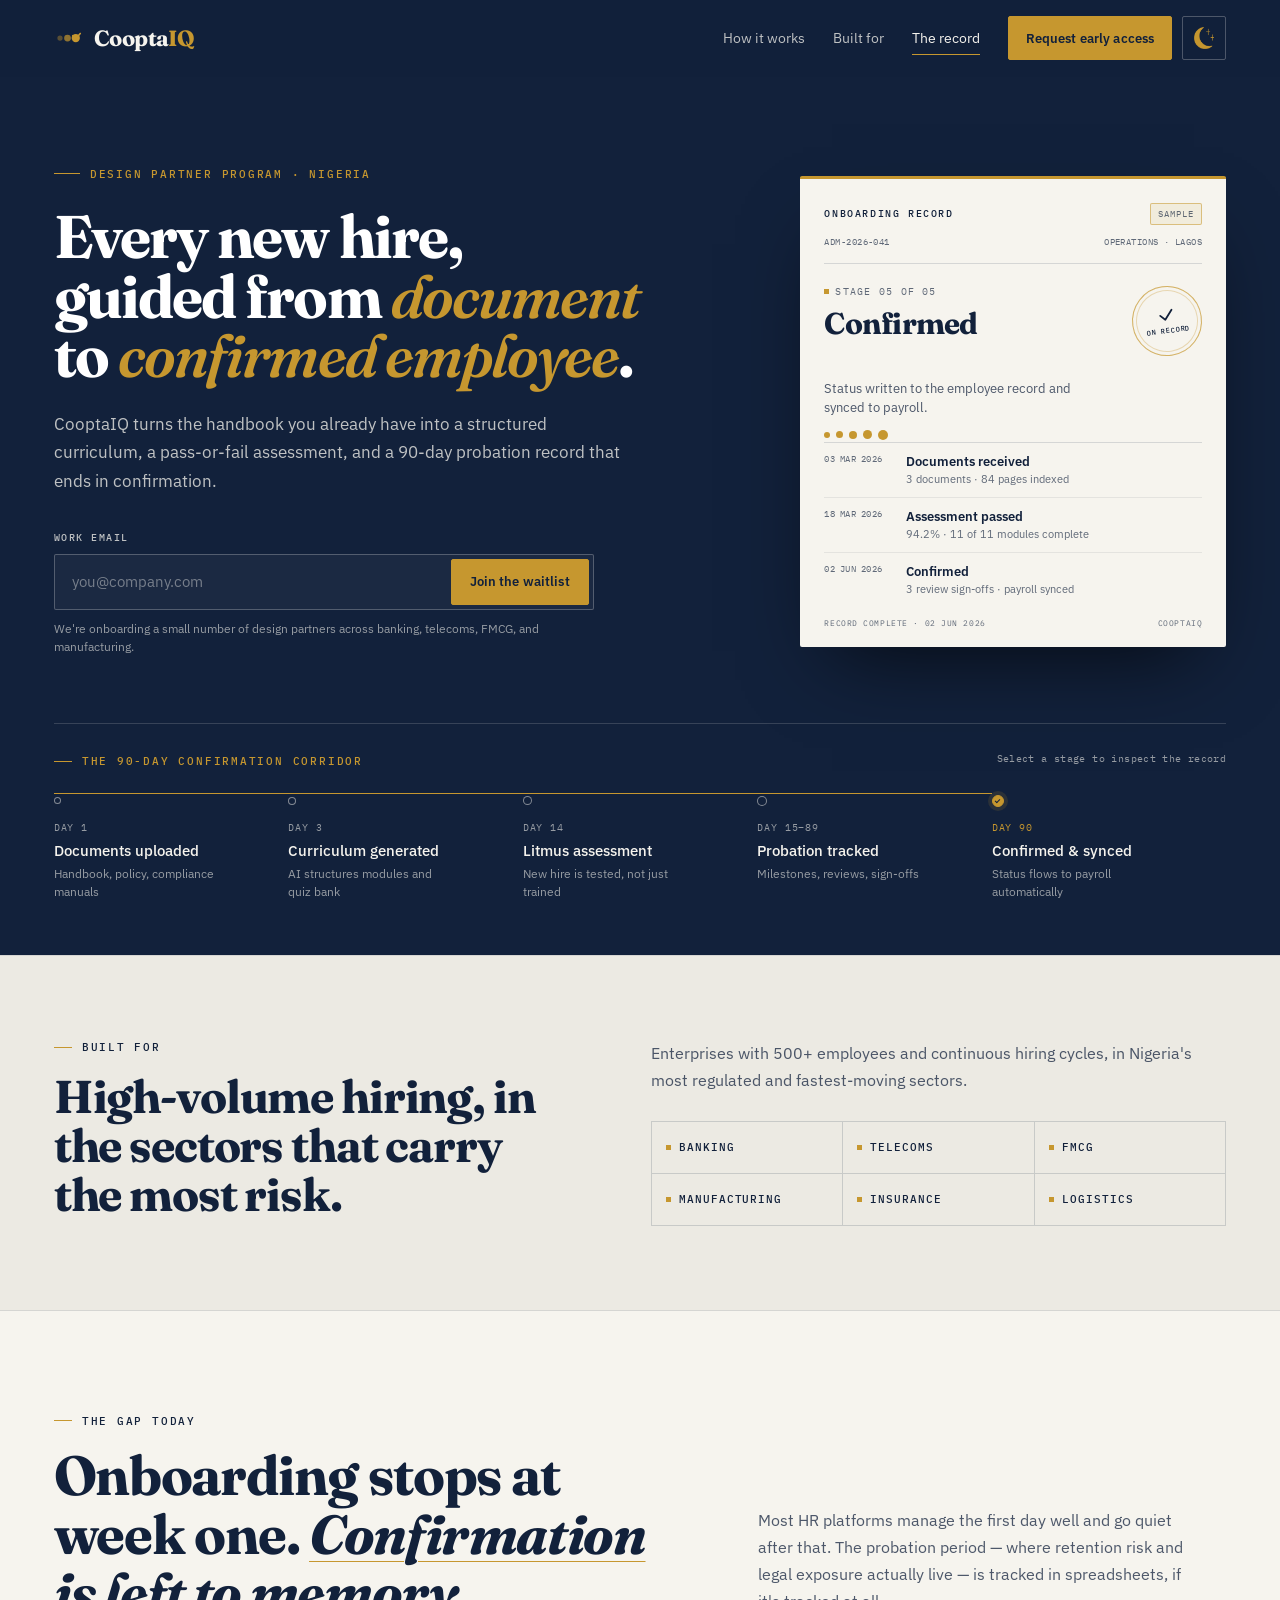
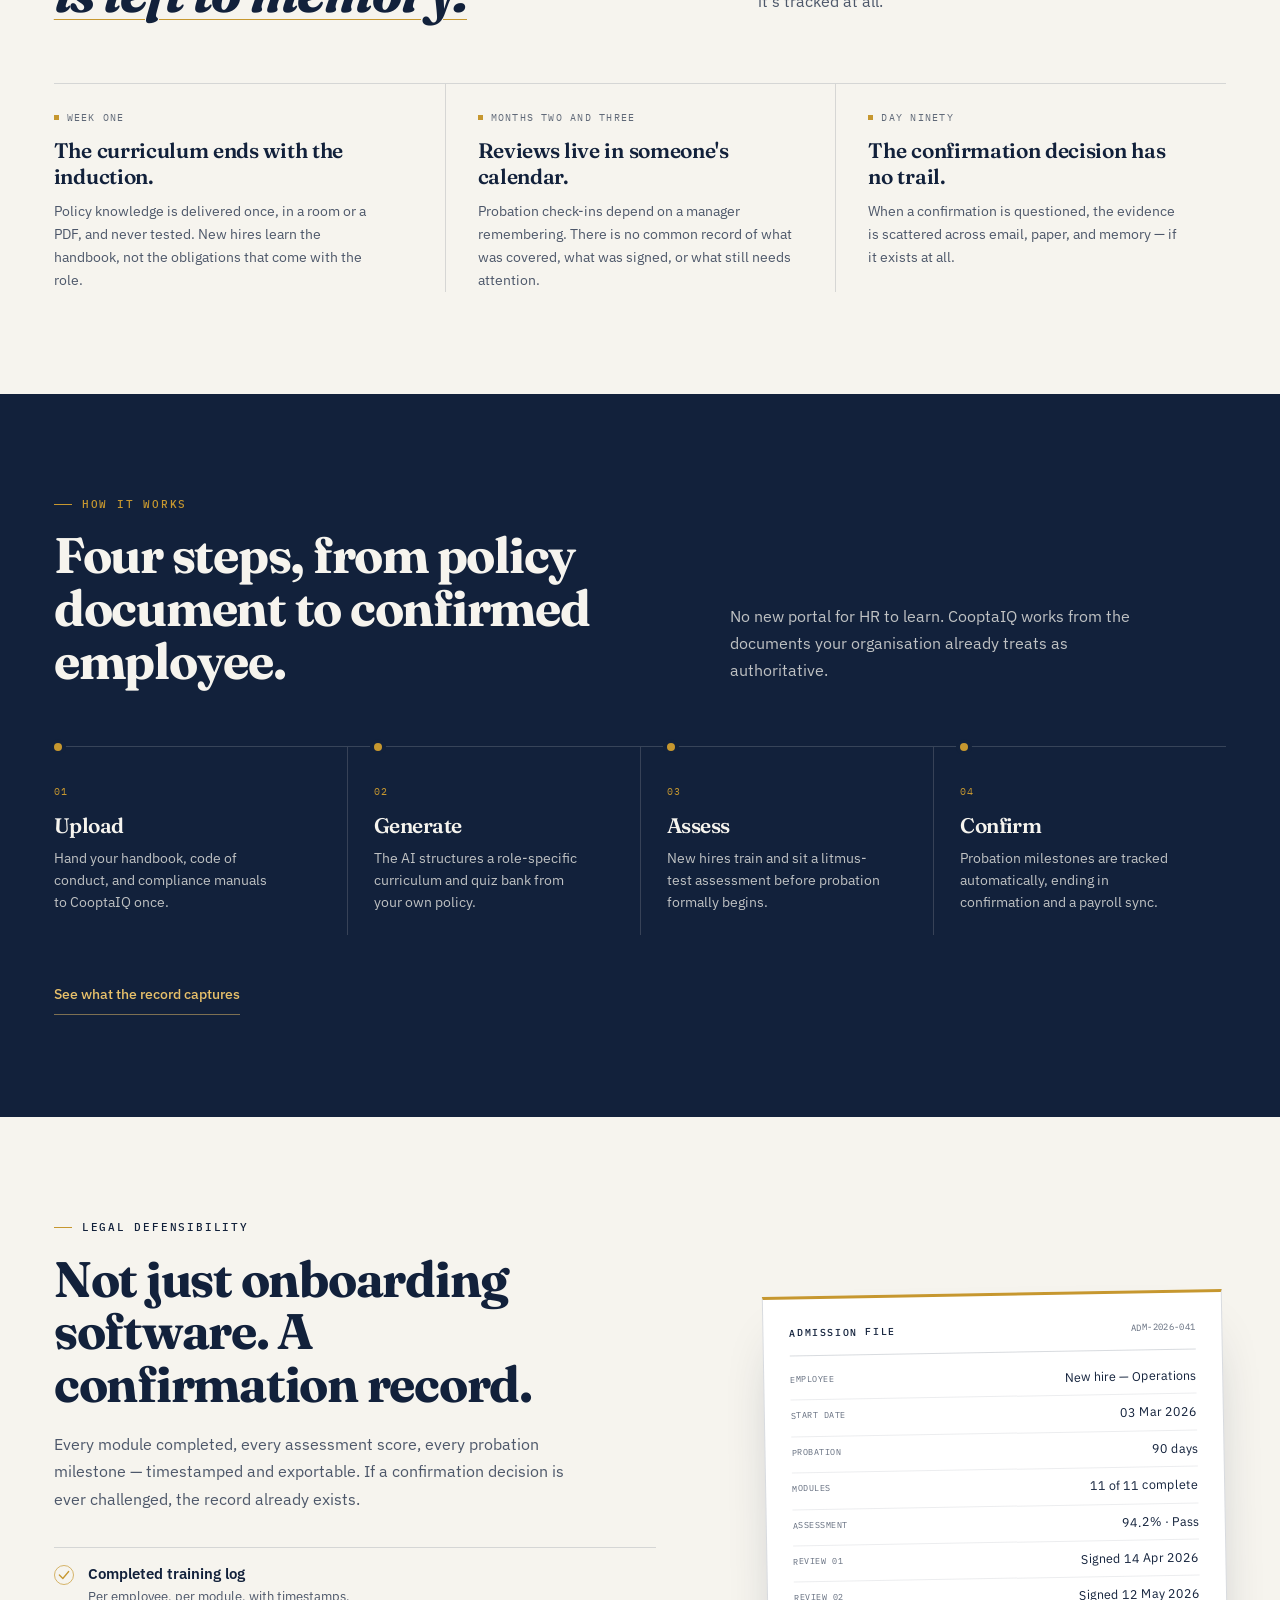
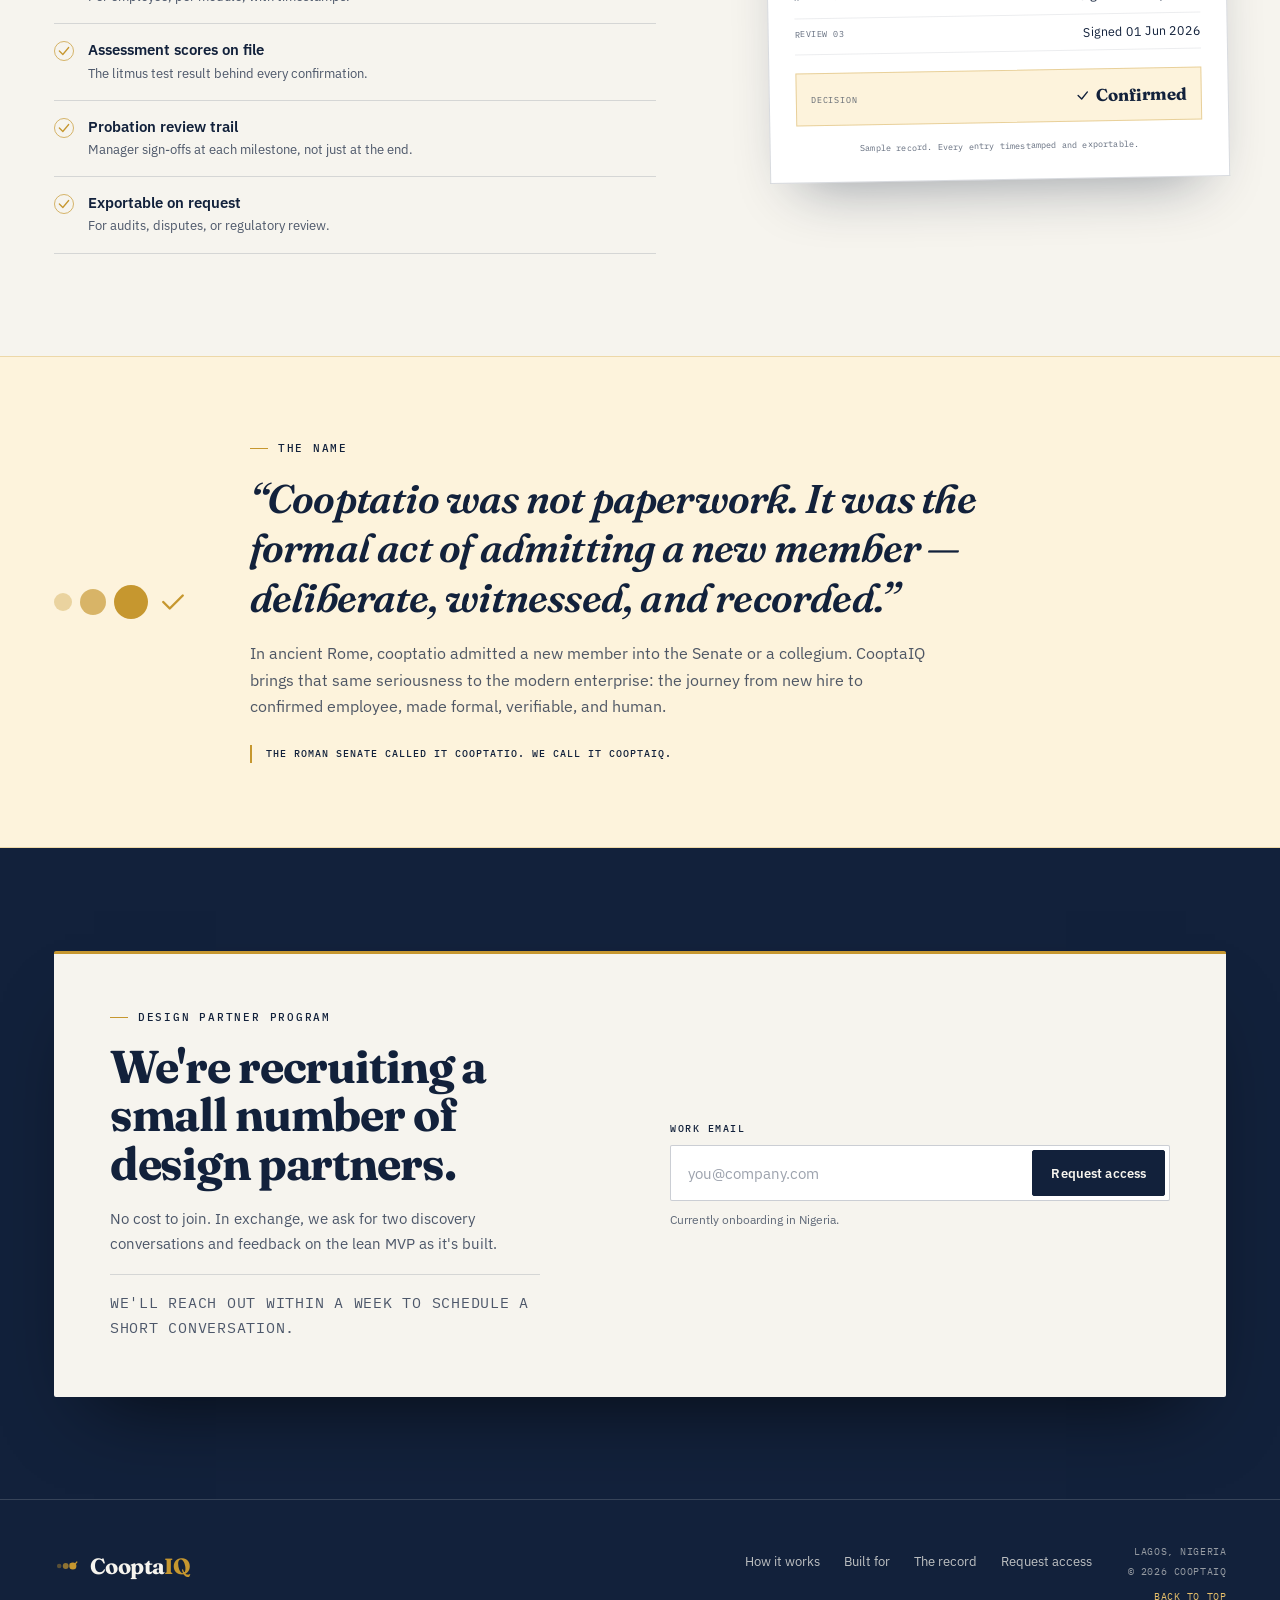
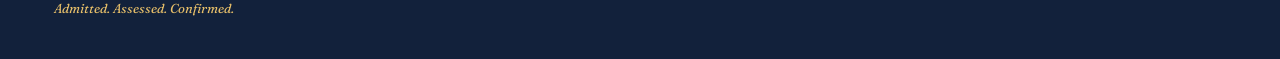
==== index.html @ e6ee9bb0 "Connect waitlist forms to Formspree" ====
<!DOCTYPE html>
<html lang="en" data-theme="dark">
<head>
  <meta charset="UTF-8">
  <meta name="viewport" content="width=device-width, initial-scale=1.0">
  <title>CooptaIQ — Admitted. Assessed. Confirmed.</title>
  <meta name="description" content="CooptaIQ turns your policy documents into a structured onboarding curriculum, a pass-or-fail assessment, and a 90-day probation record that ends in confirmation.">
  <meta name="theme-color" content="#12213B">
  <meta name="form-endpoint" content="https://formspree.io/f/maeoejay">
  <script>
    (function () {
      try {
        var saved = localStorage.getItem('cooptaiq-theme');
        if (saved === 'light' || saved === 'dark') {
          document.documentElement.setAttribute('data-theme', saved);
          if (saved === 'light') {
            document.querySelector('meta[name="theme-color"]').setAttribute('content', '#F6F4EE');
          }
        }
      } catch (error) {}
    })();
  </script>
  <meta property="og:title" content="CooptaIQ — Admitted. Assessed. Confirmed.">
  <meta property="og:description" content="Every new hire, guided from document to confirmed employee.">
  <meta property="og:type" content="website">
  <link rel="icon" href="assets/favicon.svg" type="image/svg+xml">
  <link rel="preconnect" href="https://fonts.googleapis.com">
  <link rel="preconnect" href="https://fonts.gstatic.com" crossorigin>
  <link href="https://fonts.googleapis.com/css2?family=Fraunces:ital,opsz,wght@0,9..144,400;0,9..144,600;0,9..144,700;1,9..144,400;1,9..144,600&family=IBM+Plex+Mono:wght@400;500&family=IBM+Plex+Sans:wght@400;500;600&display=swap" rel="stylesheet">
  <link rel="stylesheet" href="styles.css">
</head>
<body>
  <a class="skip-link" href="#main">Skip to content</a>

  <header class="site-header" data-header>
    <div class="container header-inner">
      <a class="brand" href="#top" aria-label="CooptaIQ — home">
        <svg class="brand-mark" width="30" height="30" viewBox="0 0 40 40" fill="none" aria-hidden="true">
          <circle class="mark-dot" cx="8" cy="20" r="3.5" fill="#C6972F" opacity="0.4"/>
          <circle class="mark-dot" cx="18" cy="20" r="4.5" fill="#C6972F" opacity="0.7"/>
          <circle class="mark-dot" cx="29" cy="20" r="5.5" fill="#C6972F"/>
          <polyline points="25,17 29,21 35,14" stroke="#C6972F" stroke-width="2.2" stroke-linecap="round" stroke-linejoin="round"/>
        </svg>
        <span class="brand-word">Coopta<span>IQ</span></span>
      </a>

      <div class="header-actions">
        <nav class="site-nav" id="site-nav" aria-label="Primary">
          <a href="#how" data-nav>How it works</a>
          <a href="#sectors" data-nav>Built for</a>
          <a href="#record" data-nav>The record</a>
          <a class="btn btn--brass nav-cta" href="#access">Request early access</a>
        </nav>

        <button class="theme-toggle" type="button" data-theme-toggle aria-label="Switch to light mode" aria-pressed="false" title="Switch to light mode">
          <img class="theme-icon theme-icon--moon" src="assets/halfmoon.png" width="20" height="20" alt="" aria-hidden="true">
          <img class="theme-icon theme-icon--sun" src="assets/sunlight.png" width="20" height="20" alt="" aria-hidden="true">
        </button>

        <button class="menu-toggle" type="button" aria-expanded="false" aria-controls="site-nav" aria-label="Open menu">
          <span class="menu-icon" aria-hidden="true"><span></span><span></span></span>
        </button>
      </div>
    </div>
  </header>

  <main id="main" tabindex="-1">
    <section class="hero" id="top">
      <div class="container hero-grid">
        <div class="hero-copy">
          <p class="eyebrow"><span class="eyebrow-rule" aria-hidden="true"></span>Design partner program &middot; Nigeria</p>
          <h1>
            <span class="hero-line">Every new hire,</span>
            <span class="hero-line">guided from <em>document</em></span>
            <span class="hero-line">to <em>confirmed employee</em>.</span>
          </h1>
          <p class="lede">CooptaIQ turns the handbook you already have into a structured curriculum, a pass-or-fail assessment, and a 90-day probation record that ends in confirmation.</p>

          <form class="signup-form" data-signup action="https://formspree.io/f/maeoejay" method="POST" novalidate>
            <input type="hidden" name="_subject" value="CooptaIQ design partner request — hero">
            <input type="hidden" name="source" value="hero">
            <input class="form-honeypot" type="text" name="_gotcha" tabindex="-1" autocomplete="off" aria-hidden="true">
            <div class="field" data-field>
              <label for="hero-email">Work email</label>
              <div class="input-row">
                <input id="hero-email" name="email" type="email" inputmode="email" autocomplete="email" placeholder="you@company.com" required aria-describedby="hero-email-note hero-email-error" aria-invalid="false">
                <button class="btn btn--brass" type="submit">Join the waitlist</button>
              </div>
              <p class="form-note" id="hero-email-note">We're onboarding a small number of design partners across banking, telecoms, FMCG, and manufacturing.</p>
              <p class="form-error" id="hero-email-error" role="alert" hidden></p>
            </div>
            <div class="form-success" role="status" hidden>
              <span class="success-mark" aria-hidden="true">
                <svg width="20" height="20" viewBox="0 0 24 24" fill="none"><polyline points="4,12 10,18 20,6" stroke="currentColor" stroke-width="2.4" stroke-linecap="round" stroke-linejoin="round"/></svg>
              </span>
              <div>
                <p class="success-title">Request received.</p>
                <p class="success-text">We'll reach out within one week to schedule a short conversation.</p>
              </div>
            </div>
          </form>
        </div>

        <aside class="record-card" aria-labelledby="record-title">
          <div class="record-top">
            <span class="record-label" id="record-title">Onboarding record</span>
            <span class="record-sample">Sample</span>
          </div>
          <div class="record-meta">
            <span>ADM-2026-041</span>
            <span>Operations &middot; Lagos</span>
          </div>

          <div class="record-live" aria-live="polite">
            <div class="record-status">
              <div class="record-status-copy">
                <p class="record-stage" data-record-stage>Stage 05 of 05</p>
                <p class="record-state" data-record-state>Confirmed</p>
                <p class="record-desc" data-record-desc>Status written to the employee record and synced to payroll.</p>
              </div>
              <div class="record-seal" aria-hidden="true">
                <svg width="18" height="18" viewBox="0 0 24 24" fill="none"><polyline points="4,12 10,18 20,6" stroke="currentColor" stroke-width="2.4" stroke-linecap="round" stroke-linejoin="round"/></svg>
                <span>On record</span>
              </div>
            </div>

            <div class="record-progress" aria-hidden="true">
              <span class="rp-dot"></span>
              <span class="rp-dot"></span>
              <span class="rp-dot"></span>
              <span class="rp-dot"></span>
              <span class="rp-dot"></span>
            </div>

            <ol class="record-log" data-record-log>
              <li>
                <span class="log-date">03 Mar 2026</span>
                <span class="log-copy"><strong>Documents received</strong><span>3 documents &middot; 84 pages indexed</span></span>
              </li>
              <li>
                <span class="log-date">18 Mar 2026</span>
                <span class="log-copy"><strong>Assessment passed</strong><span>94.2% &middot; 11 of 11 modules complete</span></span>
              </li>
              <li>
                <span class="log-date">02 Jun 2026</span>
                <span class="log-copy"><strong>Confirmed</strong><span>3 review sign-offs &middot; payroll synced</span></span>
              </li>
            </ol>
          </div>

          <div class="record-foot">
            <span data-record-foot>Record complete &middot; 02 Jun 2026</span>
            <span>CooptaIQ</span>
          </div>
        </aside>
      </div>

      <div class="container corridor-block">
        <div class="corridor-head">
          <p class="kicker">The 90-day confirmation corridor</p>
          <p class="corridor-hint">Select a stage to inspect the record</p>
        </div>
        <div class="corridor" role="group" aria-label="Confirmation corridor stages">
          <div class="corridor-rail" aria-hidden="true"><span class="corridor-fill" data-corridor-fill></span></div>

          <button class="corridor-stop" type="button" data-stage="0" aria-pressed="false">
            <span class="stop-dot" aria-hidden="true"></span>
            <span class="stop-day">Day 1</span>
            <span class="stop-title">Documents uploaded</span>
            <span class="stop-desc">Handbook, policy, compliance manuals</span>
          </button>
          <button class="corridor-stop" type="button" data-stage="1" aria-pressed="false">
            <span class="stop-dot" aria-hidden="true"></span>
            <span class="stop-day">Day 3</span>
            <span class="stop-title">Curriculum generated</span>
            <span class="stop-desc">AI structures modules and quiz bank</span>
          </button>
          <button class="corridor-stop" type="button" data-stage="2" aria-pressed="false">
            <span class="stop-dot" aria-hidden="true"></span>
            <span class="stop-day">Day 14</span>
            <span class="stop-title">Litmus assessment</span>
            <span class="stop-desc">New hire is tested, not just trained</span>
          </button>
          <button class="corridor-stop" type="button" data-stage="3" aria-pressed="false">
            <span class="stop-dot" aria-hidden="true"></span>
            <span class="stop-day">Day 15&ndash;89</span>
            <span class="stop-title">Probation tracked</span>
            <span class="stop-desc">Milestones, reviews, sign-offs</span>
          </button>
          <button class="corridor-stop" type="button" data-stage="4" aria-pressed="true">
            <span class="stop-dot" aria-hidden="true"></span>
            <span class="stop-day">Day 90</span>
            <span class="stop-title">Confirmed &amp; synced</span>
            <span class="stop-desc">Status flows to payroll automatically</span>
          </button>
        </div>
      </div>
    </section>

    <section class="sectors-band" id="sectors">
      <div class="container sectors-grid">
        <div>
          <p class="kicker">Built for</p>
          <h2>High-volume hiring, in the sectors that carry the most risk.</h2>
        </div>
        <div class="sectors-copy">
          <p>Enterprises with 500+ employees and continuous hiring cycles, in Nigeria's most regulated and fastest-moving sectors.</p>
          <ul class="sector-list">
            <li>Banking</li>
            <li>Telecoms</li>
            <li>FMCG</li>
            <li>Manufacturing</li>
            <li>Insurance</li>
            <li>Logistics</li>
          </ul>
        </div>
      </div>
    </section>

    <section class="section section--paper problem" id="problem">
      <div class="container">
        <div class="problem-head">
          <div>
            <p class="kicker">The gap today</p>
            <h2>Onboarding stops at week one. <em>Confirmation is left to memory.</em></h2>
          </div>
          <p class="lead">Most HR platforms manage the first day well and go quiet after that. The probation period &mdash; where retention risk and legal exposure actually live &mdash; is tracked in spreadsheets, if it's tracked at all.</p>
        </div>

        <div class="gap-list">
          <article class="gap">
            <p class="gap-label">Week one</p>
            <h3>The curriculum ends with the induction.</h3>
            <p>Policy knowledge is delivered once, in a room or a PDF, and never tested. New hires learn the handbook, not the obligations that come with the role.</p>
          </article>
          <article class="gap">
            <p class="gap-label">Months two and three</p>
            <h3>Reviews live in someone's calendar.</h3>
            <p>Probation check-ins depend on a manager remembering. There is no common record of what was covered, what was signed, or what still needs attention.</p>
          </article>
          <article class="gap">
            <p class="gap-label">Day ninety</p>
            <h3>The confirmation decision has no trail.</h3>
            <p>When a confirmation is questioned, the evidence is scattered across email, paper, and memory &mdash; if it exists at all.</p>
          </article>
        </div>
      </div>
    </section>

    <section class="section section--navy how" id="how">
      <div class="container">
        <div class="section-head">
          <div>
            <p class="kicker">How it works</p>
            <h2>Four steps, from policy document to confirmed employee.</h2>
          </div>
          <p class="lead">No new portal for HR to learn. CooptaIQ works from the documents your organisation already treats as authoritative.</p>
        </div>

        <ol class="steps">
          <li class="step">
            <span class="step-dot" aria-hidden="true"></span>
            <span class="step-index">01</span>
            <h3>Upload</h3>
            <p>Hand your handbook, code of conduct, and compliance manuals to CooptaIQ once.</p>
          </li>
          <li class="step">
            <span class="step-dot" aria-hidden="true"></span>
            <span class="step-index">02</span>
            <h3>Generate</h3>
            <p>The AI structures a role-specific curriculum and quiz bank from your own policy.</p>
          </li>
          <li class="step">
            <span class="step-dot" aria-hidden="true"></span>
            <span class="step-index">03</span>
            <h3>Assess</h3>
            <p>New hires train and sit a litmus-test assessment before probation formally begins.</p>
          </li>
          <li class="step">
            <span class="step-dot" aria-hidden="true"></span>
            <span class="step-index">04</span>
            <h3>Confirm</h3>
            <p>Probation milestones are tracked automatically, ending in confirmation and a payroll sync.</p>
          </li>
        </ol>

        <a class="text-link" href="#record">See what the record captures</a>
      </div>
    </section>

    <section class="section section--paper record-section" id="record">
      <div class="container record-grid">
        <div class="record-copy">
          <p class="kicker">Legal defensibility</p>
          <h2>Not just onboarding software. A confirmation record.</h2>
          <p class="lead">Every module completed, every assessment score, every probation milestone &mdash; timestamped and exportable. If a confirmation decision is ever challenged, the record already exists.</p>

          <ul class="proof-list">
            <li>
              <span class="proof-mark" aria-hidden="true"><svg width="14" height="14" viewBox="0 0 24 24" fill="none"><polyline points="4,12 10,18 20,6" stroke="currentColor" stroke-width="2.2" stroke-linecap="round" stroke-linejoin="round"/></svg></span>
              <div><h3>Completed training log</h3><p>Per employee, per module, with timestamps.</p></div>
            </li>
            <li>
              <span class="proof-mark" aria-hidden="true"><svg width="14" height="14" viewBox="0 0 24 24" fill="none"><polyline points="4,12 10,18 20,6" stroke="currentColor" stroke-width="2.2" stroke-linecap="round" stroke-linejoin="round"/></svg></span>
              <div><h3>Assessment scores on file</h3><p>The litmus test result behind every confirmation.</p></div>
            </li>
            <li>
              <span class="proof-mark" aria-hidden="true"><svg width="14" height="14" viewBox="0 0 24 24" fill="none"><polyline points="4,12 10,18 20,6" stroke="currentColor" stroke-width="2.2" stroke-linecap="round" stroke-linejoin="round"/></svg></span>
              <div><h3>Probation review trail</h3><p>Manager sign-offs at each milestone, not just at the end.</p></div>
            </li>
            <li>
              <span class="proof-mark" aria-hidden="true"><svg width="14" height="14" viewBox="0 0 24 24" fill="none"><polyline points="4,12 10,18 20,6" stroke="currentColor" stroke-width="2.2" stroke-linecap="round" stroke-linejoin="round"/></svg></span>
              <div><h3>Exportable on request</h3><p>For audits, disputes, or regulatory review.</p></div>
            </li>
          </ul>
        </div>

        <figure class="dossier">
          <div class="dossier-head">
            <span class="dossier-label">Admission file</span>
            <span class="dossier-ref">ADM-2026-041</span>
          </div>
          <dl class="dossier-rows">
            <div class="dossier-row"><dt>Employee</dt><dd>New hire &mdash; Operations</dd></div>
            <div class="dossier-row"><dt>Start date</dt><dd>03 Mar 2026</dd></div>
            <div class="dossier-row"><dt>Probation</dt><dd>90 days</dd></div>
            <div class="dossier-row"><dt>Modules</dt><dd>11 of 11 complete</dd></div>
            <div class="dossier-row"><dt>Assessment</dt><dd>94.2% &middot; Pass</dd></div>
            <div class="dossier-row"><dt>Review 01</dt><dd>Signed 14 Apr 2026</dd></div>
            <div class="dossier-row"><dt>Review 02</dt><dd>Signed 12 May 2026</dd></div>
            <div class="dossier-row"><dt>Review 03</dt><dd>Signed 01 Jun 2026</dd></div>
          </dl>
          <div class="dossier-decision">
            <span>Decision</span>
            <strong><svg width="14" height="14" viewBox="0 0 24 24" fill="none" aria-hidden="true"><polyline points="4,12 10,18 20,6" stroke="currentColor" stroke-width="2.4" stroke-linecap="round" stroke-linejoin="round"/></svg> Confirmed</strong>
          </div>
          <figcaption>Sample record. Every entry timestamped and exportable.</figcaption>
        </figure>
      </div>
    </section>

    <section class="heritage">
      <div class="container heritage-grid">
        <div class="heritage-mark" aria-hidden="true">
          <span class="hm-dot hm-dot-1"></span>
          <span class="hm-dot hm-dot-2"></span>
          <span class="hm-dot hm-dot-3"></span>
          <svg width="54" height="54" viewBox="0 0 48 48" fill="none"><polyline points="6,24 18,36 42,12" stroke="#C6972F" stroke-width="4.5" stroke-linecap="round" stroke-linejoin="round"/></svg>
        </div>
        <div class="heritage-copy">
          <p class="kicker">The name</p>
          <blockquote>&ldquo;Cooptatio was not paperwork. It was the formal act of admitting a new member &mdash; deliberate, witnessed, and recorded.&rdquo;</blockquote>
          <p>In ancient Rome, cooptatio admitted a new member into the Senate or a collegium. CooptaIQ brings that same seriousness to the modern enterprise: the journey from new hire to confirmed employee, made formal, verifiable, and human.</p>
          <p class="heritage-line">The Roman Senate called it cooptatio. We call it CooptaIQ.</p>
        </div>
      </div>
    </section>

    <section class="cta-section" id="access">
      <div class="container">
        <div class="cta-panel">
          <div class="cta-copy">
            <p class="kicker">Design partner program</p>
            <h2>We're recruiting a small number of design partners.</h2>
            <p>No cost to join. In exchange, we ask for two discovery conversations and feedback on the lean MVP as it's built.</p>
            <p class="cta-note">We'll reach out within a week to schedule a short conversation.</p>
          </div>

          <form class="signup-form signup-form--panel" data-signup action="https://formspree.io/f/maeoejay" method="POST" novalidate>
            <input type="hidden" name="_subject" value="CooptaIQ design partner request — access section">
            <input type="hidden" name="source" value="access">
            <input class="form-honeypot" type="text" name="_gotcha" tabindex="-1" autocomplete="off" aria-hidden="true">
            <div class="field" data-field>
              <label for="cta-email">Work email</label>
              <div class="input-row">
                <input id="cta-email" name="email" type="email" inputmode="email" autocomplete="email" placeholder="you@company.com" required aria-describedby="cta-email-note cta-email-error" aria-invalid="false">
                <button class="btn btn--navy" type="submit">Request access</button>
              </div>
              <p class="form-note" id="cta-email-note">Currently onboarding in Nigeria.</p>
              <p class="form-error" id="cta-email-error" role="alert" hidden></p>
            </div>
            <div class="form-success" role="status" hidden>
              <span class="success-mark" aria-hidden="true">
                <svg width="20" height="20" viewBox="0 0 24 24" fill="none"><polyline points="4,12 10,18 20,6" stroke="currentColor" stroke-width="2.4" stroke-linecap="round" stroke-linejoin="round"/></svg>
              </span>
              <div>
                <p class="success-title">Request received.</p>
                <p class="success-text">We'll reach out within one week to schedule a short conversation.</p>
              </div>
            </div>
          </form>
        </div>
      </div>
    </section>
  </main>

  <footer class="site-footer">
    <div class="container footer-grid">
      <div class="footer-brand">
        <a class="brand" href="#top" aria-label="CooptaIQ — back to top">
          <svg class="brand-mark" width="26" height="26" viewBox="0 0 40 40" fill="none" aria-hidden="true">
            <circle class="mark-dot" cx="8" cy="20" r="3.5" fill="#C6972F" opacity="0.4"/>
            <circle class="mark-dot" cx="18" cy="20" r="4.5" fill="#C6972F" opacity="0.7"/>
            <circle class="mark-dot" cx="29" cy="20" r="5.5" fill="#C6972F"/>
            <polyline points="25,17 29,21 35,14" stroke="#C6972F" stroke-width="2.2" stroke-linecap="round" stroke-linejoin="round"/>
          </svg>
          <span class="brand-word">Coopta<span>IQ</span></span>
        </a>
        <p class="footer-tagline">Admitted. Assessed. Confirmed.</p>
      </div>

      <nav class="footer-nav" aria-label="Footer">
        <a href="#how">How it works</a>
        <a href="#sectors">Built for</a>
        <a href="#record">The record</a>
        <a href="#access">Request access</a>
      </nav>

      <div class="footer-meta">
        <p>Lagos, Nigeria</p>
        <p>&copy; 2026 CooptaIQ</p>
        <a href="#top" class="footer-top">Back to top</a>
      </div>
    </div>
  </footer>

  <script src="script.js"></script>
</body>
</html>
---- styles.css ----
/* =========================================================
   CooptaIQ — landing page
   Brand system: Ink Navy / Brass / Paper
   ========================================================= */

*, *::before, *::after { box-sizing: border-box; }
* { margin: 0; }

:root {
  --navy: #12213B;
  --navy-80: #1E3558;
  --navy-60: #2A4A7A;
  --brass: #C6972F;
  --brass-light: #E8C06A;
  --brass-tint: #FDF3DC;
  --paper: #F6F4EE;
  --paper-dark: #ECEAE3;
  --white: #FFFFFF;
  --slate: #6B7280;

  --ink-muted: rgba(18, 33, 59, 0.74);
  --ink-faint: rgba(18, 33, 59, 0.66);
  --on-dark: rgba(246, 244, 238, 0.76);
  --on-dark-faint: rgba(246, 244, 238, 0.58);
  --line-dark: rgba(246, 244, 238, 0.16);
  --line-light: rgba(18, 33, 59, 0.14);
  --danger-dark: #F3B7B1;
  --danger-light: #9B2C22;

  --serif: "Fraunces", "Iowan Old Style", Georgia, serif;
  --sans: "IBM Plex Sans", "Helvetica Neue", Arial, sans-serif;
  --mono: "IBM Plex Mono", "Courier New", monospace;

  --max: 1180px;
  --gutter: clamp(20px, 4.2vw, 56px);
  --radius: 3px;
  --ease: cubic-bezier(0.22, 0.61, 0.36, 1);
}

html {
  scroll-behavior: smooth;
  -webkit-text-size-adjust: 100%;
  color-scheme: dark;
}

[data-theme="light"] { color-scheme: light; }

body {
  min-height: 100vh;
  background: var(--navy);
  color: var(--paper);
  font-family: var(--sans);
  font-size: 16px;
  line-height: 1.6;
  -webkit-font-smoothing: antialiased;
  text-rendering: optimizeLegibility;
}

img, svg { display: block; }
a { color: inherit; }
button, input { font: inherit; color: inherit; }
button { cursor: pointer; }
ul, ol { list-style: none; padding: 0; }
[hidden] { display: none !important; }

::selection {
  background: var(--brass);
  color: var(--navy);
}

:focus-visible {
  outline: 2px solid var(--brass-light);
  outline-offset: 3px;
}

.section--paper :focus-visible,
.sectors-band :focus-visible,
.heritage :focus-visible,
.cta-panel :focus-visible,
.record-card :focus-visible {
  outline-color: var(--navy);
}

main:focus { outline: none; }

.container {
  width: min(calc(100% - (var(--gutter) * 2)), var(--max));
  margin-inline: auto;
}

.skip-link {
  position: fixed;
  top: 14px;
  left: 14px;
  z-index: 200;
  display: inline-flex;
  align-items: center;
  min-height: 44px;
  padding: 10px 16px;
  background: var(--brass);
  color: var(--navy);
  font-family: var(--mono);
  font-size: 12px;
  text-decoration: none;
  transform: translateY(-180%);
  transition: transform 180ms var(--ease);
}
.skip-link:focus { transform: translateY(0); }

/* =========================================================
   Type
   ========================================================= */

h1, h2, h3 {
  font-family: var(--serif);
  font-weight: 700;
  letter-spacing: -0.025em;
  line-height: 1.06;
}

h2 {
  font-size: clamp(34px, 3.9vw, 52px);
  line-height: 1.06;
  color: var(--navy);
}

.section--navy h2,
.site-footer h2 { color: var(--paper); }

.section--paper h2 em,
.sectors-band h2 em,
.heritage h2 em {
  font-style: italic;
  color: var(--navy);
  text-decoration: underline;
  text-decoration-color: var(--brass);
  text-decoration-thickness: 1px;
  text-underline-offset: 7px;
}

.kicker {
  display: flex;
  align-items: center;
  gap: 10px;
  margin-bottom: 18px;
  color: var(--brass);
  font-family: var(--mono);
  font-size: 10.5px;
  font-weight: 500;
  line-height: 1.4;
  letter-spacing: 0.17em;
  text-transform: uppercase;
}

.kicker::before {
  content: "";
  width: 18px;
  height: 1px;
  flex: 0 0 auto;
  background: var(--brass);
}

.section--paper .kicker,
.sectors-band .kicker,
.heritage .kicker,
.cta-panel .kicker { color: var(--navy); }

.lead {
  font-size: 16px;
  line-height: 1.7;
}

.section--navy .lead { color: var(--on-dark); }
.section--paper .lead { color: var(--ink-muted); }

/* =========================================================
   Buttons
   ========================================================= */

.btn {
  display: inline-flex;
  align-items: center;
  justify-content: center;
  min-height: 46px;
  padding: 0 20px;
  border: 1px solid transparent;
  border-radius: 2px;
  font-family: var(--sans);
  font-size: 13.5px;
  font-weight: 600;
  line-height: 1;
  letter-spacing: 0.01em;
  text-decoration: none;
  white-space: nowrap;
  transition: background-color 180ms var(--ease),
              border-color 180ms var(--ease),
              color 180ms var(--ease),
              transform 120ms var(--ease);
}

.btn:active { transform: scale(0.985); }

.btn--brass {
  background: var(--brass);
  border-color: var(--brass);
  color: var(--navy);
}
.btn--brass:hover { background: var(--brass-light); border-color: var(--brass-light); }

.btn--navy {
  background: var(--navy);
  border-color: var(--navy);
  color: var(--paper);
}
.btn--navy:hover { background: var(--navy-80); border-color: var(--navy-80); }

.btn:disabled {
  opacity: 0.65;
  cursor: wait;
  transform: none;
}

/* =========================================================
   Header
   ========================================================= */

.site-header {
  position: sticky;
  top: 0;
  z-index: 100;
  background: rgba(18, 33, 59, 0.9);
  border-bottom: 1px solid transparent;
  backdrop-filter: blur(14px);
  -webkit-backdrop-filter: blur(14px);
  transition: background-color 200ms var(--ease), border-color 200ms var(--ease);
}

.site-header.is-scrolled {
  background: rgba(18, 33, 59, 0.97);
  border-bottom-color: var(--line-dark);
}

.header-inner {
  display: flex;
  align-items: center;
  justify-content: space-between;
  gap: 30px;
  min-height: 76px;
}

.header-actions {
  display: flex;
  align-items: center;
  gap: 10px;
  flex: 0 0 auto;
}

.theme-toggle {
  display: inline-flex;
  align-items: center;
  justify-content: center;
  width: 44px;
  height: 44px;
  flex: 0 0 auto;
  padding: 0;
  background: transparent;
  border: 1px solid rgba(246, 244, 238, 0.26);
  border-radius: 2px;
  transition: background-color 180ms var(--ease),
              border-color 180ms var(--ease),
              transform 120ms var(--ease);
}

.theme-toggle:hover {
  background: rgba(246, 244, 238, 0.08);
  border-color: rgba(198, 151, 47, 0.65);
}

.theme-toggle:active { transform: scale(0.96); }

.theme-icon {
  width: 20px;
  height: 20px;
  object-fit: contain;
}

.theme-icon--moon {
  width: 20px;
  height: 23px;
}

.theme-icon--sun {
  display: none;
  width: 32px;
  height: 32px;
}

[data-theme="light"] .theme-icon--moon { display: none; }
[data-theme="light"] .theme-icon--sun { display: block; }

.brand {
  display: inline-flex;
  align-items: center;
  gap: 10px;
  min-height: 44px;
  color: var(--paper);
  text-decoration: none;
  flex: 0 0 auto;
}

.brand-word {
  font-family: var(--serif);
  font-size: 22px;
  font-weight: 700;
  line-height: 1;
  letter-spacing: -0.025em;
}
.brand-word span { color: var(--brass); }

.site-nav {
  display: flex;
  align-items: center;
  gap: 28px;
}

.site-nav > a:not(.btn) {
  position: relative;
  padding: 8px 0;
  color: var(--on-dark);
  font-size: 14px;
  font-weight: 400;
  text-decoration: none;
  transition: color 160ms var(--ease);
}

.site-nav > a:not(.btn)::after {
  content: "";
  position: absolute;
  left: 0;
  right: 0;
  bottom: 2px;
  height: 1px;
  background: var(--brass);
  transform: scaleX(0);
  transform-origin: left;
  transition: transform 200ms var(--ease);
}

.site-nav > a:not(.btn):hover,
.site-nav > a:not(.btn).is-active { color: var(--paper); }
.site-nav > a:not(.btn):hover::after,
.site-nav > a:not(.btn).is-active::after { transform: scaleX(1); }

.nav-cta {
  min-height: 44px;
  padding: 0 17px;
  font-size: 13px;
}

.menu-toggle {
  display: none;
  align-items: center;
  justify-content: center;
  width: 44px;
  height: 44px;
  padding: 0;
  background: transparent;
  border: 1px solid var(--line-dark);
  border-radius: 2px;
}

.menu-icon {
  display: flex;
  flex-direction: column;
  justify-content: center;
  gap: 5px;
  width: 18px;
  height: 14px;
}
.menu-icon span {
  display: block;
  width: 100%;
  height: 1.5px;
  background: var(--paper);
  transition: transform 220ms var(--ease), opacity 160ms var(--ease);
}
.menu-toggle[aria-expanded="true"] .menu-icon span:first-child {
  transform: translateY(3.25px) rotate(45deg);
}
.menu-toggle[aria-expanded="true"] .menu-icon span:last-child {
  transform: translateY(-3.25px) rotate(-45deg);
}

/* =========================================================
   Hero
   ========================================================= */

.hero {
  position: relative;
  overflow: hidden;
  padding: clamp(52px, 7vw, 92px) 0 0;
}

.hero-grid {
  display: grid;
  grid-template-columns: minmax(0, 1.35fr) minmax(0, 0.85fr);
  gap: clamp(38px, 5.5vw, 76px);
  align-items: center;
}

.eyebrow {
  display: flex;
  align-items: center;
  gap: 10px;
  margin-bottom: 26px;
  color: var(--brass);
  font-family: var(--mono);
  font-size: 10.5px;
  font-weight: 500;
  line-height: 1.4;
  letter-spacing: 0.17em;
  text-transform: uppercase;
}

.eyebrow-rule {
  width: 26px;
  height: 1px;
  flex: 0 0 auto;
  background: var(--brass);
}

.hero h1 {
  max-width: 760px;
  color: var(--white);
  font-size: clamp(42px, 4.7vw, 66px);
  line-height: 0.99;
  letter-spacing: -0.032em;
}

.hero-line { display: block; }

.hero h1 em {
  color: var(--brass);
  font-style: italic;
  font-weight: 600;
}

.lede {
  max-width: 570px;
  margin-top: 24px;
  color: var(--on-dark);
  font-size: 17px;
  line-height: 1.68;
}

/* Form */

.signup-form { margin-top: 34px; }

.field {
  display: flex;
  flex-direction: column;
  gap: 8px;
  max-width: 540px;
}

.field label {
  color: var(--on-dark);
  font-family: var(--mono);
  font-size: 10px;
  font-weight: 500;
  letter-spacing: 0.15em;
  text-transform: uppercase;
}

.input-row {
  display: flex;
  align-items: stretch;
  gap: 4px;
  padding: 4px;
  background: rgba(246, 244, 238, 0.04);
  border: 1px solid rgba(246, 244, 238, 0.26);
  border-radius: 2px;
  transition: border-color 180ms var(--ease), box-shadow 180ms var(--ease);
}

.input-row:focus-within {
  border-color: var(--brass);
  box-shadow: 0 0 0 3px rgba(198, 151, 47, 0.16);
}

.input-row input {
  flex: 1 1 auto;
  min-width: 0;
  height: 46px;
  min-height: 46px;
  padding: 0 13px;
  background: transparent;
  border: 0;
  border-radius: 1px;
  color: var(--paper);
  font-size: 15px;
  outline: none;
}

.input-row input::placeholder { color: rgba(246, 244, 238, 0.42); }
.input-row input:focus-visible,
.input-row button:focus-visible { outline: none; }
.input-row input:focus-visible { box-shadow: none; }

.input-row .btn {
  flex: 0 0 auto;
  min-height: 46px;
  padding: 0 18px;
  font-size: 13px;
}

.form-note {
  max-width: 500px;
  margin-top: 2px;
  color: var(--on-dark-faint);
  font-size: 12px;
  line-height: 1.55;
}

.form-error {
  margin-top: 2px;
  color: var(--danger-dark);
  font-size: 12.5px;
  line-height: 1.5;
}

.form-honeypot {
  position: absolute !important;
  left: -9999px !important;
  width: 1px;
  height: 1px;
  padding: 0;
  border: 0;
  overflow: hidden;
}

.form-success {
  display: flex;
  align-items: flex-start;
  gap: 12px;
  max-width: 540px;
  padding: 16px;
  background: rgba(198, 151, 47, 0.08);
  border: 1px solid rgba(198, 151, 47, 0.42);
  border-radius: 2px;
}

.success-mark {
  display: inline-flex;
  align-items: center;
  justify-content: center;
  width: 32px;
  height: 32px;
  flex: 0 0 auto;
  color: var(--navy);
  background: var(--brass);
  border-radius: 50%;
}

.success-title {
  color: var(--paper);
  font-family: var(--serif);
  font-size: 17px;
  font-weight: 600;
  line-height: 1.3;
}
.success-text {
  margin-top: 3px;
  color: var(--on-dark);
  font-size: 12.5px;
  line-height: 1.5;
}

/* Record card */

.record-card {
  position: relative;
  width: 100%;
  max-width: 440px;
  justify-self: end;
  padding: 24px 24px 18px;
  background: var(--paper);
  border-top: 3px solid var(--brass);
  border-radius: 2px;
  box-shadow: 0 36px 80px -32px rgba(0, 0, 0, 0.72);
  color: var(--navy);
}

.record-top {
  display: flex;
  align-items: center;
  justify-content: space-between;
  gap: 16px;
}

.record-label {
  color: var(--navy);
  font-family: var(--mono);
  font-size: 10px;
  font-weight: 500;
  letter-spacing: 0.16em;
  text-transform: uppercase;
}

.record-sample {
  padding: 3px 7px;
  background: rgba(198, 151, 47, 0.09);
  border: 1px solid rgba(198, 151, 47, 0.55);
  border-radius: 2px;
  color: var(--ink-faint);
  font-family: var(--mono);
  font-size: 8.5px;
  letter-spacing: 0.12em;
  text-transform: uppercase;
}

.record-meta {
  display: flex;
  align-items: center;
  justify-content: space-between;
  gap: 12px;
  margin-top: 10px;
  padding-bottom: 14px;
  border-bottom: 1px solid var(--line-light);
  color: var(--ink-faint);
  font-family: var(--mono);
  font-size: 9px;
  letter-spacing: 0.05em;
  text-transform: uppercase;
}

.record-status {
  display: flex;
  align-items: flex-start;
  justify-content: space-between;
  gap: 16px;
  padding-top: 20px;
}

.record-status-copy { flex: 1; min-width: 0; }

.record-stage {
  display: flex;
  align-items: center;
  gap: 6px;
  margin-bottom: 8px;
  color: var(--ink-faint);
  font-family: var(--mono);
  font-size: 9.5px;
  letter-spacing: 0.13em;
  text-transform: uppercase;
}

.record-stage::before {
  content: "";
  width: 5px;
  height: 5px;
  flex: 0 0 auto;
  background: var(--brass);
}

.record-state {
  min-height: 2.1em;
  margin-bottom: 8px;
  color: var(--navy);
  font-family: var(--serif);
  font-size: 30px;
  font-weight: 700;
  line-height: 1.04;
  letter-spacing: -0.025em;
}

.record-desc {
  min-height: 3.15em;
  max-width: 250px;
  color: var(--ink-muted);
  font-size: 12.5px;
  line-height: 1.55;
}

.record-seal {
  display: flex;
  flex-direction: column;
  align-items: center;
  justify-content: center;
  gap: 3px;
  width: 70px;
  height: 70px;
  flex: 0 0 auto;
  margin-top: 2px;
  border: 1px solid rgba(198, 151, 47, 0.72);
  border-radius: 50%;
  box-shadow: inset 0 0 0 3px var(--paper), inset 0 0 0 4px rgba(198, 151, 47, 0.32);
  color: var(--navy);
  transform: rotate(-8deg);
}

.record-seal span {
  max-width: 48px;
  font-family: var(--mono);
  font-size: 7px;
  font-weight: 500;
  line-height: 1.15;
  letter-spacing: 0.12em;
  text-align: center;
  text-transform: uppercase;
}

.record-progress {
  display: flex;
  align-items: center;
  gap: 6px;
  margin: 12px 0 2px;
}

.rp-dot {
  display: block;
  border-radius: 50%;
  background: rgba(18, 33, 59, 0.14);
  transition: background-color 240ms var(--ease), transform 240ms var(--ease);
}
.rp-dot:nth-child(1) { width: 6px; height: 6px; }
.rp-dot:nth-child(2) { width: 7px; height: 7px; }
.rp-dot:nth-child(3) { width: 8px; height: 8px; }
.rp-dot:nth-child(4) { width: 9px; height: 9px; }
.rp-dot:nth-child(5) { width: 10px; height: 10px; }
.rp-dot.is-on { background: var(--brass); }

.record-log {
  border-top: 1px solid var(--line-light);
}

.record-log li {
  display: grid;
  grid-template-columns: 72px minmax(0, 1fr);
  gap: 10px;
  padding: 10px 0;
  border-bottom: 1px solid rgba(18, 33, 59, 0.08);
}
.record-log li:last-child { border-bottom: 0; }

.log-date {
  color: var(--ink-faint);
  font-family: var(--mono);
  font-size: 8.5px;
  line-height: 1.5;
  letter-spacing: 0.03em;
  text-transform: uppercase;
}

.log-copy strong {
  display: block;
  color: var(--navy);
  font-size: 12.5px;
  font-weight: 600;
  line-height: 1.35;
}

.log-copy span {
  display: block;
  margin-top: 2px;
  color: var(--ink-faint);
  font-size: 11px;
  line-height: 1.4;
}

.record-foot {
  display: flex;
  align-items: center;
  justify-content: space-between;
  gap: 12px;
  padding-top: 10px;
  color: var(--ink-faint);
  font-family: var(--mono);
  font-size: 8px;
  line-height: 1.4;
  letter-spacing: 0.07em;
  text-transform: uppercase;
}

/* =========================================================
   Corridor
   ========================================================= */

.corridor-block {
  margin-top: clamp(42px, 6vw, 66px);
  border-top: 1px solid var(--line-dark);
  padding: 28px 0 54px;
}

.corridor-head {
  display: flex;
  align-items: baseline;
  justify-content: space-between;
  gap: 20px;
  margin-bottom: 16px;
}

.corridor-head .kicker { margin-bottom: 0; }

.corridor-hint {
  color: var(--on-dark-faint);
  font-family: var(--mono);
  font-size: 9.5px;
  line-height: 1.4;
  letter-spacing: 0.04em;
}

.corridor {
  position: relative;
  display: grid;
  grid-template-columns: repeat(5, 1fr);
  padding-top: 8px;
}

.corridor-rail {
  position: absolute;
  top: 8px;
  left: 0;
  right: 20%;
  height: 1px;
  background: var(--line-dark);
  pointer-events: none;
}

.corridor-fill {
  display: block;
  width: 100%;
  height: 1px;
  background: var(--brass);
  transition: width 320ms var(--ease);
}

.corridor-stop {
  position: relative;
  display: flex;
  flex-direction: column;
  align-items: flex-start;
  min-height: 108px;
  padding: 28px 18px 0 0;
  background: none;
  border: 0;
  text-align: left;
  color: var(--paper);
  font-family: var(--sans);
}

.corridor-stop[data-stage="0"] { --dot: 7px; }
.corridor-stop[data-stage="1"] { --dot: 8px; }
.corridor-stop[data-stage="2"] { --dot: 9px; }
.corridor-stop[data-stage="3"] { --dot: 10px; }
.corridor-stop[data-stage="4"] { --dot: 12px; }

.stop-dot {
  position: absolute;
  top: calc(8px - (var(--dot) / 2));
  left: 0;
  display: block;
  width: var(--dot);
  height: var(--dot);
  background: var(--navy);
  border: 1px solid rgba(246, 244, 238, 0.5);
  border-radius: 50%;
  transition: background-color 240ms var(--ease),
              border-color 240ms var(--ease),
              box-shadow 240ms var(--ease);
}

.corridor-stop[aria-pressed="true"] .stop-dot {
  background: var(--brass);
  border-color: var(--brass);
  box-shadow: 0 0 0 4px rgba(198, 151, 47, 0.14);
}

.corridor-stop[data-stage="4"][aria-pressed="true"] .stop-dot::after {
  content: "";
  position: absolute;
  top: 3px;
  left: 2.5px;
  width: 5px;
  height: 3px;
  border-left: 1.4px solid var(--navy);
  border-bottom: 1.4px solid var(--navy);
  transform: rotate(-45deg);
}

.stop-day {
  margin-bottom: 7px;
  color: var(--on-dark-faint);
  font-family: var(--mono);
  font-size: 9.5px;
  line-height: 1.4;
  letter-spacing: 0.09em;
  text-transform: uppercase;
  transition: color 180ms var(--ease);
}

.corridor-stop[aria-pressed="true"] .stop-day { color: var(--brass); }

.stop-title {
  max-width: 175px;
  color: var(--paper);
  font-size: 14.5px;
  font-weight: 500;
  line-height: 1.35;
  transition: color 180ms var(--ease);
}

.corridor-stop:hover .stop-title { color: var(--brass-light); }

.stop-desc {
  max-width: 168px;
  margin-top: 5px;
  color: var(--on-dark-faint);
  font-size: 12px;
  font-weight: 400;
  line-height: 1.5;
}

/* =========================================================
   Sectors
   ========================================================= */

.sectors-band {
  padding: clamp(54px, 7vw, 84px) 0;
  background: var(--paper-dark);
  border-top: 1px solid rgba(18, 33, 59, 0.1);
  border-bottom: 1px solid rgba(18, 33, 59, 0.1);
  color: var(--navy);
  scroll-margin-top: 90px;
}

.sectors-grid {
  display: grid;
  grid-template-columns: minmax(0, 0.95fr) minmax(0, 1.05fr);
  gap: clamp(36px, 6vw, 76px);
  align-items: start;
}

.sectors-band h2 {
  max-width: 500px;
  font-size: clamp(32px, 3.6vw, 46px);
}

.sectors-copy > p {
  max-width: 550px;
  color: var(--ink-muted);
  font-size: 15.5px;
  line-height: 1.7;
}

.sector-list {
  display: grid;
  grid-template-columns: repeat(3, 1fr);
  margin-top: 28px;
  border-top: 1px solid rgba(18, 33, 59, 0.16);
  border-left: 1px solid rgba(18, 33, 59, 0.16);
}

.sector-list li {
  display: flex;
  align-items: center;
  gap: 8px;
  min-height: 52px;
  padding: 12px 14px;
  border-right: 1px solid rgba(18, 33, 59, 0.16);
  border-bottom: 1px solid rgba(18, 33, 59, 0.16);
  font-family: var(--mono);
  font-size: 11px;
  font-weight: 500;
  letter-spacing: 0.09em;
  text-transform: uppercase;
}

.sector-list li::before {
  content: "";
  width: 5px;
  height: 5px;
  flex: 0 0 auto;
  background: var(--brass);
}

/* =========================================================
   Sections
   ========================================================= */

.section {
  padding: clamp(72px, 8vw, 108px) 0;
  scroll-margin-top: 90px;
}

.section--paper {
  background: var(--paper);
  color: var(--navy);
}

.section--navy {
  background: var(--navy);
  color: var(--paper);
}

/* Problem */

.problem-head {
  display: grid;
  grid-template-columns: minmax(0, 1.15fr) minmax(0, 0.85fr);
  gap: clamp(32px, 5.5vw, 80px);
  align-items: end;
}

.problem-head h2 {
  max-width: 720px;
  font-size: clamp(36px, 4.3vw, 56px);
}

.problem-head .lead {
  max-width: 430px;
  padding-bottom: 6px;
}

.gap-list {
  display: grid;
  grid-template-columns: repeat(3, minmax(0, 1fr));
  margin-top: clamp(42px, 6vw, 62px);
  border-top: 1px solid var(--line-light);
}

.gap {
  padding: 26px 32px 0 0;
}

.gap + .gap {
  padding-left: 32px;
  border-left: 1px solid var(--line-light);
}

.gap-label {
  display: flex;
  align-items: center;
  gap: 8px;
  margin-bottom: 12px;
  color: var(--ink-faint);
  font-family: var(--mono);
  font-size: 9.5px;
  letter-spacing: 0.13em;
  text-transform: uppercase;
}

.gap-label::before {
  content: "";
  width: 5px;
  height: 5px;
  background: var(--brass);
}

.gap h3 {
  max-width: 300px;
  margin-bottom: 10px;
  color: var(--navy);
  font-size: 21px;
  font-weight: 600;
  line-height: 1.24;
  letter-spacing: -0.015em;
}

.gap p:last-child {
  max-width: 320px;
  color: var(--ink-muted);
  font-size: 14px;
  line-height: 1.65;
}

/* How */

.section-head {
  display: grid;
  grid-template-columns: minmax(0, 1.1fr) minmax(0, 0.9fr);
  gap: clamp(32px, 5.5vw, 76px);
  align-items: end;
  margin-bottom: clamp(42px, 5vw, 58px);
}

.section-head h2 { max-width: 640px; }
.section-head .lead { max-width: 420px; padding-bottom: 4px; }

.steps {
  display: grid;
  grid-template-columns: repeat(4, minmax(0, 1fr));
  border-top: 1px solid var(--line-dark);
}

.step {
  position: relative;
  min-height: 188px;
  padding: 30px 26px 0 0;
}

.step + .step {
  padding-left: 26px;
  border-left: 1px solid var(--line-dark);
}

.step-dot {
  position: absolute;
  top: -4px;
  left: 0;
  width: 8px;
  height: 8px;
  background: var(--brass);
  border-radius: 50%;
  box-shadow: 0 0 0 4px var(--navy);
}

.step + .step .step-dot { left: 26px; }

.step-index {
  color: var(--brass);
  font-family: var(--mono);
  font-size: 10px;
  letter-spacing: 0.13em;
}

.step h3 {
  margin-top: 10px;
  color: var(--paper);
  font-size: 21px;
  font-weight: 600;
  line-height: 1.2;
}

.step p {
  max-width: 220px;
  margin-top: 10px;
  color: var(--on-dark);
  font-size: 13.5px;
  line-height: 1.62;
}

.text-link {
  display: inline-flex;
  align-items: center;
  min-height: 44px;
  margin-top: 36px;
  padding: 8px 0 4px;
  border-bottom: 1px solid rgba(232, 192, 106, 0.5);
  color: var(--brass-light);
  font-size: 13.5px;
  font-weight: 500;
  text-decoration: none;
  transition: color 180ms var(--ease), border-color 180ms var(--ease);
}

.text-link:hover {
  color: var(--paper);
  border-bottom-color: var(--paper);
}

/* Record */

.record-grid {
  display: grid;
  grid-template-columns: minmax(0, 1.05fr) minmax(0, 0.85fr);
  gap: clamp(44px, 6.5vw, 86px);
  align-items: center;
}

.record-copy h2 { max-width: 530px; }
.record-copy .lead { max-width: 520px; margin-top: 20px; }

.proof-list {
  margin-top: 34px;
  border-top: 1px solid var(--line-light);
}

.proof-list li {
  display: flex;
  align-items: flex-start;
  gap: 14px;
  padding: 16px 0;
  border-bottom: 1px solid var(--line-light);
}

.proof-mark {
  display: inline-flex;
  align-items: center;
  justify-content: center;
  width: 20px;
  height: 20px;
  flex: 0 0 auto;
  margin-top: 1px;
  border: 1px solid rgba(198, 151, 47, 0.7);
  border-radius: 50%;
  color: var(--brass);
}

.proof-list h3 {
  color: var(--navy);
  font-family: var(--sans);
  font-size: 14.5px;
  font-weight: 600;
  line-height: 1.4;
  letter-spacing: 0;
}

.proof-list p {
  margin-top: 3px;
  color: var(--ink-muted);
  font-size: 13px;
  line-height: 1.55;
}

.dossier {
  position: relative;
  width: 100%;
  max-width: 460px;
  justify-self: end;
  padding: 26px;
  background: var(--white);
  border: 1px solid rgba(18, 33, 59, 0.16);
  border-top: 3px solid var(--brass);
  box-shadow: 0 30px 60px -30px rgba(18, 33, 59, 0.45);
  color: var(--navy);
  transform: rotate(-1deg);
}

.dossier-head {
  display: flex;
  align-items: baseline;
  justify-content: space-between;
  gap: 16px;
  padding-bottom: 14px;
  border-bottom: 1px solid rgba(18, 33, 59, 0.16);
}

.dossier-label {
  color: var(--navy);
  font-family: var(--mono);
  font-size: 10px;
  font-weight: 500;
  letter-spacing: 0.16em;
  text-transform: uppercase;
}

.dossier-ref {
  color: var(--ink-faint);
  font-family: var(--mono);
  font-size: 9px;
  letter-spacing: 0.04em;
}

.dossier-rows { margin-top: 8px; }

.dossier-row {
  display: grid;
  grid-template-columns: 92px minmax(0, 1fr);
  gap: 12px;
  padding: 8px 0;
  border-bottom: 1px solid rgba(18, 33, 59, 0.08);
}

.dossier-row dt {
  color: var(--ink-faint);
  font-family: var(--mono);
  font-size: 8.5px;
  line-height: 1.6;
  letter-spacing: 0.06em;
  text-transform: uppercase;
}

.dossier-row dd {
  color: var(--navy);
  font-size: 12.5px;
  line-height: 1.55;
  text-align: right;
}

.dossier-decision {
  display: flex;
  align-items: center;
  justify-content: space-between;
  gap: 16px;
  margin-top: 18px;
  padding: 12px 14px;
  background: var(--brass-tint);
  border: 1px solid rgba(198, 151, 47, 0.38);
}

.dossier-decision > span {
  color: var(--ink-faint);
  font-family: var(--mono);
  font-size: 8.5px;
  letter-spacing: 0.1em;
  text-transform: uppercase;
}

.dossier-decision strong {
  display: inline-flex;
  align-items: center;
  gap: 7px;
  color: var(--navy);
  font-family: var(--serif);
  font-size: 17px;
  font-weight: 700;
  letter-spacing: -0.01em;
}

.dossier figcaption {
  margin-top: 16px;
  color: var(--ink-faint);
  font-family: var(--mono);
  font-size: 8.5px;
  line-height: 1.6;
  letter-spacing: 0.02em;
  text-align: center;
}

/* =========================================================
   Heritage
   ========================================================= */

.heritage {
  padding: clamp(58px, 7vw, 84px) 0;
  background: var(--brass-tint);
  border-top: 1px solid rgba(198, 151, 47, 0.3);
  border-bottom: 1px solid rgba(198, 151, 47, 0.3);
  color: var(--navy);
}

.heritage-grid {
  display: grid;
  grid-template-columns: 132px minmax(0, 1fr);
  gap: clamp(28px, 5vw, 64px);
  align-items: center;
}

.heritage-mark {
  display: flex;
  align-items: center;
  gap: 8px;
}

.hm-dot {
  display: block;
  border-radius: 50%;
  background: var(--brass);
  flex: 0 0 auto;
}
.hm-dot-1 { width: 18px; height: 18px; opacity: 0.35; }
.hm-dot-2 { width: 26px; height: 26px; opacity: 0.68; }
.hm-dot-3 { width: 34px; height: 34px; }
.heritage-mark svg { margin-left: 4px; }

.heritage blockquote {
  max-width: 790px;
  color: var(--navy);
  font-family: var(--serif);
  font-size: clamp(28px, 3.4vw, 40px);
  font-style: italic;
  font-weight: 600;
  line-height: 1.24;
  letter-spacing: -0.02em;
}

.heritage-copy > p:not(.kicker):not(.heritage-line) {
  max-width: 680px;
  margin-top: 18px;
  color: var(--ink-muted);
  font-size: 15.5px;
  line-height: 1.7;
}

.heritage-line {
  max-width: 680px;
  margin-top: 26px;
  padding-left: 14px;
  border-left: 2px solid var(--brass);
  color: var(--navy);
  font-family: var(--mono);
  font-size: 10px;
  font-weight: 500;
  line-height: 1.8;
  letter-spacing: 0.1em;
  text-transform: uppercase;
}

/* =========================================================
   CTA
   ========================================================= */

.cta-section {
  padding: clamp(74px, 8vw, 104px) 0;
  background: var(--navy);
  scroll-margin-top: 90px;
}

.cta-panel {
  display: grid;
  grid-template-columns: minmax(0, 1fr) minmax(0, 1fr);
  gap: clamp(36px, 5vw, 60px);
  padding: clamp(30px, 4.5vw, 56px);
  background: var(--paper);
  border-top: 3px solid var(--brass);
  border-radius: 2px;
  box-shadow: 0 40px 80px -40px rgba(0, 0, 0, 0.72);
  color: var(--navy);
}

.cta-copy h2 {
  max-width: 440px;
  font-size: clamp(34px, 3.6vw, 46px);
}

.cta-copy > p:not(.kicker) {
  max-width: 430px;
  margin-top: 18px;
  color: var(--ink-muted);
  font-size: 15px;
  line-height: 1.65;
}

.cta-copy .cta-note {
  margin-top: 22px;
  padding-top: 16px;
  border-top: 1px solid var(--line-light);
  color: var(--ink-faint);
  font-family: var(--mono);
  font-size: 9.5px;
  letter-spacing: 0.05em;
  line-height: 1.7;
  text-transform: uppercase;
}

.signup-form--panel {
  display: flex;
  flex-direction: column;
  justify-content: center;
  margin-top: 0;
}

.signup-form--panel .field { max-width: none; }

.signup-form--panel .field label { color: var(--navy); }

.signup-form--panel .input-row {
  background: var(--white);
  border-color: rgba(18, 33, 59, 0.22);
}

.signup-form--panel .input-row input { color: var(--navy); }
.signup-form--panel .input-row input::placeholder { color: rgba(18, 33, 59, 0.42); }

.signup-form--panel .form-note { color: var(--ink-faint); }

.signup-form--panel .form-error { color: var(--danger-light); }

.signup-form--panel .form-success {
  max-width: none;
  background: var(--brass-tint);
  border-color: rgba(198, 151, 47, 0.5);
}

.signup-form--panel .success-title { color: var(--navy); }
.signup-form--panel .success-text { color: var(--ink-muted); }

/* =========================================================
   Footer
   ========================================================= */

.site-footer {
  padding: 44px 0 40px;
  background: var(--navy);
  border-top: 1px solid var(--line-dark);
}

.footer-grid {
  display: grid;
  grid-template-columns: minmax(0, 1fr) auto auto;
  gap: 36px;
  align-items: start;
}

.footer-brand .brand { margin-bottom: 10px; }

.footer-tagline {
  color: var(--brass-light);
  font-family: var(--serif);
  font-size: 13px;
  font-style: italic;
}

.footer-nav {
  display: flex;
  flex-wrap: wrap;
  gap: 6px 24px;
  padding-top: 0;
}

.footer-nav a {
  display: inline-flex;
  align-items: center;
  min-height: 36px;
  padding: 6px 0;
  color: var(--on-dark);
  font-size: 13px;
  text-decoration: none;
  transition: color 160ms var(--ease);
}
.footer-nav a:hover { color: var(--paper); }

.footer-meta {
  display: flex;
  flex-direction: column;
  gap: 5px;
  text-align: right;
}

.footer-meta p,
.footer-top {
  color: var(--on-dark-faint);
  font-family: var(--mono);
  font-size: 9.5px;
  line-height: 1.6;
  letter-spacing: 0.06em;
  text-transform: uppercase;
}

.footer-top {
  margin-top: 4px;
  color: var(--brass-light);
  text-decoration: none;
}
.footer-top:hover { color: var(--paper); }

/* =========================================================
   Entry motion — one orchestrated sequence
   ========================================================= */

@keyframes hero-in {
  from { opacity: 0; transform: translateY(16px); }
  to { opacity: 1; transform: translateY(0); }
}

@keyframes card-in {
  from { opacity: 0; transform: translateY(26px); }
  to { opacity: 1; transform: translateY(0); }
}

@keyframes corridor-in {
  from { opacity: 0; }
  to { opacity: 1; }
}

.hero-copy > .eyebrow { animation: hero-in 620ms var(--ease) 60ms both; }
.hero-copy > h1 { animation: hero-in 680ms var(--ease) 140ms both; }
.hero-copy > .lede { animation: hero-in 680ms var(--ease) 220ms both; }
.hero-copy > .signup-form { animation: hero-in 680ms var(--ease) 300ms both; }
.record-card { animation: card-in 800ms var(--ease) 260ms both; }
.corridor-block { animation: corridor-in 700ms var(--ease) 520ms both; }

/* =========================================================
   Responsive
   ========================================================= */

@media (max-width: 1080px) {
  .hero-grid { gap: 46px; }
  .record-card { max-width: 410px; padding: 22px 22px 16px; }
  .record-state { font-size: 27px; }
  .record-seal { width: 64px; height: 64px; }
  .site-nav { gap: 22px; }
}

@media (max-width: 980px) {
  .hero-grid {
    grid-template-columns: 1fr;
    gap: 46px;
  }
  .hero h1 { max-width: 800px; }
  .record-card {
    justify-self: start;
    max-width: 540px;
  }
  .record-desc { max-width: 320px; }
  .record-state { min-height: 0; }
}

@media (max-width: 900px) {
  .menu-toggle { display: inline-flex; }

  .site-nav {
    position: absolute;
    top: 100%;
    left: 0;
    right: 0;
    display: none;
    flex-direction: column;
    align-items: stretch;
    gap: 0;
    padding: 8px var(--gutter) 24px;
    background: var(--navy);
    border-bottom: 1px solid var(--line-dark);
    box-shadow: 0 24px 40px -20px rgba(0, 0, 0, 0.6);
  }

  .site-nav.is-open { display: flex; }

  .site-nav > a:not(.btn) {
    padding: 15px 0;
    border-bottom: 1px solid rgba(246, 244, 238, 0.1);
    font-size: 15px;
  }

  .site-nav > a:not(.btn)::after { display: none; }

  .site-nav .nav-cta {
    width: 100%;
    margin-top: 18px;
    min-height: 48px;
  }

  body.nav-open { overflow: hidden; }

  .problem-head,
  .section-head,
  .sectors-grid,
  .record-grid,
  .cta-panel {
    grid-template-columns: 1fr;
    gap: 34px;
  }

  .problem-head h2 { max-width: 720px; }
  .problem-head .lead { max-width: 600px; padding-bottom: 0; }

  .gap-list { grid-template-columns: 1fr; }

  .gap { padding: 24px 0 0; }
  .gap + .gap {
    margin-top: 24px;
    padding-left: 0;
    border-left: 0;
    border-top: 1px solid var(--line-light);
  }
  .gap p:last-child { max-width: 560px; }

  .steps { grid-template-columns: repeat(2, minmax(0, 1fr)); }

  .step {
    padding: 26px 26px 0 0;
    border-top: 1px solid var(--line-dark);
  }
  .step:nth-child(1),
  .step:nth-child(2) { border-top: 0; }
  .step:nth-child(odd) {
    padding-left: 0;
    border-left: 0;
  }
  .step:nth-child(even) {
    padding-left: 26px;
    border-left: 1px solid var(--line-dark);
  }
  .step:nth-child(odd) .step-dot { left: 0; }
  .step p { max-width: 300px; }

  .dossier {
    justify-self: start;
    max-width: 560px;
    transform: none;
  }

  .heritage-grid {
    grid-template-columns: 1fr;
    gap: 30px;
  }

  .heritage-mark { gap: 10px; }
  .hm-dot-1 { width: 14px; height: 14px; }
  .hm-dot-2 { width: 20px; height: 20px; }
  .hm-dot-3 { width: 26px; height: 26px; }
  .heritage-mark svg { width: 42px; height: 42px; }

  .footer-grid {
    grid-template-columns: 1fr 1fr;
    gap: 28px;
  }
  .footer-meta {
    grid-column: 1 / -1;
    flex-direction: row;
    flex-wrap: wrap;
    gap: 8px 22px;
    text-align: left;
    padding-top: 16px;
    border-top: 1px solid var(--line-dark);
  }
}

@media (max-width: 860px) {
  .corridor {
    display: grid;
    grid-template-columns: 1fr;
    padding-top: 2px;
  }

  .corridor-rail { display: none; }

  .corridor-stop {
    min-height: 0;
    padding: 17px 0 19px 30px;
    border-bottom: 1px solid rgba(246, 244, 238, 0.09);
  }
  .corridor-stop:last-child { border-bottom: 0; }

  .stop-dot {
    top: 22px;
    left: 2px;
  }

  .stop-title { max-width: none; }
  .stop-desc { max-width: 440px; }

  .corridor-hint { display: none; }
  .corridor-head { margin-bottom: 8px; }
}

@media (max-width: 700px) {
  .header-inner { min-height: 68px; }
  .brand-word { font-size: 20px; }
  .brand-mark { width: 27px; height: 27px; }

  .hero { padding-top: 46px; }
  .eyebrow { margin-bottom: 22px; }
  .lede { font-size: 16px; }

  .record-card { max-width: none; }

  .sector-list { grid-template-columns: repeat(2, 1fr); }

  .steps {
    display: block;
    border-top: 0;
  }

  .steps .step {
    min-height: 0;
    padding: 0 0 30px 32px;
    border: 0;
  }

  .steps .step:last-child { padding-bottom: 0; }

  .steps .step:not(:last-child)::before {
    content: "";
    position: absolute;
    top: 8px;
    bottom: -8px;
    left: 3.5px;
    width: 1px;
    background: var(--line-dark);
  }

  .steps .step .step-dot {
    top: 4px;
    left: 0;
  }

  .steps .step p { max-width: 470px; }

  .heritage blockquote { font-size: clamp(26px, 5vw, 34px); }

  .footer-grid { grid-template-columns: 1fr; gap: 24px; }
  .footer-meta { margin-top: 4px; }
}

@media (max-width: 560px) {
  .field { max-width: none; }

  .input-row {
    flex-direction: column;
    gap: 8px;
    padding: 8px;
  }
  .input-row input {
    width: 100%;
    height: 48px;
    min-height: 48px;
    flex: 0 0 auto;
    padding: 0 8px;
  }
  .input-row .btn { width: 100%; min-height: 48px; }

  .signup-form--panel .input-row { padding: 7px; }

  .record-card { padding: 20px 18px 16px; }
  .record-status { gap: 10px; }
  .record-state { font-size: 28px; min-height: 0; }
  .record-desc { min-height: 0; font-size: 12px; }
  .record-seal { width: 58px; height: 58px; }
  .record-seal span { display: none; }
  .record-seal svg { width: 20px; height: 20px; }

  .record-log li { grid-template-columns: 64px minmax(0, 1fr); gap: 8px; }
  .record-foot { font-size: 7px; }

  .dossier { padding: 20px 18px; }
  .dossier-row { grid-template-columns: 82px minmax(0, 1fr); gap: 8px; }
  .dossier-row dd { font-size: 11.5px; }
  .dossier-decision { padding: 11px 12px; }
  .dossier-decision strong { font-size: 15px; }

  .cta-panel { padding: 26px 20px 30px; }
  .cta-copy h2 { font-size: 32px; }

  .footer-nav { gap: 10px 18px; }

  .footer-nav a { min-height: 44px; }

  .footer-top {
    display: inline-flex;
    align-items: center;
    min-height: 44px;
  }
}

@media (max-width: 380px) {
  .hero h1 { font-size: 38px; }
  .brand-word { font-size: 19px; }
  .record-meta { font-size: 8px; }
  .corridor-stop { padding-left: 26px; }
}

/* =========================================================
   Light theme — Paper, Ink Navy, Brass
   ========================================================= */

[data-theme="light"] body {
  background: var(--paper);
  color: var(--navy);
}

[data-theme="light"] .site-header {
  background: rgba(246, 244, 238, 0.92);
  border-bottom-color: transparent;
}

[data-theme="light"] .site-header.is-scrolled {
  background: rgba(246, 244, 238, 0.98);
  border-bottom-color: var(--line-light);
}

[data-theme="light"] .brand { color: var(--navy); }

[data-theme="light"] .site-nav > a:not(.btn) { color: var(--ink-muted); }

[data-theme="light"] .site-nav > a:not(.btn):hover,
[data-theme="light"] .site-nav > a:not(.btn).is-active { color: var(--navy); }

[data-theme="light"] .theme-toggle {
  background: var(--navy);
  border-color: var(--navy);
}

[data-theme="light"] .theme-toggle:hover {
  background: var(--navy-80);
  border-color: var(--navy-80);
}

[data-theme="light"] .menu-toggle { border-color: var(--line-light); }
[data-theme="light"] .menu-icon span { background: var(--navy); }
[data-theme="light"] .site-header :focus-visible { outline-color: var(--navy); }

@media (max-width: 900px) {
  [data-theme="light"] .site-nav {
    background: var(--paper);
    border-bottom-color: var(--line-light);
    box-shadow: 0 24px 40px -24px rgba(18, 33, 59, 0.3);
  }

  [data-theme="light"] .site-nav > a:not(.btn) {
    border-bottom-color: rgba(18, 33, 59, 0.1);
  }
}

[data-theme="light"] .hero { background: var(--paper); }
[data-theme="light"] .eyebrow { color: var(--navy); }
[data-theme="light"] .hero h1 { color: var(--navy); }

[data-theme="light"] .hero h1 em {
  color: var(--navy);
  font-style: italic;
  padding: 0 0.03em;
  background-image: linear-gradient(transparent 70%, rgba(198, 151, 47, 0.24) 70%);
  -webkit-box-decoration-break: clone;
  box-decoration-break: clone;
}

[data-theme="light"] .lede { color: var(--ink-muted); }
[data-theme="light"] .field label { color: var(--navy); }

[data-theme="light"] .input-row {
  background: var(--white);
  border-color: rgba(18, 33, 59, 0.22);
}

[data-theme="light"] .input-row input { color: var(--navy); }
[data-theme="light"] .input-row input::placeholder { color: rgba(18, 33, 59, 0.42); }
[data-theme="light"] .form-note { color: var(--ink-faint); }
[data-theme="light"] .form-error { color: var(--danger-light); }

[data-theme="light"] .form-success {
  background: var(--brass-tint);
  border-color: rgba(198, 151, 47, 0.5);
}

[data-theme="light"] .success-title { color: var(--navy); }
[data-theme="light"] .success-text { color: var(--ink-muted); }
[data-theme="light"] .hero :focus-visible { outline-color: var(--navy); }

[data-theme="light"] .record-card {
  border: 1px solid rgba(18, 33, 59, 0.12);
  border-top: 3px solid var(--brass);
  box-shadow: 0 30px 60px -36px rgba(18, 33, 59, 0.45);
}

[data-theme="light"] .corridor-block { border-top-color: var(--line-light); }
[data-theme="light"] .corridor-head .kicker { color: var(--navy); }
[data-theme="light"] .corridor-hint { color: var(--ink-faint); }
[data-theme="light"] .corridor-rail { background: var(--line-light); }
[data-theme="light"] .corridor-stop { color: var(--navy); }

[data-theme="light"] .stop-dot {
  background: var(--paper);
  border-color: rgba(18, 33, 59, 0.5);
}

[data-theme="light"] .corridor-stop[aria-pressed="true"] .stop-dot {
  background: var(--brass);
  border-color: var(--brass);
  box-shadow: 0 0 0 4px rgba(198, 151, 47, 0.16);
}

[data-theme="light"] .stop-day { color: var(--ink-faint); }
[data-theme="light"] .corridor-stop[aria-pressed="true"] .stop-day { color: var(--navy); }
[data-theme="light"] .stop-title { color: var(--navy); }
[data-theme="light"] .corridor-stop:hover .stop-title { color: var(--navy-80); }
[data-theme="light"] .stop-desc { color: var(--ink-muted); }

@media (max-width: 860px) {
  [data-theme="light"] .corridor-stop { border-bottom-color: rgba(18, 33, 59, 0.1); }
}

[data-theme="light"] .section--navy {
  background: var(--paper-dark);
  color: var(--navy);
}

[data-theme="light"] .section--navy h2 { color: var(--navy); }
[data-theme="light"] .section--navy .lead { color: var(--ink-muted); }
[data-theme="light"] .section--navy .kicker { color: var(--navy); }
[data-theme="light"] .section--navy :focus-visible { outline-color: var(--navy); }
[data-theme="light"] .steps { border-top-color: var(--line-light); }
[data-theme="light"] .step { border-top-color: var(--line-light); }
[data-theme="light"] .step + .step { border-left-color: var(--line-light); }
[data-theme="light"] .step-dot { box-shadow: 0 0 0 4px var(--paper-dark); }
[data-theme="light"] .step:not(:last-child)::before { background: var(--line-light); }
[data-theme="light"] .step-index { color: var(--ink-faint); }
[data-theme="light"] .step h3 { color: var(--navy); }
[data-theme="light"] .step p { color: var(--ink-muted); }

[data-theme="light"] .text-link {
  color: var(--navy);
  border-bottom-color: rgba(198, 151, 47, 0.72);
}

[data-theme="light"] .text-link:hover {
  color: var(--navy-80);
  border-bottom-color: var(--navy-80);
}

[data-theme="light"] .record-section { background: var(--white); }

[data-theme="light"] .dossier {
  border-color: rgba(18, 33, 59, 0.18);
  box-shadow: 0 24px 50px -32px rgba(18, 33, 59, 0.35);
}

[data-theme="light"] .cta-section {
  background: var(--paper-dark);
  border-top: 1px solid rgba(18, 33, 59, 0.1);
  border-bottom: 1px solid rgba(18, 33, 59, 0.1);
}

[data-theme="light"] .cta-panel {
  background: var(--paper);
  border: 1px solid rgba(18, 33, 59, 0.12);
  border-top: 3px solid var(--brass);
  box-shadow: 0 30px 60px -44px rgba(18, 33, 59, 0.35);
}

[data-theme="light"] .site-footer {
  background: var(--paper);
  border-top: 1px solid var(--line-light);
}

[data-theme="light"] .footer-tagline { color: var(--ink-faint); }
[data-theme="light"] .footer-nav a { color: var(--ink-muted); }
[data-theme="light"] .footer-nav a:hover { color: var(--navy); }
[data-theme="light"] .footer-meta p { color: var(--ink-faint); }
[data-theme="light"] .footer-meta { border-top-color: var(--line-light); }

[data-theme="light"] .footer-top {
  color: var(--navy);
  text-decoration: underline;
  text-decoration-color: var(--brass);
  text-underline-offset: 4px;
}

[data-theme="light"] .site-footer :focus-visible { outline-color: var(--navy); }

/* =========================================================
   Reduced motion
   ========================================================= */

@media (prefers-reduced-motion: reduce) {
  html { scroll-behavior: auto; }

  *, *::before, *::after {
    animation-duration: 0.01ms !important;
    animation-iteration-count: 1 !important;
    transition-duration: 0.01ms !important;
    scroll-behavior: auto !important;
  }
}
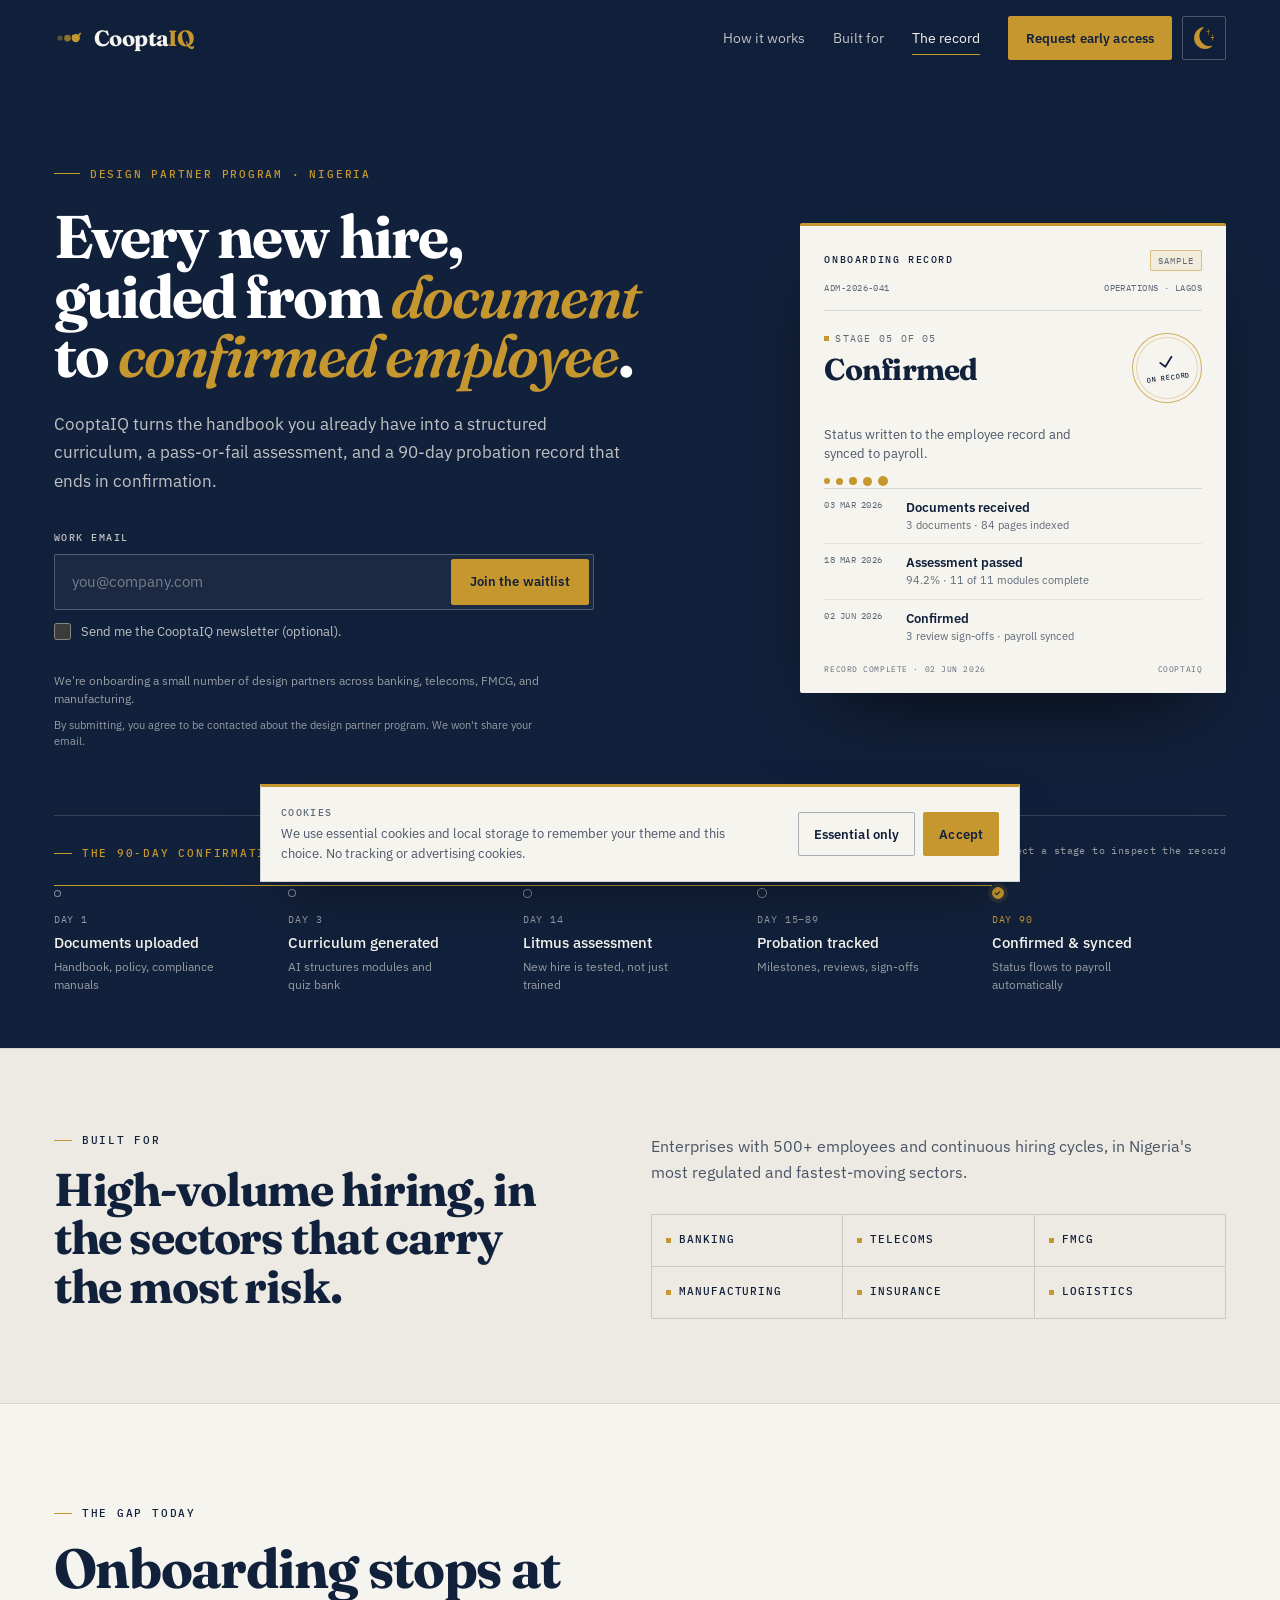
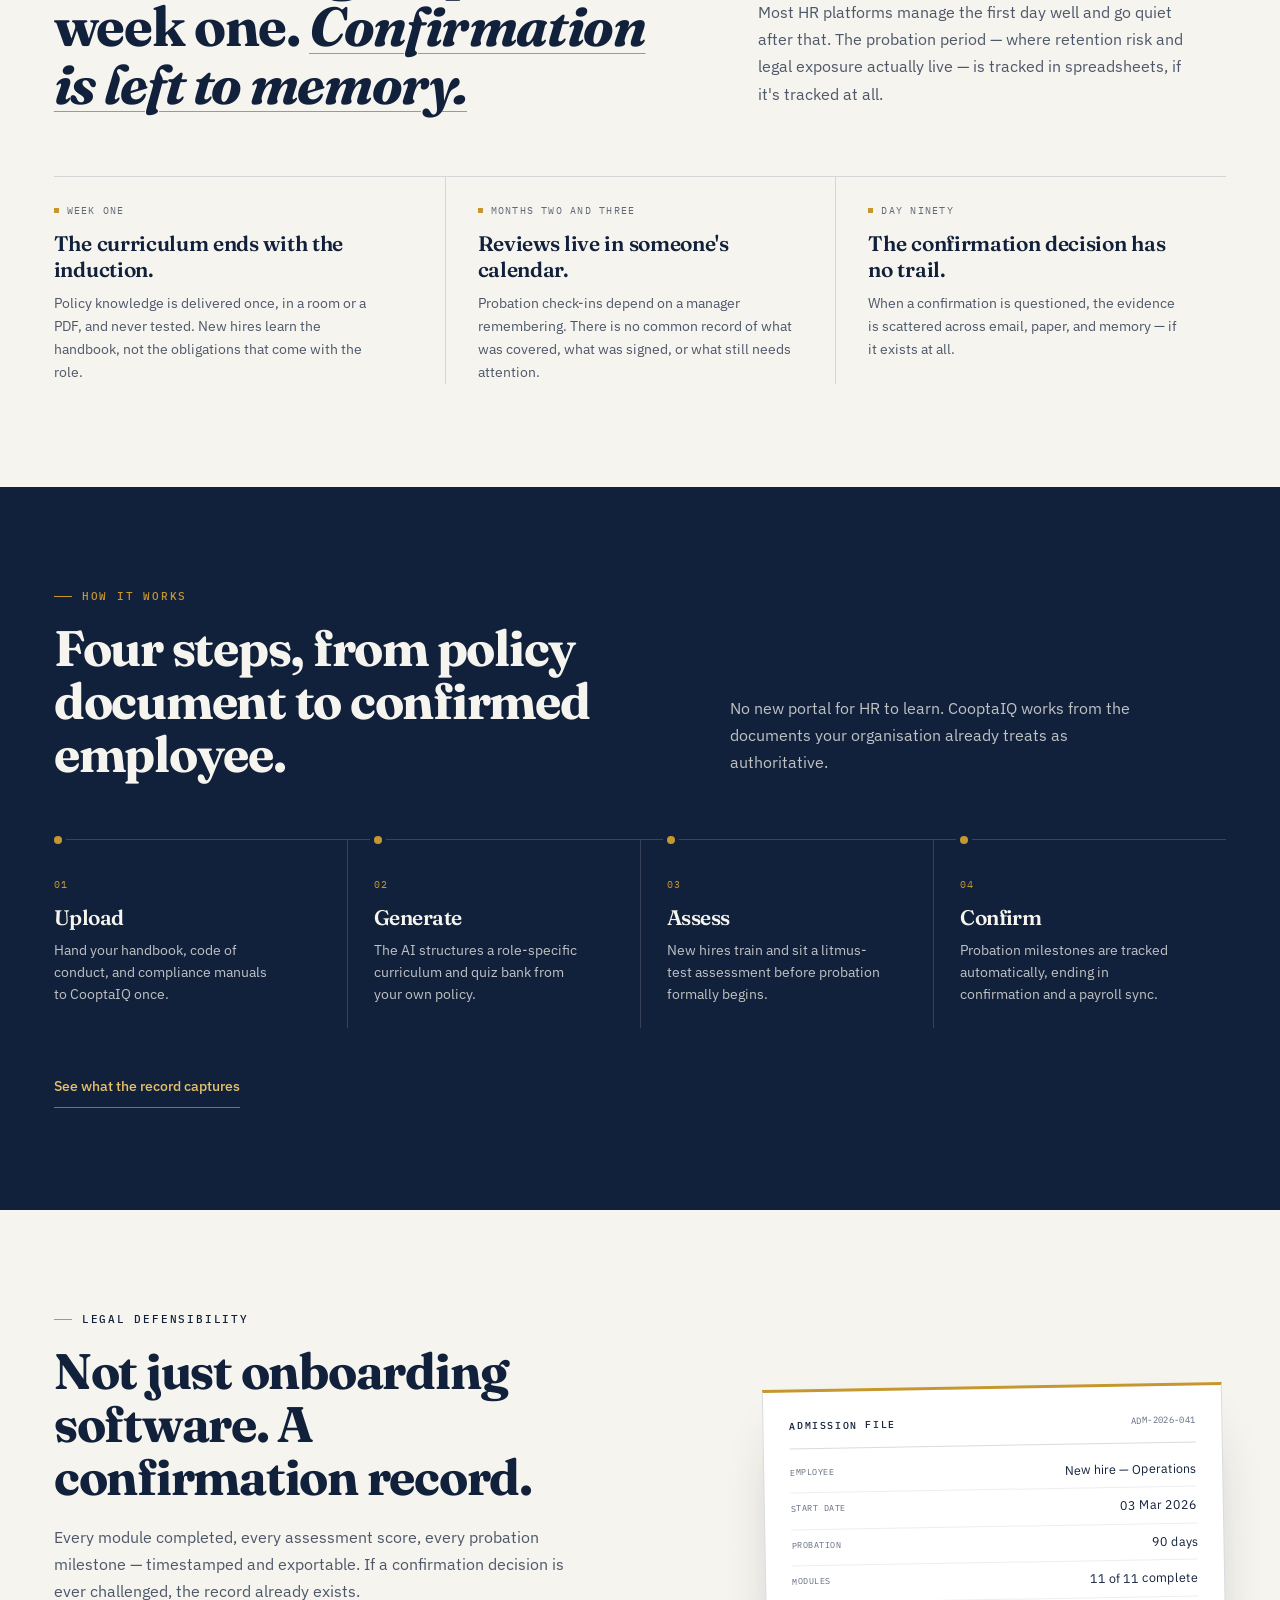
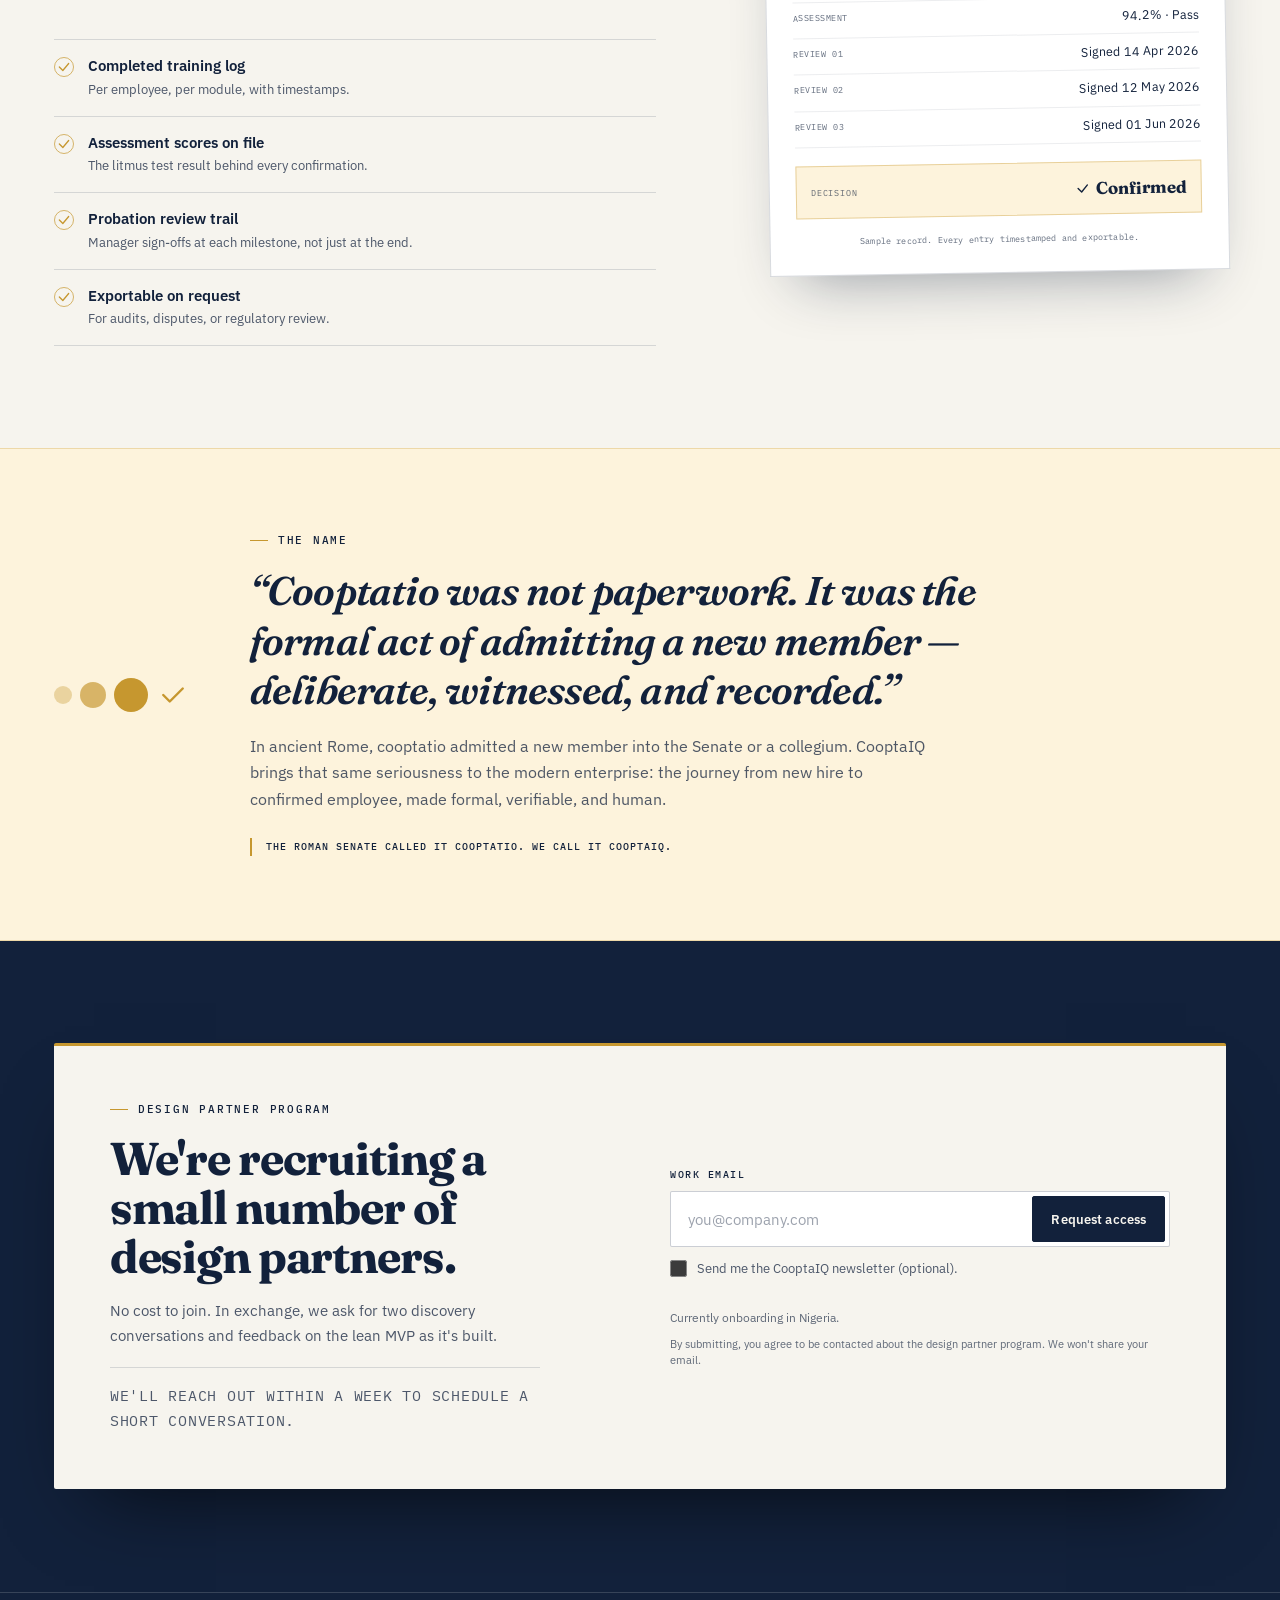
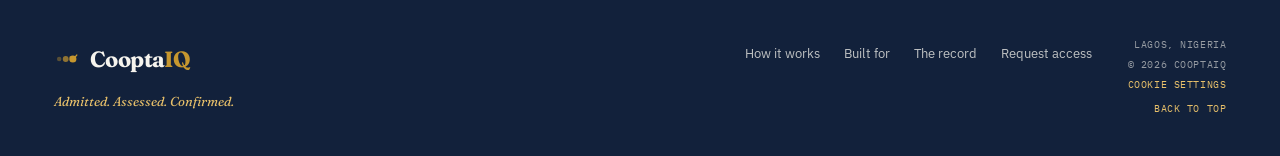
==== commit 011f7db6: "Add cookie consent and newsletter opt-in" ====
--- a/index.html
+++ b/index.html
@@ -9,15 +9,23 @@
   <meta name="form-endpoint" content="https://formspree.io/f/maeoejay">
   <script>
     (function () {
+      var saved = null;
+
       try {
-        var saved = localStorage.getItem('cooptaiq-theme');
-        if (saved === 'light' || saved === 'dark') {
-          document.documentElement.setAttribute('data-theme', saved);
-          if (saved === 'light') {
-            document.querySelector('meta[name="theme-color"]').setAttribute('content', '#F6F4EE');
-          }
+        saved = localStorage.getItem('cooptaiq-theme');
+      } catch (error) {}
+
+      if (saved !== 'light' && saved !== 'dark') {
+        var match = document.cookie.match(/(?:^|; )cooptaiq_theme=(light|dark)/);
+        saved = match ? match[1] : null;
+      }
+
+      if (saved === 'light' || saved === 'dark') {
+        document.documentElement.setAttribute('data-theme', saved);
+        if (saved === 'light') {
+          document.querySelector('meta[name="theme-color"]').setAttribute('content', '#F6F4EE');
         }
-      } catch (error) {}
+      }
     })();
   </script>
   <meta property="og:title" content="CooptaIQ — Admitted. Assessed. Confirmed.">
@@ -79,14 +87,20 @@
           <form class="signup-form" data-signup action="https://formspree.io/f/maeoejay" method="POST" novalidate>
             <input type="hidden" name="_subject" value="CooptaIQ design partner request — hero">
             <input type="hidden" name="source" value="hero">
+            <input type="hidden" name="consent" value="contact-about-design-partner-program">
             <input class="form-honeypot" type="text" name="_gotcha" tabindex="-1" autocomplete="off" aria-hidden="true">
             <div class="field" data-field>
-              <label for="hero-email">Work email</label>
+              <label class="field-label" for="hero-email">Work email</label>
               <div class="input-row">
                 <input id="hero-email" name="email" type="email" inputmode="email" autocomplete="email" placeholder="you@company.com" required aria-describedby="hero-email-note hero-email-error" aria-invalid="false">
                 <button class="btn btn--brass" type="submit">Join the waitlist</button>
               </div>
+              <label class="newsletter-opt">
+                <input type="checkbox" name="newsletter" value="yes">
+                <span>Send me the CooptaIQ newsletter (optional).</span>
+              </label>
               <p class="form-note" id="hero-email-note">We're onboarding a small number of design partners across banking, telecoms, FMCG, and manufacturing.</p>
+              <p class="form-consent">By submitting, you agree to be contacted about the design partner program. We won't share your email.</p>
               <p class="form-error" id="hero-email-error" role="alert" hidden></p>
             </div>
             <div class="form-success" role="status" hidden>
@@ -369,14 +383,20 @@
           <form class="signup-form signup-form--panel" data-signup action="https://formspree.io/f/maeoejay" method="POST" novalidate>
             <input type="hidden" name="_subject" value="CooptaIQ design partner request — access section">
             <input type="hidden" name="source" value="access">
+            <input type="hidden" name="consent" value="contact-about-design-partner-program">
             <input class="form-honeypot" type="text" name="_gotcha" tabindex="-1" autocomplete="off" aria-hidden="true">
             <div class="field" data-field>
-              <label for="cta-email">Work email</label>
+              <label class="field-label" for="cta-email">Work email</label>
               <div class="input-row">
                 <input id="cta-email" name="email" type="email" inputmode="email" autocomplete="email" placeholder="you@company.com" required aria-describedby="cta-email-note cta-email-error" aria-invalid="false">
                 <button class="btn btn--navy" type="submit">Request access</button>
               </div>
+              <label class="newsletter-opt">
+                <input type="checkbox" name="newsletter" value="yes">
+                <span>Send me the CooptaIQ newsletter (optional).</span>
+              </label>
               <p class="form-note" id="cta-email-note">Currently onboarding in Nigeria.</p>
+              <p class="form-consent">By submitting, you agree to be contacted about the design partner program. We won't share your email.</p>
               <p class="form-error" id="cta-email-error" role="alert" hidden></p>
             </div>
             <div class="form-success" role="status" hidden>
@@ -419,10 +439,24 @@
       <div class="footer-meta">
         <p>Lagos, Nigeria</p>
         <p>&copy; 2026 CooptaIQ</p>
+        <button class="footer-cookie" type="button" data-cookie-settings>Cookie settings</button>
         <a href="#top" class="footer-top">Back to top</a>
       </div>
     </div>
   </footer>
+
+  <aside class="cookie-banner" data-cookie-banner role="region" aria-labelledby="cookie-title" aria-describedby="cookie-text" hidden>
+    <div class="cookie-copy">
+      <p class="cookie-title" id="cookie-title">Cookies</p>
+      <p class="cookie-text" id="cookie-text">We use essential cookies and local storage to remember your theme and this choice. No tracking or advertising cookies.</p>
+    </div>
+    <div class="cookie-actions">
+      <button class="btn btn--cookie-essential" type="button" data-cookie-choice="essential">Essential only</button>
+      <button class="btn btn--brass" type="button" data-cookie-choice="all">Accept</button>
+    </div>
+  </aside>
+
+  <p class="sr-only" role="status" data-cookie-status></p>
 
   <script src="script.js"></script>
 </body>
--- a/styles.css
+++ b/styles.css
@@ -106,6 +106,18 @@
   transition: transform 180ms var(--ease);
 }
 .skip-link:focus { transform: translateY(0); }
+
+.sr-only {
+  position: absolute !important;
+  width: 1px;
+  height: 1px;
+  padding: 0;
+  margin: -1px;
+  overflow: hidden;
+  clip: rect(0, 0, 0, 0);
+  white-space: nowrap;
+  border: 0;
+}
 
 /* =========================================================
    Type
@@ -464,7 +476,7 @@
   max-width: 540px;
 }
 
-.field label {
+.field-label {
   color: var(--on-dark);
   font-family: var(--mono);
   font-size: 10px;
@@ -538,6 +550,46 @@
   padding: 0;
   border: 0;
   overflow: hidden;
+}
+
+.newsletter-opt {
+  display: flex;
+  align-items: flex-start;
+  gap: 10px;
+  min-height: 44px;
+  padding: 4px 0;
+  color: var(--on-dark);
+  font-size: 12.5px;
+  line-height: 1.5;
+  cursor: pointer;
+}
+
+.newsletter-opt input {
+  width: 17px;
+  height: 17px;
+  flex: 0 0 auto;
+  margin: 1px 0 0;
+  accent-color: var(--brass);
+  cursor: pointer;
+}
+
+.newsletter-opt input:focus-visible {
+  outline: 2px solid var(--brass-light);
+  outline-offset: 2px;
+}
+
+.form-consent {
+  max-width: 500px;
+  color: var(--on-dark-faint);
+  font-size: 10.5px;
+  line-height: 1.55;
+}
+
+.signup-form--panel .newsletter-opt { color: var(--ink-muted); }
+.signup-form--panel .form-consent { color: var(--ink-faint); }
+
+.signup-form--panel .newsletter-opt input:focus-visible {
+  outline-color: var(--navy);
 }
 
 .form-success {
@@ -1445,7 +1497,7 @@
 
 .signup-form--panel .field { max-width: none; }
 
-.signup-form--panel .field label { color: var(--navy); }
+.signup-form--panel .field-label { color: var(--navy); }
 
 .signup-form--panel .input-row {
   background: var(--white);
@@ -1536,6 +1588,114 @@
   text-decoration: none;
 }
 .footer-top:hover { color: var(--paper); }
+
+.footer-cookie {
+  align-self: flex-end;
+  padding: 0;
+  background: none;
+  border: 0;
+  color: var(--brass-light);
+  font-family: var(--mono);
+  font-size: 9.5px;
+  line-height: 1.6;
+  letter-spacing: 0.06em;
+  text-align: right;
+  text-transform: uppercase;
+  cursor: pointer;
+}
+
+.footer-cookie:hover { color: var(--paper); }
+
+/* =========================================================
+   Cookie banner
+   ========================================================= */
+
+.cookie-banner {
+  position: fixed;
+  z-index: 120;
+  left: 50%;
+  bottom: 18px;
+  display: flex;
+  align-items: center;
+  justify-content: space-between;
+  gap: 24px;
+  width: min(calc(100% - 32px), 760px);
+  padding: 18px 20px;
+  background: var(--paper);
+  border: 1px solid rgba(18, 33, 59, 0.16);
+  border-top: 3px solid var(--brass);
+  box-shadow: 0 24px 60px -24px rgba(0, 0, 0, 0.55);
+  color: var(--navy);
+  transform: translateX(-50%);
+  animation: cookie-in 320ms var(--ease) both;
+}
+
+.cookie-copy { min-width: 0; }
+
+.cookie-title {
+  margin-bottom: 4px;
+  color: var(--ink-faint);
+  font-family: var(--mono);
+  font-size: 9.5px;
+  font-weight: 500;
+  letter-spacing: 0.14em;
+  text-transform: uppercase;
+}
+
+.cookie-text {
+  max-width: 470px;
+  color: var(--ink-muted);
+  font-size: 12.5px;
+  line-height: 1.55;
+}
+
+.cookie-actions {
+  display: flex;
+  gap: 8px;
+  flex: 0 0 auto;
+}
+
+.cookie-actions .btn {
+  min-height: 44px;
+  padding: 0 15px;
+  font-size: 12.5px;
+}
+
+.cookie-banner :focus-visible { outline-color: var(--navy); }
+
+.btn--cookie-essential {
+  background: transparent;
+  border-color: rgba(18, 33, 59, 0.32);
+  color: var(--navy);
+}
+
+.btn--cookie-essential:hover {
+  background: rgba(18, 33, 59, 0.06);
+  border-color: var(--navy);
+}
+
+@keyframes cookie-in {
+  from { opacity: 0; transform: translate(-50%, 12px); }
+  to { opacity: 1; transform: translate(-50%, 0); }
+}
+
+@media (max-width: 640px) {
+  .cookie-banner {
+    bottom: 12px;
+    flex-direction: column;
+    align-items: stretch;
+    gap: 14px;
+    width: calc(100% - 24px);
+    padding: 16px;
+  }
+
+  .cookie-actions {
+    display: grid;
+    grid-template-columns: 1fr 1fr;
+  }
+
+  .cookie-actions .btn { width: 100%; }
+}
 
 /* =========================================================
    Entry motion — one orchestrated sequence
@@ -1824,6 +1984,12 @@
     align-items: center;
     min-height: 44px;
   }
+
+  .footer-cookie {
+    display: inline-flex;
+    align-items: center;
+    min-height: 44px;
+  }
 }
 
 @media (max-width: 380px) {
@@ -1899,7 +2065,7 @@
 }
 
 [data-theme="light"] .lede { color: var(--ink-muted); }
-[data-theme="light"] .field label { color: var(--navy); }
+[data-theme="light"] .field-label { color: var(--navy); }
 
 [data-theme="light"] .input-row {
   background: var(--white);
@@ -1910,6 +2076,9 @@
 [data-theme="light"] .input-row input::placeholder { color: rgba(18, 33, 59, 0.42); }
 [data-theme="light"] .form-note { color: var(--ink-faint); }
 [data-theme="light"] .form-error { color: var(--danger-light); }
+[data-theme="light"] .newsletter-opt { color: var(--ink-muted); }
+[data-theme="light"] .form-consent { color: var(--ink-faint); }
+[data-theme="light"] .newsletter-opt input:focus-visible { outline-color: var(--navy); }
 
 [data-theme="light"] .form-success {
   background: var(--brass-tint);
@@ -2012,6 +2181,15 @@
 [data-theme="light"] .footer-meta p { color: var(--ink-faint); }
 [data-theme="light"] .footer-meta { border-top-color: var(--line-light); }
 
+[data-theme="light"] .footer-cookie {
+  color: var(--navy);
+  text-decoration: underline;
+  text-decoration-color: var(--brass);
+  text-underline-offset: 4px;
+}
+
+[data-theme="light"] .footer-cookie:hover { color: var(--navy-80); }
+
 [data-theme="light"] .footer-top {
   color: var(--navy);
   text-decoration: underline;
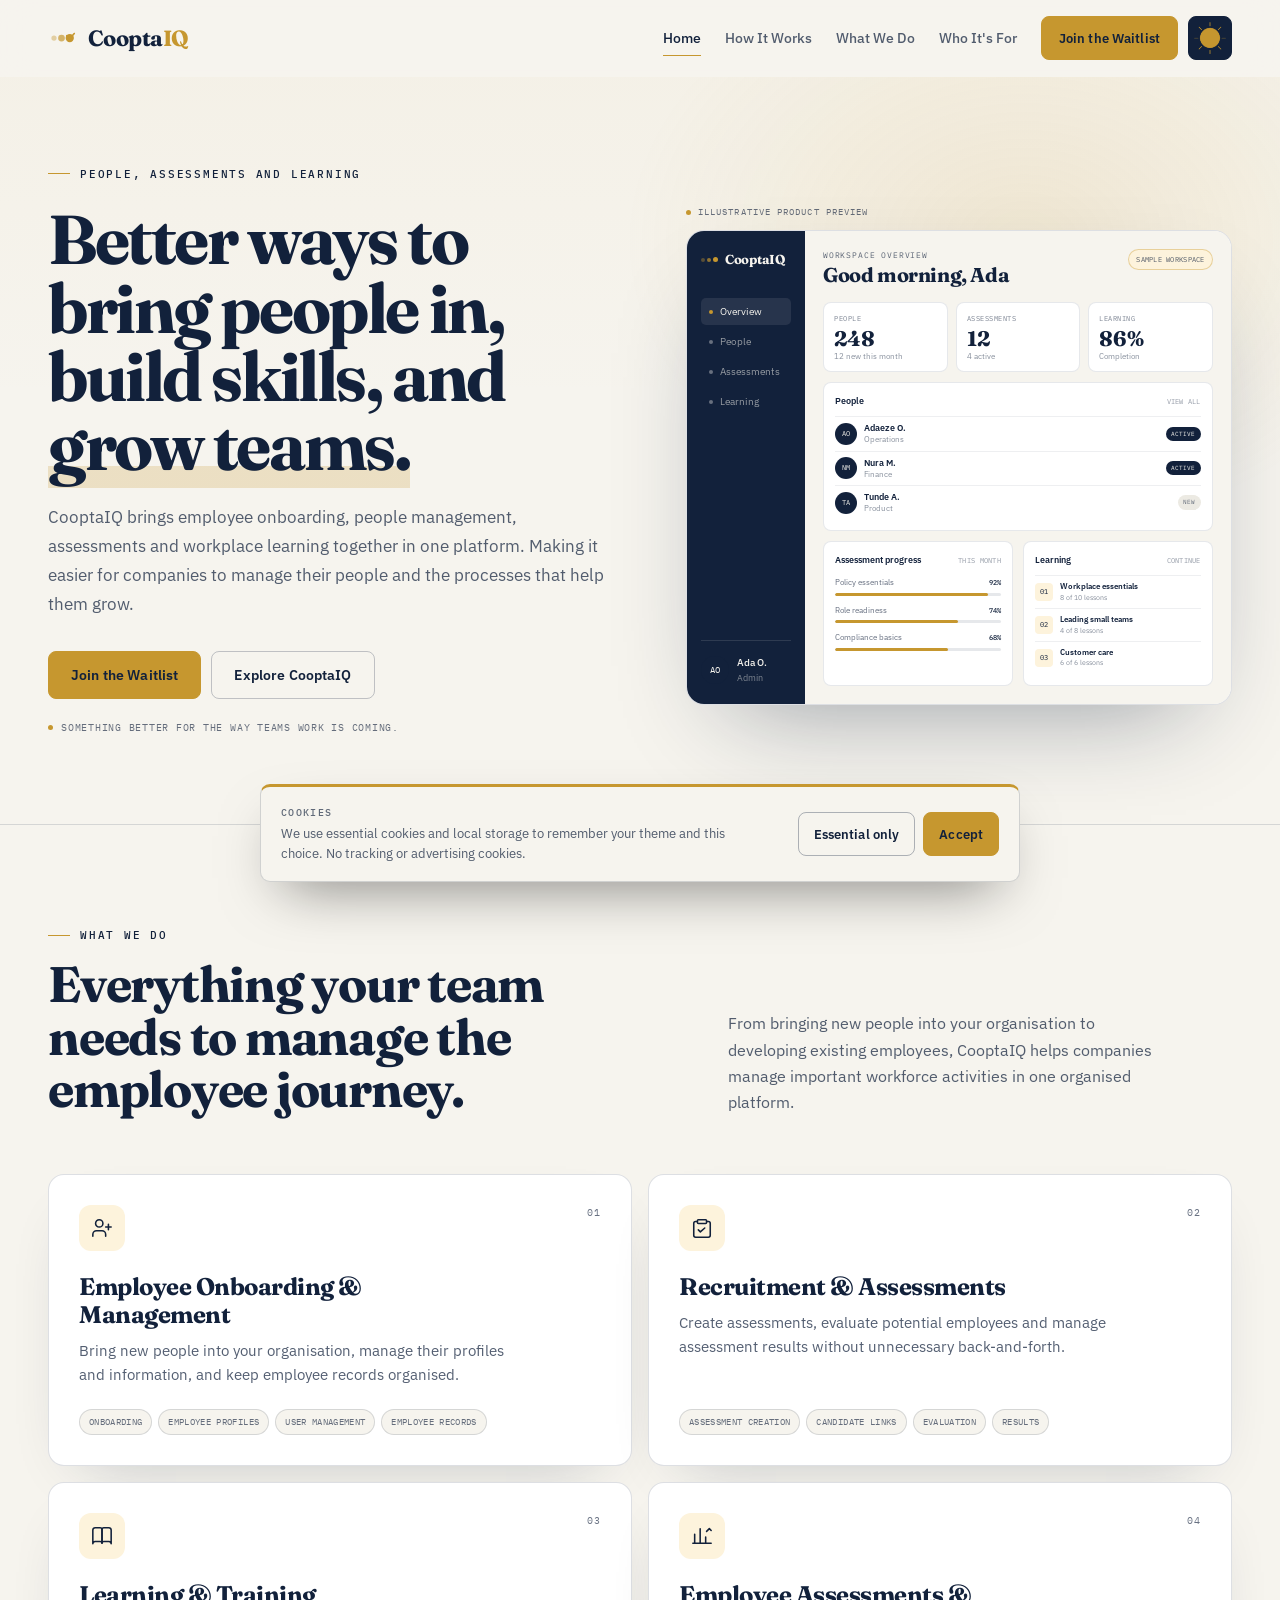
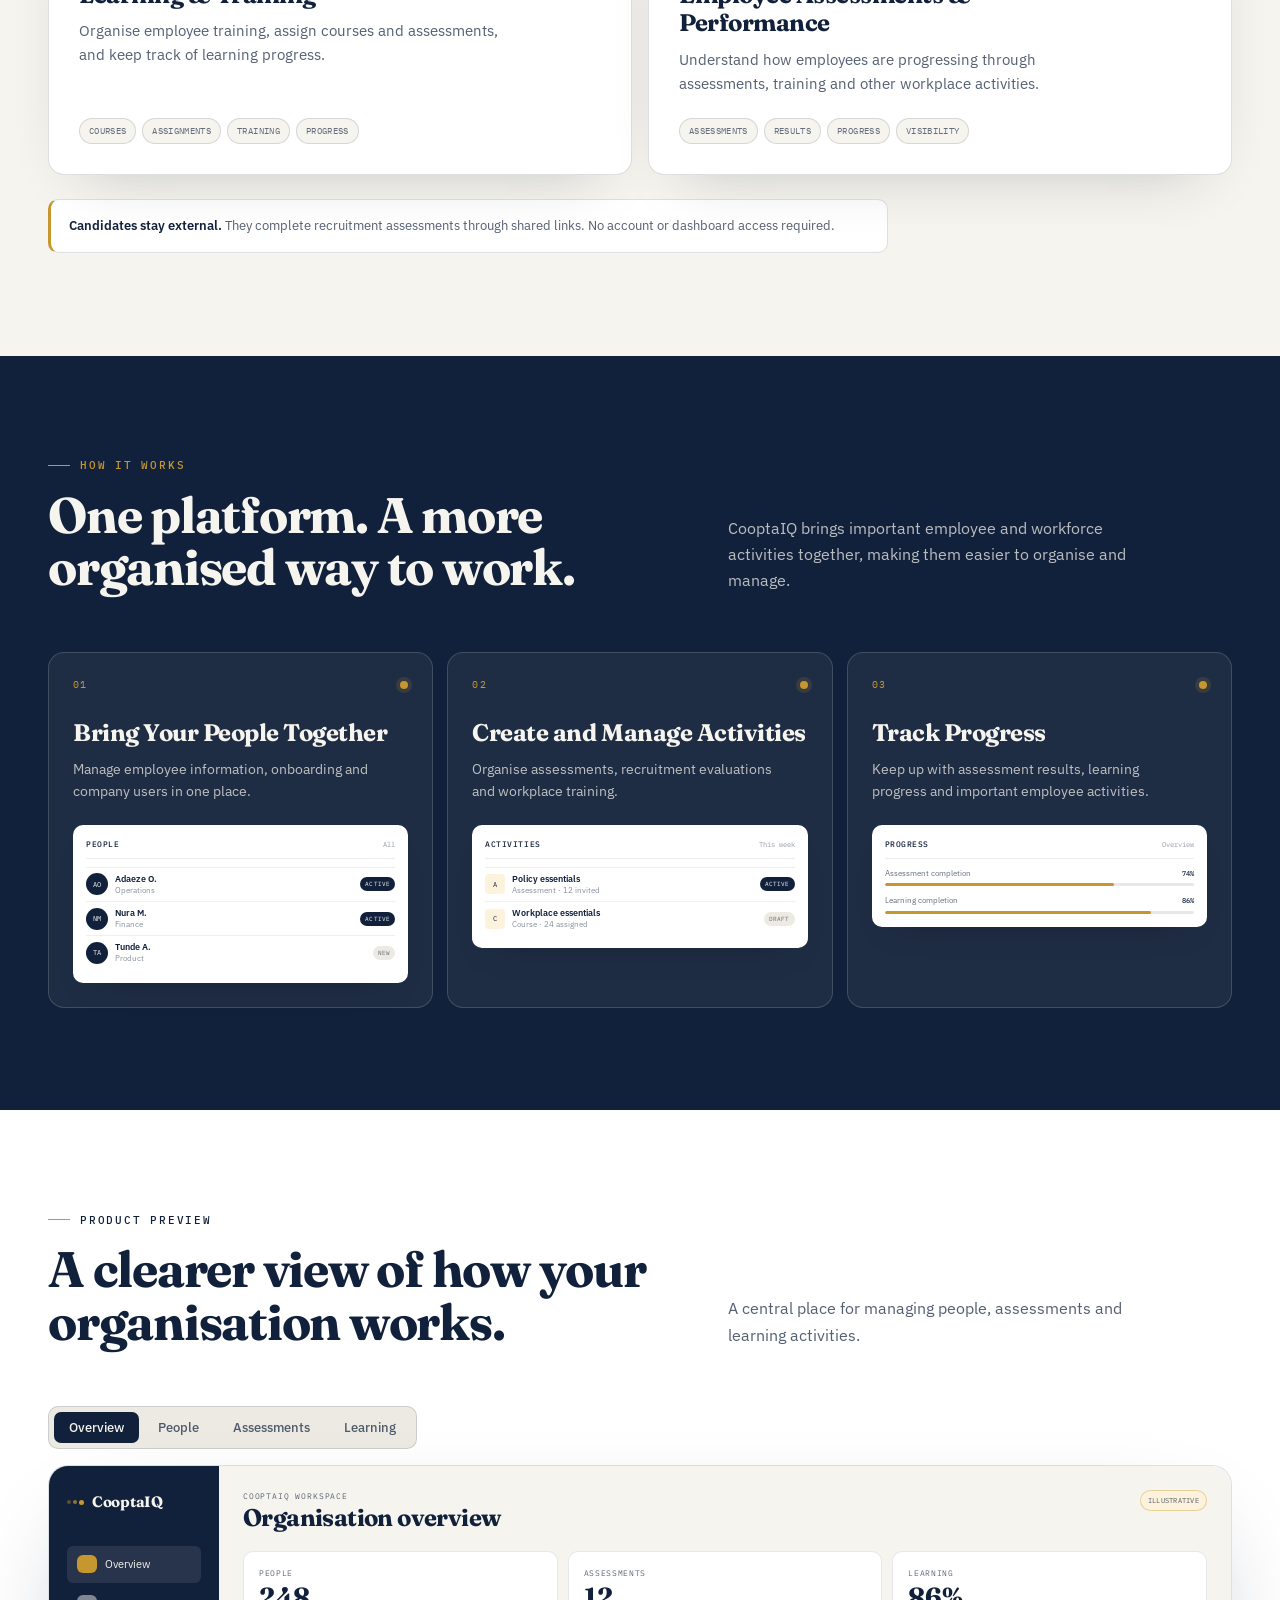
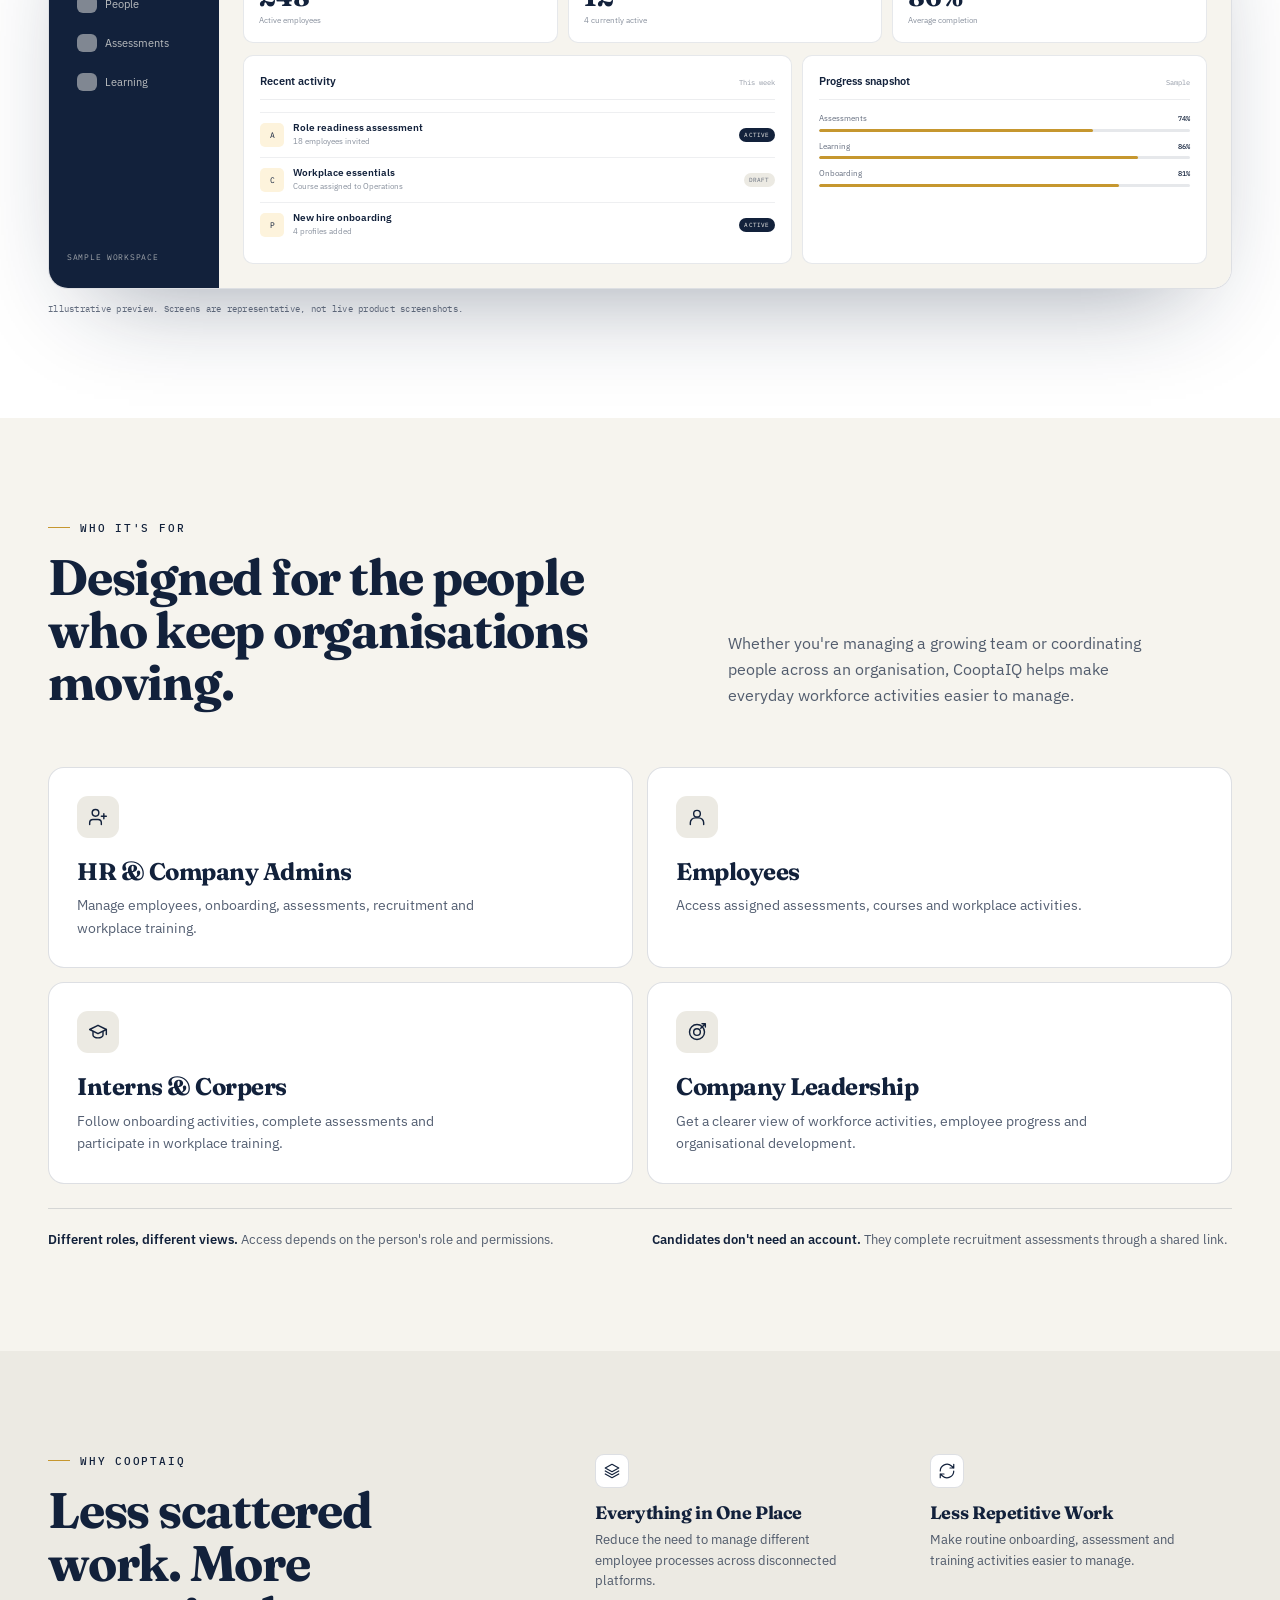
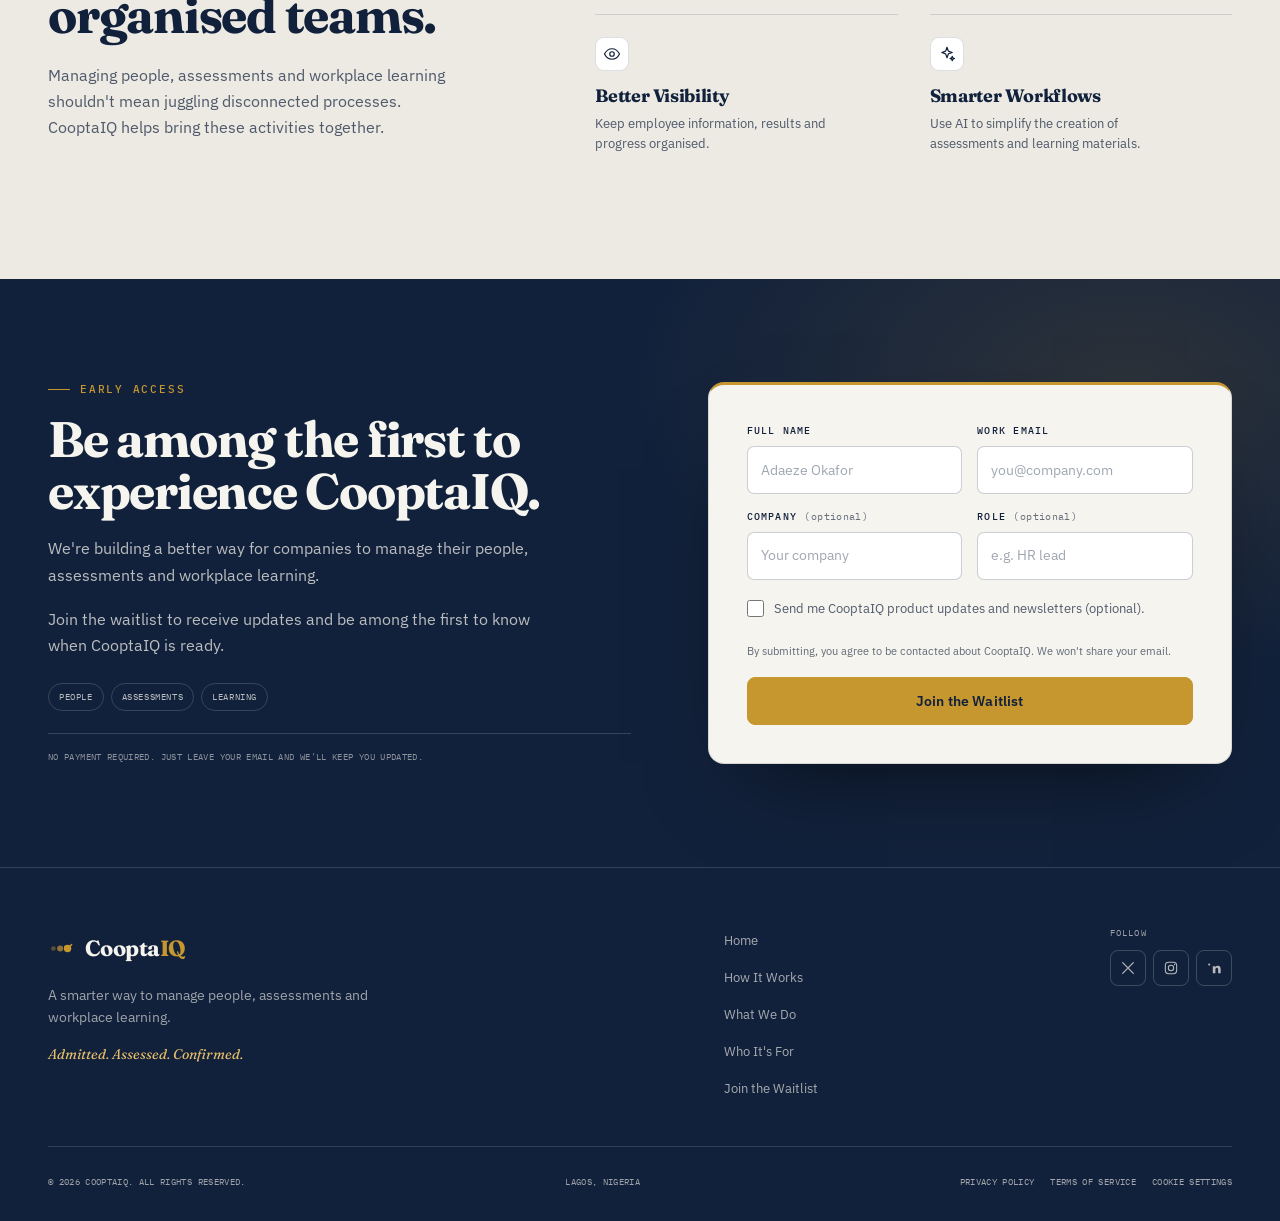
==== commit c696b738: "Redesign landing page for broader CooptaIQ platform" ====
--- a/index.html
+++ b/index.html
@@ -1,11 +1,11 @@
 <!DOCTYPE html>
-<html lang="en" data-theme="dark">
+<html lang="en" data-theme="light">
 <head>
   <meta charset="UTF-8">
   <meta name="viewport" content="width=device-width, initial-scale=1.0">
   <title>CooptaIQ — Admitted. Assessed. Confirmed.</title>
-  <meta name="description" content="CooptaIQ turns your policy documents into a structured onboarding curriculum, a pass-or-fail assessment, and a 90-day probation record that ends in confirmation.">
-  <meta name="theme-color" content="#12213B">
+  <meta name="description" content="CooptaIQ brings employee onboarding, people management, assessments and workplace learning together in one platform.">
+  <meta name="theme-color" content="#F6F4EE">
   <meta name="form-endpoint" content="https://formspree.io/f/maeoejay">
   <script>
     (function () {
@@ -22,14 +22,14 @@
 
       if (saved === 'light' || saved === 'dark') {
         document.documentElement.setAttribute('data-theme', saved);
-        if (saved === 'light') {
-          document.querySelector('meta[name="theme-color"]').setAttribute('content', '#F6F4EE');
+        if (saved === 'dark') {
+          document.querySelector('meta[name="theme-color"]').setAttribute('content', '#12213B');
         }
       }
     })();
   </script>
   <meta property="og:title" content="CooptaIQ — Admitted. Assessed. Confirmed.">
-  <meta property="og:description" content="Every new hire, guided from document to confirmed employee.">
+  <meta property="og:description" content="A better way to manage people, assessments and workplace learning.">
   <meta property="og:type" content="website">
   <link rel="icon" href="assets/favicon.svg" type="image/svg+xml">
   <link rel="preconnect" href="https://fonts.googleapis.com">
@@ -42,11 +42,11 @@
 
   <header class="site-header" data-header>
     <div class="container header-inner">
-      <a class="brand" href="#top" aria-label="CooptaIQ — home">
+      <a class="brand" href="#home" aria-label="CooptaIQ home">
         <svg class="brand-mark" width="30" height="30" viewBox="0 0 40 40" fill="none" aria-hidden="true">
-          <circle class="mark-dot" cx="8" cy="20" r="3.5" fill="#C6972F" opacity="0.4"/>
-          <circle class="mark-dot" cx="18" cy="20" r="4.5" fill="#C6972F" opacity="0.7"/>
-          <circle class="mark-dot" cx="29" cy="20" r="5.5" fill="#C6972F"/>
+          <circle cx="8" cy="20" r="3.5" fill="#C6972F" opacity="0.4"/>
+          <circle cx="18" cy="20" r="4.5" fill="#C6972F" opacity="0.7"/>
+          <circle cx="29" cy="20" r="5.5" fill="#C6972F"/>
           <polyline points="25,17 29,21 35,14" stroke="#C6972F" stroke-width="2.2" stroke-linecap="round" stroke-linejoin="round"/>
         </svg>
         <span class="brand-word">Coopta<span>IQ</span></span>
@@ -54,15 +54,16 @@
 
       <div class="header-actions">
         <nav class="site-nav" id="site-nav" aria-label="Primary">
-          <a href="#how" data-nav>How it works</a>
-          <a href="#sectors" data-nav>Built for</a>
-          <a href="#record" data-nav>The record</a>
-          <a class="btn btn--brass nav-cta" href="#access">Request early access</a>
+          <a href="#home" data-nav>Home</a>
+          <a href="#how" data-nav>How It Works</a>
+          <a href="#what" data-nav>What We Do</a>
+          <a href="#who" data-nav>Who It's For</a>
+          <a class="btn btn--primary nav-cta" href="#waitlist">Join the Waitlist</a>
         </nav>
 
-        <button class="theme-toggle" type="button" data-theme-toggle aria-label="Switch to light mode" aria-pressed="false" title="Switch to light mode">
-          <img class="theme-icon theme-icon--moon" src="assets/halfmoon.png" width="20" height="20" alt="" aria-hidden="true">
-          <img class="theme-icon theme-icon--sun" src="assets/sunlight.png" width="20" height="20" alt="" aria-hidden="true">
+        <button class="theme-toggle" type="button" data-theme-toggle aria-label="Switch to dark mode" aria-pressed="true" title="Switch to dark mode">
+          <img class="theme-icon theme-icon--sun" src="assets/sunlight.png" width="32" height="32" alt="" aria-hidden="true">
+          <img class="theme-icon theme-icon--moon" src="assets/halfmoon.png" width="20" height="23" alt="" aria-hidden="true">
         </button>
 
         <button class="menu-toggle" type="button" aria-expanded="false" aria-controls="site-nav" aria-label="Open menu">
@@ -73,339 +74,475 @@
   </header>
 
   <main id="main" tabindex="-1">
-    <section class="hero" id="top">
+    <section class="hero" id="home">
       <div class="container hero-grid">
         <div class="hero-copy">
-          <p class="eyebrow"><span class="eyebrow-rule" aria-hidden="true"></span>Design partner program &middot; Nigeria</p>
-          <h1>
-            <span class="hero-line">Every new hire,</span>
-            <span class="hero-line">guided from <em>document</em></span>
-            <span class="hero-line">to <em>confirmed employee</em>.</span>
-          </h1>
-          <p class="lede">CooptaIQ turns the handbook you already have into a structured curriculum, a pass-or-fail assessment, and a 90-day probation record that ends in confirmation.</p>
-
-          <form class="signup-form" data-signup action="https://formspree.io/f/maeoejay" method="POST" novalidate>
-            <input type="hidden" name="_subject" value="CooptaIQ design partner request — hero">
-            <input type="hidden" name="source" value="hero">
-            <input type="hidden" name="consent" value="contact-about-design-partner-program">
-            <input class="form-honeypot" type="text" name="_gotcha" tabindex="-1" autocomplete="off" aria-hidden="true">
-            <div class="field" data-field>
-              <label class="field-label" for="hero-email">Work email</label>
-              <div class="input-row">
-                <input id="hero-email" name="email" type="email" inputmode="email" autocomplete="email" placeholder="you@company.com" required aria-describedby="hero-email-note hero-email-error" aria-invalid="false">
-                <button class="btn btn--brass" type="submit">Join the waitlist</button>
-              </div>
-              <label class="newsletter-opt">
-                <input type="checkbox" name="newsletter" value="yes">
-                <span>Send me the CooptaIQ newsletter (optional).</span>
-              </label>
-              <p class="form-note" id="hero-email-note">We're onboarding a small number of design partners across banking, telecoms, FMCG, and manufacturing.</p>
-              <p class="form-consent">By submitting, you agree to be contacted about the design partner program. We won't share your email.</p>
-              <p class="form-error" id="hero-email-error" role="alert" hidden></p>
-            </div>
-            <div class="form-success" role="status" hidden>
-              <span class="success-mark" aria-hidden="true">
-                <svg width="20" height="20" viewBox="0 0 24 24" fill="none"><polyline points="4,12 10,18 20,6" stroke="currentColor" stroke-width="2.4" stroke-linecap="round" stroke-linejoin="round"/></svg>
-              </span>
-              <div>
-                <p class="success-title">Request received.</p>
-                <p class="success-text">We'll reach out within one week to schedule a short conversation.</p>
-              </div>
-            </div>
-          </form>
-        </div>
-
-        <aside class="record-card" aria-labelledby="record-title">
-          <div class="record-top">
-            <span class="record-label" id="record-title">Onboarding record</span>
-            <span class="record-sample">Sample</span>
-          </div>
-          <div class="record-meta">
-            <span>ADM-2026-041</span>
-            <span>Operations &middot; Lagos</span>
-          </div>
-
-          <div class="record-live" aria-live="polite">
-            <div class="record-status">
-              <div class="record-status-copy">
-                <p class="record-stage" data-record-stage>Stage 05 of 05</p>
-                <p class="record-state" data-record-state>Confirmed</p>
-                <p class="record-desc" data-record-desc>Status written to the employee record and synced to payroll.</p>
-              </div>
-              <div class="record-seal" aria-hidden="true">
-                <svg width="18" height="18" viewBox="0 0 24 24" fill="none"><polyline points="4,12 10,18 20,6" stroke="currentColor" stroke-width="2.4" stroke-linecap="round" stroke-linejoin="round"/></svg>
-                <span>On record</span>
-              </div>
-            </div>
-
-            <div class="record-progress" aria-hidden="true">
-              <span class="rp-dot"></span>
-              <span class="rp-dot"></span>
-              <span class="rp-dot"></span>
-              <span class="rp-dot"></span>
-              <span class="rp-dot"></span>
-            </div>
-
-            <ol class="record-log" data-record-log>
-              <li>
-                <span class="log-date">03 Mar 2026</span>
-                <span class="log-copy"><strong>Documents received</strong><span>3 documents &middot; 84 pages indexed</span></span>
-              </li>
-              <li>
-                <span class="log-date">18 Mar 2026</span>
-                <span class="log-copy"><strong>Assessment passed</strong><span>94.2% &middot; 11 of 11 modules complete</span></span>
-              </li>
-              <li>
-                <span class="log-date">02 Jun 2026</span>
-                <span class="log-copy"><strong>Confirmed</strong><span>3 review sign-offs &middot; payroll synced</span></span>
-              </li>
-            </ol>
-          </div>
-
-          <div class="record-foot">
-            <span data-record-foot>Record complete &middot; 02 Jun 2026</span>
-            <span>CooptaIQ</span>
-          </div>
-        </aside>
-      </div>
-
-      <div class="container corridor-block">
-        <div class="corridor-head">
-          <p class="kicker">The 90-day confirmation corridor</p>
-          <p class="corridor-hint">Select a stage to inspect the record</p>
-        </div>
-        <div class="corridor" role="group" aria-label="Confirmation corridor stages">
-          <div class="corridor-rail" aria-hidden="true"><span class="corridor-fill" data-corridor-fill></span></div>
-
-          <button class="corridor-stop" type="button" data-stage="0" aria-pressed="false">
-            <span class="stop-dot" aria-hidden="true"></span>
-            <span class="stop-day">Day 1</span>
-            <span class="stop-title">Documents uploaded</span>
-            <span class="stop-desc">Handbook, policy, compliance manuals</span>
-          </button>
-          <button class="corridor-stop" type="button" data-stage="1" aria-pressed="false">
-            <span class="stop-dot" aria-hidden="true"></span>
-            <span class="stop-day">Day 3</span>
-            <span class="stop-title">Curriculum generated</span>
-            <span class="stop-desc">AI structures modules and quiz bank</span>
-          </button>
-          <button class="corridor-stop" type="button" data-stage="2" aria-pressed="false">
-            <span class="stop-dot" aria-hidden="true"></span>
-            <span class="stop-day">Day 14</span>
-            <span class="stop-title">Litmus assessment</span>
-            <span class="stop-desc">New hire is tested, not just trained</span>
-          </button>
-          <button class="corridor-stop" type="button" data-stage="3" aria-pressed="false">
-            <span class="stop-dot" aria-hidden="true"></span>
-            <span class="stop-day">Day 15&ndash;89</span>
-            <span class="stop-title">Probation tracked</span>
-            <span class="stop-desc">Milestones, reviews, sign-offs</span>
-          </button>
-          <button class="corridor-stop" type="button" data-stage="4" aria-pressed="true">
-            <span class="stop-dot" aria-hidden="true"></span>
-            <span class="stop-day">Day 90</span>
-            <span class="stop-title">Confirmed &amp; synced</span>
-            <span class="stop-desc">Status flows to payroll automatically</span>
-          </button>
+          <p class="eyebrow"><span class="eyebrow-rule" aria-hidden="true"></span>People, assessments and learning</p>
+          <h1>Better ways to bring people in, build skills, and <span class="hero-accent">grow teams.</span></h1>
+          <p class="hero-lede">CooptaIQ brings employee onboarding, people management, assessments and workplace learning together in one platform. Making it easier for companies to manage their people and the processes that help them grow.</p>
+          <div class="hero-actions">
+            <a class="btn btn--primary" href="#waitlist">Join the Waitlist</a>
+            <a class="btn btn--secondary" href="#product">Explore CooptaIQ</a>
+          </div>
+          <p class="hero-note"><span class="hero-note-dot" aria-hidden="true"></span>Something better for the way teams work is coming.</p>
+        </div>
+
+        <div class="hero-visual">
+          <div class="preview-label">Illustrative product preview</div>
+          <div class="dash" role="img" aria-label="Illustrative CooptaIQ dashboard showing people, assessment progress and learning progress.">
+            <aside class="dash-side" aria-hidden="true">
+              <div class="dash-brand">
+                <span class="dash-brand-mark"><i></i><i></i><i></i></span>
+                <span>CooptaIQ</span>
+              </div>
+              <div class="dash-menu">
+                <span class="dash-link is-active"><span class="dash-dot"></span>Overview</span>
+                <span class="dash-link"><span class="dash-dot"></span>People</span>
+                <span class="dash-link"><span class="dash-dot"></span>Assessments</span>
+                <span class="dash-link"><span class="dash-dot"></span>Learning</span>
+              </div>
+              <div class="dash-user">
+                <span class="avatar">AO</span>
+                <span><strong>Ada O.</strong><small>Admin</small></span>
+              </div>
+            </aside>
+
+            <div class="dash-main" aria-hidden="true">
+              <div class="dash-top">
+                <div>
+                  <p class="dash-eyebrow">Workspace overview</p>
+                  <p class="dash-greeting">Good morning, Ada</p>
+                </div>
+                <span class="dash-pill">Sample workspace</span>
+              </div>
+
+              <div class="dash-stats">
+                <div class="dash-stat"><span>People</span><strong>248</strong><small>12 new this month</small></div>
+                <div class="dash-stat"><span>Assessments</span><strong>12</strong><small>4 active</small></div>
+                <div class="dash-stat"><span>Learning</span><strong>86%</strong><small>Completion</small></div>
+              </div>
+
+              <div class="dash-columns">
+                <div class="dash-card dash-people">
+                  <div class="dash-card-head"><p class="dash-card-title">People</p><span>View all</span></div>
+                  <div class="dash-person">
+                    <span class="avatar avatar--sm">AO</span>
+                    <span><strong>Adaeze O.</strong><small>Operations</small></span>
+                    <span class="mini-pill">Active</span>
+                  </div>
+                  <div class="dash-person">
+                    <span class="avatar avatar--sm">NM</span>
+                    <span><strong>Nura M.</strong><small>Finance</small></span>
+                    <span class="mini-pill">Active</span>
+                  </div>
+                  <div class="dash-person">
+                    <span class="avatar avatar--sm">TA</span>
+                    <span><strong>Tunde A.</strong><small>Product</small></span>
+                    <span class="mini-pill mini-pill--soft">New</span>
+                  </div>
+                </div>
+
+                <div class="dash-card">
+                  <div class="dash-card-head"><p class="dash-card-title">Assessment progress</p><span>This month</span></div>
+                  <div class="mini-progress">
+                    <div><span>Policy essentials</span><b>92%</b></div>
+                    <div class="bar"><i style="width:92%"></i></div>
+                  </div>
+                  <div class="mini-progress">
+                    <div><span>Role readiness</span><b>74%</b></div>
+                    <div class="bar"><i style="width:74%"></i></div>
+                  </div>
+                  <div class="mini-progress">
+                    <div><span>Compliance basics</span><b>68%</b></div>
+                    <div class="bar"><i style="width:68%"></i></div>
+                  </div>
+                </div>
+
+                <div class="dash-card">
+                  <div class="dash-card-head"><p class="dash-card-title">Learning</p><span>Continue</span></div>
+                  <div class="dash-course">
+                    <span class="course-mark">01</span>
+                    <span><strong>Workplace essentials</strong><small>8 of 10 lessons</small></span>
+                  </div>
+                  <div class="dash-course">
+                    <span class="course-mark">02</span>
+                    <span><strong>Leading small teams</strong><small>4 of 8 lessons</small></span>
+                  </div>
+                  <div class="dash-course">
+                    <span class="course-mark">03</span>
+                    <span><strong>Customer care</strong><small>6 of 6 lessons</small></span>
+                  </div>
+                </div>
+              </div>
+            </div>
+          </div>
         </div>
       </div>
     </section>
 
-    <section class="sectors-band" id="sectors">
-      <div class="container sectors-grid">
-        <div>
-          <p class="kicker">Built for</p>
-          <h2>High-volume hiring, in the sectors that carry the most risk.</h2>
-        </div>
-        <div class="sectors-copy">
-          <p>Enterprises with 500+ employees and continuous hiring cycles, in Nigeria's most regulated and fastest-moving sectors.</p>
-          <ul class="sector-list">
-            <li>Banking</li>
-            <li>Telecoms</li>
-            <li>FMCG</li>
-            <li>Manufacturing</li>
-            <li>Insurance</li>
-            <li>Logistics</li>
-          </ul>
-        </div>
-      </div>
-    </section>
-
-    <section class="section section--paper problem" id="problem">
-      <div class="container">
-        <div class="problem-head">
-          <div>
-            <p class="kicker">The gap today</p>
-            <h2>Onboarding stops at week one. <em>Confirmation is left to memory.</em></h2>
-          </div>
-          <p class="lead">Most HR platforms manage the first day well and go quiet after that. The probation period &mdash; where retention risk and legal exposure actually live &mdash; is tracked in spreadsheets, if it's tracked at all.</p>
-        </div>
-
-        <div class="gap-list">
-          <article class="gap">
-            <p class="gap-label">Week one</p>
-            <h3>The curriculum ends with the induction.</h3>
-            <p>Policy knowledge is delivered once, in a room or a PDF, and never tested. New hires learn the handbook, not the obligations that come with the role.</p>
-          </article>
-          <article class="gap">
-            <p class="gap-label">Months two and three</p>
-            <h3>Reviews live in someone's calendar.</h3>
-            <p>Probation check-ins depend on a manager remembering. There is no common record of what was covered, what was signed, or what still needs attention.</p>
-          </article>
-          <article class="gap">
-            <p class="gap-label">Day ninety</p>
-            <h3>The confirmation decision has no trail.</h3>
-            <p>When a confirmation is questioned, the evidence is scattered across email, paper, and memory &mdash; if it exists at all.</p>
-          </article>
-        </div>
-      </div>
-    </section>
-
-    <section class="section section--navy how" id="how">
+    <section class="section section--what" id="what">
       <div class="container">
         <div class="section-head">
           <div>
+            <p class="kicker">What we do</p>
+            <h2>Everything your team needs to manage the employee journey.</h2>
+          </div>
+          <p>From bringing new people into your organisation to developing existing employees, CooptaIQ helps companies manage important workforce activities in one organised platform.</p>
+        </div>
+
+        <div class="feature-grid">
+          <article class="feature-card">
+            <div class="feature-top">
+              <span class="feature-icon" aria-hidden="true">
+                <svg viewBox="0 0 24 24" fill="none"><path d="M16 21v-2a4 4 0 0 0-4-4H6a4 4 0 0 0-4 4v2"/><circle cx="9" cy="7" r="4"/><path d="M19 8v6M22 11h-6"/></svg>
+              </span>
+              <span class="feature-num">01</span>
+            </div>
+            <h3>Employee Onboarding &amp; Management</h3>
+            <p>Bring new people into your organisation, manage their profiles and information, and keep employee records organised.</p>
+            <ul class="chip-list">
+              <li>Onboarding</li>
+              <li>Employee profiles</li>
+              <li>User management</li>
+              <li>Employee records</li>
+            </ul>
+          </article>
+
+          <article class="feature-card">
+            <div class="feature-top">
+              <span class="feature-icon" aria-hidden="true">
+                <svg viewBox="0 0 24 24" fill="none"><rect x="7" y="3" width="10" height="4" rx="1"/><path d="M17 5h2a2 2 0 0 1 2 2v13a2 2 0 0 1-2 2H5a2 2 0 0 1-2-2V7a2 2 0 0 1 2-2h2"/><path d="m8 14 2.2 2.2L15 12"/></svg>
+              </span>
+              <span class="feature-num">02</span>
+            </div>
+            <h3>Recruitment &amp; Assessments</h3>
+            <p>Create assessments, evaluate potential employees and manage assessment results without unnecessary back-and-forth.</p>
+            <ul class="chip-list">
+              <li>Assessment creation</li>
+              <li>Candidate links</li>
+              <li>Evaluation</li>
+              <li>Results</li>
+            </ul>
+          </article>
+
+          <article class="feature-card">
+            <div class="feature-top">
+              <span class="feature-icon" aria-hidden="true">
+                <svg viewBox="0 0 24 24" fill="none"><path d="M2 5.5A2.5 2.5 0 0 1 4.5 3H10a2 2 0 0 1 2 2v15a2 2 0 0 0-2-2H4.5A2.5 2.5 0 0 0 2 20.5z"/><path d="M22 5.5A2.5 2.5 0 0 0 19.5 3H14a2 2 0 0 0-2 2v15a2 2 0 0 1 2-2h5.5a2.5 2.5 0 0 1 2.5 2.5z"/></svg>
+              </span>
+              <span class="feature-num">03</span>
+            </div>
+            <h3>Learning &amp; Training</h3>
+            <p>Organise employee training, assign courses and assessments, and keep track of learning progress.</p>
+            <ul class="chip-list">
+              <li>Courses</li>
+              <li>Assignments</li>
+              <li>Training</li>
+              <li>Progress</li>
+            </ul>
+          </article>
+
+          <article class="feature-card">
+            <div class="feature-top">
+              <span class="feature-icon" aria-hidden="true">
+                <svg viewBox="0 0 24 24" fill="none"><path d="M4 20V10M10 20V4M16 20v-7M22 20H2"/><path d="m17 7 3-3 2 2"/></svg>
+              </span>
+              <span class="feature-num">04</span>
+            </div>
+            <h3>Employee Assessments &amp; Performance</h3>
+            <p>Understand how employees are progressing through assessments, training and other workplace activities.</p>
+            <ul class="chip-list">
+              <li>Assessments</li>
+              <li>Results</li>
+              <li>Progress</li>
+              <li>Visibility</li>
+            </ul>
+          </article>
+        </div>
+
+        <p class="section-note"><strong>Candidates stay external.</strong> They complete recruitment assessments through shared links. No account or dashboard access required.</p>
+      </div>
+    </section>
+
+    <section class="section section--band how" id="how">
+      <div class="container">
+        <div class="section-head section-head--dark">
+          <div>
             <p class="kicker">How it works</p>
-            <h2>Four steps, from policy document to confirmed employee.</h2>
-          </div>
-          <p class="lead">No new portal for HR to learn. CooptaIQ works from the documents your organisation already treats as authoritative.</p>
-        </div>
-
-        <ol class="steps">
-          <li class="step">
-            <span class="step-dot" aria-hidden="true"></span>
-            <span class="step-index">01</span>
-            <h3>Upload</h3>
-            <p>Hand your handbook, code of conduct, and compliance manuals to CooptaIQ once.</p>
+            <h2>One platform. A more organised way to work.</h2>
+          </div>
+          <p>CooptaIQ brings important employee and workforce activities together, making them easier to organise and manage.</p>
+        </div>
+
+        <ol class="step-grid">
+          <li class="step-card">
+            <div class="step-top"><span class="step-number">01</span><span class="step-dot" aria-hidden="true"></span></div>
+            <h3>Bring Your People Together</h3>
+            <p>Manage employee information, onboarding and company users in one place.</p>
+            <div class="mini-ui" aria-hidden="true">
+              <div class="mini-ui-head"><span>People</span><span>All</span></div>
+              <div class="mini-person"><span class="avatar avatar--sm">AO</span><span><strong>Adaeze O.</strong><small>Operations</small></span><span class="mini-pill">Active</span></div>
+              <div class="mini-person"><span class="avatar avatar--sm">NM</span><span><strong>Nura M.</strong><small>Finance</small></span><span class="mini-pill">Active</span></div>
+              <div class="mini-person"><span class="avatar avatar--sm">TA</span><span><strong>Tunde A.</strong><small>Product</small></span><span class="mini-pill mini-pill--soft">New</span></div>
+            </div>
           </li>
-          <li class="step">
-            <span class="step-dot" aria-hidden="true"></span>
-            <span class="step-index">02</span>
-            <h3>Generate</h3>
-            <p>The AI structures a role-specific curriculum and quiz bank from your own policy.</p>
+
+          <li class="step-card">
+            <div class="step-top"><span class="step-number">02</span><span class="step-dot" aria-hidden="true"></span></div>
+            <h3>Create and Manage Activities</h3>
+            <p>Organise assessments, recruitment evaluations and workplace training.</p>
+            <div class="mini-ui" aria-hidden="true">
+              <div class="mini-ui-head"><span>Activities</span><span>This week</span></div>
+              <div class="mini-activity"><span class="mini-activity-icon">A</span><span><strong>Policy essentials</strong><small>Assessment · 12 invited</small></span><span class="mini-pill">Active</span></div>
+              <div class="mini-activity"><span class="mini-activity-icon">C</span><span><strong>Workplace essentials</strong><small>Course · 24 assigned</small></span><span class="mini-pill mini-pill--soft">Draft</span></div>
+            </div>
           </li>
-          <li class="step">
-            <span class="step-dot" aria-hidden="true"></span>
-            <span class="step-index">03</span>
-            <h3>Assess</h3>
-            <p>New hires train and sit a litmus-test assessment before probation formally begins.</p>
-          </li>
-          <li class="step">
-            <span class="step-dot" aria-hidden="true"></span>
-            <span class="step-index">04</span>
-            <h3>Confirm</h3>
-            <p>Probation milestones are tracked automatically, ending in confirmation and a payroll sync.</p>
+
+          <li class="step-card">
+            <div class="step-top"><span class="step-number">03</span><span class="step-dot" aria-hidden="true"></span></div>
+            <h3>Track Progress</h3>
+            <p>Keep up with assessment results, learning progress and important employee activities.</p>
+            <div class="mini-ui" aria-hidden="true">
+              <div class="mini-ui-head"><span>Progress</span><span>Overview</span></div>
+              <div class="mini-progress"><div><span>Assessment completion</span><b>74%</b></div><div class="bar"><i style="width:74%"></i></div></div>
+              <div class="mini-progress"><div><span>Learning completion</span><b>86%</b></div><div class="bar"><i style="width:86%"></i></div></div>
+            </div>
           </li>
         </ol>
-
-        <a class="text-link" href="#record">See what the record captures</a>
       </div>
     </section>
 
-    <section class="section section--paper record-section" id="record">
-      <div class="container record-grid">
-        <div class="record-copy">
-          <p class="kicker">Legal defensibility</p>
-          <h2>Not just onboarding software. A confirmation record.</h2>
-          <p class="lead">Every module completed, every assessment score, every probation milestone &mdash; timestamped and exportable. If a confirmation decision is ever challenged, the record already exists.</p>
-
-          <ul class="proof-list">
-            <li>
-              <span class="proof-mark" aria-hidden="true"><svg width="14" height="14" viewBox="0 0 24 24" fill="none"><polyline points="4,12 10,18 20,6" stroke="currentColor" stroke-width="2.2" stroke-linecap="round" stroke-linejoin="round"/></svg></span>
-              <div><h3>Completed training log</h3><p>Per employee, per module, with timestamps.</p></div>
-            </li>
-            <li>
-              <span class="proof-mark" aria-hidden="true"><svg width="14" height="14" viewBox="0 0 24 24" fill="none"><polyline points="4,12 10,18 20,6" stroke="currentColor" stroke-width="2.2" stroke-linecap="round" stroke-linejoin="round"/></svg></span>
-              <div><h3>Assessment scores on file</h3><p>The litmus test result behind every confirmation.</p></div>
-            </li>
-            <li>
-              <span class="proof-mark" aria-hidden="true"><svg width="14" height="14" viewBox="0 0 24 24" fill="none"><polyline points="4,12 10,18 20,6" stroke="currentColor" stroke-width="2.2" stroke-linecap="round" stroke-linejoin="round"/></svg></span>
-              <div><h3>Probation review trail</h3><p>Manager sign-offs at each milestone, not just at the end.</p></div>
-            </li>
-            <li>
-              <span class="proof-mark" aria-hidden="true"><svg width="14" height="14" viewBox="0 0 24 24" fill="none"><polyline points="4,12 10,18 20,6" stroke="currentColor" stroke-width="2.2" stroke-linecap="round" stroke-linejoin="round"/></svg></span>
-              <div><h3>Exportable on request</h3><p>For audits, disputes, or regulatory review.</p></div>
-            </li>
-          </ul>
-        </div>
-
-        <figure class="dossier">
-          <div class="dossier-head">
-            <span class="dossier-label">Admission file</span>
-            <span class="dossier-ref">ADM-2026-041</span>
-          </div>
-          <dl class="dossier-rows">
-            <div class="dossier-row"><dt>Employee</dt><dd>New hire &mdash; Operations</dd></div>
-            <div class="dossier-row"><dt>Start date</dt><dd>03 Mar 2026</dd></div>
-            <div class="dossier-row"><dt>Probation</dt><dd>90 days</dd></div>
-            <div class="dossier-row"><dt>Modules</dt><dd>11 of 11 complete</dd></div>
-            <div class="dossier-row"><dt>Assessment</dt><dd>94.2% &middot; Pass</dd></div>
-            <div class="dossier-row"><dt>Review 01</dt><dd>Signed 14 Apr 2026</dd></div>
-            <div class="dossier-row"><dt>Review 02</dt><dd>Signed 12 May 2026</dd></div>
-            <div class="dossier-row"><dt>Review 03</dt><dd>Signed 01 Jun 2026</dd></div>
-          </dl>
-          <div class="dossier-decision">
-            <span>Decision</span>
-            <strong><svg width="14" height="14" viewBox="0 0 24 24" fill="none" aria-hidden="true"><polyline points="4,12 10,18 20,6" stroke="currentColor" stroke-width="2.4" stroke-linecap="round" stroke-linejoin="round"/></svg> Confirmed</strong>
-          </div>
-          <figcaption>Sample record. Every entry timestamped and exportable.</figcaption>
-        </figure>
+    <section class="section section--white product" id="product">
+      <div class="container">
+        <div class="section-head">
+          <div>
+            <p class="kicker">Product preview</p>
+            <h2>A clearer view of how your organisation works.</h2>
+          </div>
+          <p>A central place for managing people, assessments and learning activities.</p>
+        </div>
+
+        <div class="product-tabs" role="group" aria-label="Product preview">
+          <button class="product-tab is-active" type="button" aria-pressed="true" data-preview-tab="overview">Overview</button>
+          <button class="product-tab" type="button" aria-pressed="false" data-preview-tab="people">People</button>
+          <button class="product-tab" type="button" aria-pressed="false" data-preview-tab="assessments">Assessments</button>
+          <button class="product-tab" type="button" aria-pressed="false" data-preview-tab="learning">Learning</button>
+        </div>
+
+        <div class="product-frame" role="img" aria-label="Illustrative CooptaIQ overview preview showing people, assessments and learning activity.">
+          <aside class="product-side" aria-hidden="true">
+            <div class="product-side-brand"><span class="dash-brand-mark"><i></i><i></i><i></i></span><span>CooptaIQ</span></div>
+            <div class="product-side-nav">
+              <span class="is-active"><span class="dash-dot"></span>Overview</span>
+              <span><span class="dash-dot"></span>People</span>
+              <span><span class="dash-dot"></span>Assessments</span>
+              <span><span class="dash-dot"></span>Learning</span>
+            </div>
+            <span class="product-side-foot">Sample workspace</span>
+          </aside>
+
+          <div class="product-main">
+            <div class="product-topbar">
+              <div>
+                <p class="dash-eyebrow">CooptaIQ workspace</p>
+                <p class="product-title">Organisation overview</p>
+              </div>
+              <span class="dash-pill">Illustrative</span>
+            </div>
+
+            <div class="product-panel" id="panel-overview" data-preview-panel="overview">
+              <div class="product-stats">
+                <div><span>People</span><strong>248</strong><small>Active employees</small></div>
+                <div><span>Assessments</span><strong>12</strong><small>4 currently active</small></div>
+                <div><span>Learning</span><strong>86%</strong><small>Average completion</small></div>
+              </div>
+              <div class="product-columns">
+                <div class="product-card">
+                  <div class="product-card-head"><p class="product-card-title">Recent activity</p><span>This week</span></div>
+                  <div class="activity-row"><span class="activity-mark">A</span><span><strong>Role readiness assessment</strong><small>18 employees invited</small></span><span class="mini-pill">Active</span></div>
+                  <div class="activity-row"><span class="activity-mark">C</span><span><strong>Workplace essentials</strong><small>Course assigned to Operations</small></span><span class="mini-pill mini-pill--soft">Draft</span></div>
+                  <div class="activity-row"><span class="activity-mark">P</span><span><strong>New hire onboarding</strong><small>4 profiles added</small></span><span class="mini-pill">Active</span></div>
+                </div>
+                <div class="product-card">
+                  <div class="product-card-head"><p class="product-card-title">Progress snapshot</p><span>Sample</span></div>
+                  <div class="mini-progress"><div><span>Assessments</span><b>74%</b></div><div class="bar"><i style="width:74%"></i></div></div>
+                  <div class="mini-progress"><div><span>Learning</span><b>86%</b></div><div class="bar"><i style="width:86%"></i></div></div>
+                  <div class="mini-progress"><div><span>Onboarding</span><b>81%</b></div><div class="bar"><i style="width:81%"></i></div></div>
+                </div>
+              </div>
+            </div>
+
+            <div class="product-panel" id="panel-people" data-preview-panel="people" hidden>
+              <div class="product-card product-card--full">
+                <div class="product-card-head"><p class="product-card-title">People</p><span>248 employees</span></div>
+                <div class="people-table">
+                  <div class="people-row people-row--head"><span>Name</span><span class="col-dept">Department</span><span>Status</span></div>
+                  <div class="people-row"><span><span class="avatar avatar--sm">AO</span><strong>Adaeze O.</strong></span><span class="col-dept">Operations</span><span class="mini-pill">Active</span></div>
+                  <div class="people-row"><span><span class="avatar avatar--sm">NM</span><strong>Nura M.</strong></span><span class="col-dept">Finance</span><span class="mini-pill">Active</span></div>
+                  <div class="people-row"><span><span class="avatar avatar--sm">TA</span><strong>Tunde A.</strong></span><span class="col-dept">Product</span><span class="mini-pill mini-pill--soft">New</span></div>
+                  <div class="people-row"><span><span class="avatar avatar--sm">EK</span><strong>Efe K.</strong></span><span class="col-dept">People</span><span class="mini-pill">Active</span></div>
+                </div>
+              </div>
+            </div>
+
+            <div class="product-panel" id="panel-assessments" data-preview-panel="assessments" hidden>
+              <div class="product-card product-card--full">
+                <div class="product-card-head"><p class="product-card-title">Assessments</p><span>12 total</span></div>
+                <div class="activity-row"><span class="activity-mark">01</span><span><strong>Policy essentials</strong><small>Recruitment assessment · 32 invited</small></span><span class="mini-pill">Active</span></div>
+                <div class="activity-row"><span class="activity-mark">02</span><span><strong>Role readiness</strong><small>Employee assessment · 18 invited</small></span><span class="mini-pill">Active</span></div>
+                <div class="activity-row"><span class="activity-mark">03</span><span><strong>Compliance basics</strong><small>Internal assessment · 46 completed</small></span><span class="mini-pill mini-pill--soft">Closed</span></div>
+              </div>
+            </div>
+
+            <div class="product-panel" id="panel-learning" data-preview-panel="learning" hidden>
+              <div class="product-card product-card--full">
+                <div class="product-card-head"><p class="product-card-title">Learning</p><span>8 courses</span></div>
+                <div class="course-grid">
+                  <div class="course-card"><span class="course-mark">01</span><strong>Workplace essentials</strong><small>8 of 10 lessons</small><div class="bar"><i style="width:80%"></i></div></div>
+                  <div class="course-card"><span class="course-mark">02</span><strong>Leading small teams</strong><small>4 of 8 lessons</small><div class="bar"><i style="width:50%"></i></div></div>
+                  <div class="course-card"><span class="course-mark">03</span><strong>Customer care</strong><small>6 of 6 lessons</small><div class="bar"><i style="width:100%"></i></div></div>
+                </div>
+              </div>
+            </div>
+          </div>
+        </div>
+        <p class="preview-caption">Illustrative preview. Screens are representative, not live product screenshots.</p>
       </div>
     </section>
 
-    <section class="heritage">
-      <div class="container heritage-grid">
-        <div class="heritage-mark" aria-hidden="true">
-          <span class="hm-dot hm-dot-1"></span>
-          <span class="hm-dot hm-dot-2"></span>
-          <span class="hm-dot hm-dot-3"></span>
-          <svg width="54" height="54" viewBox="0 0 48 48" fill="none"><polyline points="6,24 18,36 42,12" stroke="#C6972F" stroke-width="4.5" stroke-linecap="round" stroke-linejoin="round"/></svg>
-        </div>
-        <div class="heritage-copy">
-          <p class="kicker">The name</p>
-          <blockquote>&ldquo;Cooptatio was not paperwork. It was the formal act of admitting a new member &mdash; deliberate, witnessed, and recorded.&rdquo;</blockquote>
-          <p>In ancient Rome, cooptatio admitted a new member into the Senate or a collegium. CooptaIQ brings that same seriousness to the modern enterprise: the journey from new hire to confirmed employee, made formal, verifiable, and human.</p>
-          <p class="heritage-line">The Roman Senate called it cooptatio. We call it CooptaIQ.</p>
+    <section class="section section--who" id="who">
+      <div class="container">
+        <div class="section-head">
+          <div>
+            <p class="kicker">Who it's for</p>
+            <h2>Designed for the people who keep organisations moving.</h2>
+          </div>
+          <p>Whether you're managing a growing team or coordinating people across an organisation, CooptaIQ helps make everyday workforce activities easier to manage.</p>
+        </div>
+
+        <div class="who-grid">
+          <article class="who-card">
+            <span class="who-icon" aria-hidden="true"><svg viewBox="0 0 24 24" fill="none"><path d="M16 21v-2a4 4 0 0 0-4-4H6a4 4 0 0 0-4 4v2"/><circle cx="9" cy="7" r="4"/><path d="M19 8v6M22 11h-6"/></svg></span>
+            <h3>HR &amp; Company Admins</h3>
+            <p>Manage employees, onboarding, assessments, recruitment and workplace training.</p>
+          </article>
+          <article class="who-card">
+            <span class="who-icon" aria-hidden="true"><svg viewBox="0 0 24 24" fill="none"><circle cx="12" cy="8" r="4"/><path d="M4 21v-2a6 6 0 0 1 6-6h4a6 6 0 0 1 6 6v2"/></svg></span>
+            <h3>Employees</h3>
+            <p>Access assigned assessments, courses and workplace activities.</p>
+          </article>
+          <article class="who-card">
+            <span class="who-icon" aria-hidden="true"><svg viewBox="0 0 24 24" fill="none"><path d="m2 9 10-5 10 5-10 5z"/><path d="M6 11.5V16c0 1.5 2.7 3 6 3s6-1.5 6-3v-4.5"/><path d="M22 9v6"/></svg></span>
+            <h3>Interns &amp; Corpers</h3>
+            <p>Follow onboarding activities, complete assessments and participate in workplace training.</p>
+          </article>
+          <article class="who-card">
+            <span class="who-icon" aria-hidden="true"><svg viewBox="0 0 24 24" fill="none"><circle cx="12" cy="12" r="9"/><circle cx="12" cy="12" r="4"/><path d="m16.5 7.5 4-4M18 2h4v4"/></svg></span>
+            <h3>Company Leadership</h3>
+            <p>Get a clearer view of workforce activities, employee progress and organisational development.</p>
+          </article>
+        </div>
+
+        <div class="who-note">
+          <p><strong>Different roles, different views.</strong> Access depends on the person's role and permissions.</p>
+          <p><strong>Candidates don't need an account.</strong> They complete recruitment assessments through a shared link.</p>
         </div>
       </div>
     </section>
 
-    <section class="cta-section" id="access">
-      <div class="container">
-        <div class="cta-panel">
-          <div class="cta-copy">
-            <p class="kicker">Design partner program</p>
-            <h2>We're recruiting a small number of design partners.</h2>
-            <p>No cost to join. In exchange, we ask for two discovery conversations and feedback on the lean MVP as it's built.</p>
-            <p class="cta-note">We'll reach out within a week to schedule a short conversation.</p>
-          </div>
-
-          <form class="signup-form signup-form--panel" data-signup action="https://formspree.io/f/maeoejay" method="POST" novalidate>
-            <input type="hidden" name="_subject" value="CooptaIQ design partner request — access section">
-            <input type="hidden" name="source" value="access">
-            <input type="hidden" name="consent" value="contact-about-design-partner-program">
+    <section class="section section--soft why" id="why">
+      <div class="container why-grid">
+        <div class="why-copy">
+          <p class="kicker">Why CooptaIQ</p>
+          <h2>Less scattered work. More organised teams.</h2>
+          <p>Managing people, assessments and workplace learning shouldn't mean juggling disconnected processes. CooptaIQ helps bring these activities together.</p>
+        </div>
+
+        <div class="benefit-grid">
+          <article class="benefit">
+            <span class="benefit-icon" aria-hidden="true"><svg viewBox="0 0 24 24" fill="none"><path d="m12 3 9 5-9 5-9-5z"/><path d="m3 12 9 5 9-5M3 16l9 5 9-5"/></svg></span>
+            <h3>Everything in One Place</h3>
+            <p>Reduce the need to manage different employee processes across disconnected platforms.</p>
+          </article>
+          <article class="benefit">
+            <span class="benefit-icon" aria-hidden="true"><svg viewBox="0 0 24 24" fill="none"><path d="M3 12a9 9 0 0 1 15-6.7L21 8M21 3v5h-5"/><path d="M21 12a9 9 0 0 1-15 6.7L3 16M3 21v-5h5"/></svg></span>
+            <h3>Less Repetitive Work</h3>
+            <p>Make routine onboarding, assessment and training activities easier to manage.</p>
+          </article>
+          <article class="benefit">
+            <span class="benefit-icon" aria-hidden="true"><svg viewBox="0 0 24 24" fill="none"><path d="M2 12s3.5-7 10-7 10 7 10 7-3.5 7-10 7S2 12 2 12z"/><circle cx="12" cy="12" r="3"/></svg></span>
+            <h3>Better Visibility</h3>
+            <p>Keep employee information, results and progress organised.</p>
+          </article>
+          <article class="benefit">
+            <span class="benefit-icon" aria-hidden="true"><svg viewBox="0 0 24 24" fill="none"><path d="m12 3 1.8 5.2L19 10l-5.2 1.8L12 17l-1.8-5.2L5 10l5.2-1.8z"/><path d="m19 15 .8 2.2L22 18l-2.2.8L19 21l-.8-2.2L16 18l2.2-.8z"/></svg></span>
+            <h3>Smarter Workflows</h3>
+            <p>Use AI to simplify the creation of assessments and learning materials.</p>
+          </article>
+        </div>
+      </div>
+    </section>
+
+    <section class="section section--waitlist" id="waitlist">
+      <div class="container waitlist-grid">
+        <div class="waitlist-copy">
+          <p class="kicker">Early access</p>
+          <h2>Be among the first to experience CooptaIQ.</h2>
+          <p>We're building a better way for companies to manage their people, assessments and workplace learning.</p>
+          <p>Join the waitlist to receive updates and be among the first to know when CooptaIQ is ready.</p>
+          <div class="waitlist-tags" aria-label="CooptaIQ areas">
+            <span>People</span>
+            <span>Assessments</span>
+            <span>Learning</span>
+          </div>
+          <p class="waitlist-note">No payment required. Just leave your email and we'll keep you updated.</p>
+        </div>
+
+        <div class="waitlist-card">
+          <form class="waitlist-form" data-signup action="https://formspree.io/f/maeoejay" method="POST" novalidate>
+            <input type="hidden" name="_subject" value="CooptaIQ waitlist request">
+            <input type="hidden" name="source" value="waitlist">
+            <input type="hidden" name="consent" value="contact-about-cooptaiq">
             <input class="form-honeypot" type="text" name="_gotcha" tabindex="-1" autocomplete="off" aria-hidden="true">
-            <div class="field" data-field>
-              <label class="field-label" for="cta-email">Work email</label>
-              <div class="input-row">
-                <input id="cta-email" name="email" type="email" inputmode="email" autocomplete="email" placeholder="you@company.com" required aria-describedby="cta-email-note cta-email-error" aria-invalid="false">
-                <button class="btn btn--navy" type="submit">Request access</button>
-              </div>
+
+            <div data-field>
+              <div class="form-grid">
+                <div class="field">
+                  <label class="field-label" for="waitlist-name">Full name</label>
+                  <input id="waitlist-name" name="full_name" type="text" autocomplete="name" placeholder="Adaeze Okafor" required aria-describedby="waitlist-error">
+                </div>
+                <div class="field">
+                  <label class="field-label" for="waitlist-email">Work email</label>
+                  <input id="waitlist-email" name="email" type="email" inputmode="email" autocomplete="email" placeholder="you@company.com" required aria-describedby="waitlist-error">
+                </div>
+                <div class="field">
+                  <label class="field-label" for="waitlist-company">Company <span>(optional)</span></label>
+                  <input id="waitlist-company" name="company" type="text" autocomplete="organization" placeholder="Your company">
+                </div>
+                <div class="field">
+                  <label class="field-label" for="waitlist-role">Role <span>(optional)</span></label>
+                  <input id="waitlist-role" name="role" type="text" autocomplete="organization-title" placeholder="e.g. HR lead">
+                </div>
+              </div>
+
               <label class="newsletter-opt">
                 <input type="checkbox" name="newsletter" value="yes">
-                <span>Send me the CooptaIQ newsletter (optional).</span>
+                <span>Send me CooptaIQ product updates and newsletters (optional).</span>
               </label>
-              <p class="form-note" id="cta-email-note">Currently onboarding in Nigeria.</p>
-              <p class="form-consent">By submitting, you agree to be contacted about the design partner program. We won't share your email.</p>
-              <p class="form-error" id="cta-email-error" role="alert" hidden></p>
-            </div>
+
+              <p class="form-consent">By submitting, you agree to be contacted about CooptaIQ. We won't share your email.</p>
+              <p class="form-error" id="waitlist-error" role="alert" hidden></p>
+
+              <button class="btn btn--primary btn--full" type="submit">Join the Waitlist</button>
+            </div>
+
             <div class="form-success" role="status" hidden>
               <span class="success-mark" aria-hidden="true">
-                <svg width="20" height="20" viewBox="0 0 24 24" fill="none"><polyline points="4,12 10,18 20,6" stroke="currentColor" stroke-width="2.4" stroke-linecap="round" stroke-linejoin="round"/></svg>
+                <svg width="22" height="22" viewBox="0 0 24 24" fill="none"><polyline points="4,12 10,18 20,6" stroke="currentColor" stroke-width="2.4" stroke-linecap="round" stroke-linejoin="round"/></svg>
               </span>
               <div>
-                <p class="success-title">Request received.</p>
-                <p class="success-text">We'll reach out within one week to schedule a short conversation.</p>
+                <p class="success-title">You're on the list.</p>
+                <p class="success-text">We'll keep you updated as CooptaIQ gets ready.</p>
               </div>
             </div>
           </form>
@@ -415,32 +552,46 @@
   </main>
 
   <footer class="site-footer">
-    <div class="container footer-grid">
+    <div class="container footer-top">
       <div class="footer-brand">
-        <a class="brand" href="#top" aria-label="CooptaIQ — back to top">
-          <svg class="brand-mark" width="26" height="26" viewBox="0 0 40 40" fill="none" aria-hidden="true">
-            <circle class="mark-dot" cx="8" cy="20" r="3.5" fill="#C6972F" opacity="0.4"/>
-            <circle class="mark-dot" cx="18" cy="20" r="4.5" fill="#C6972F" opacity="0.7"/>
-            <circle class="mark-dot" cx="29" cy="20" r="5.5" fill="#C6972F"/>
+        <a class="brand" href="#home" aria-label="CooptaIQ home">
+          <svg class="brand-mark" width="27" height="27" viewBox="0 0 40 40" fill="none" aria-hidden="true">
+            <circle cx="8" cy="20" r="3.5" fill="#C6972F" opacity="0.4"/>
+            <circle cx="18" cy="20" r="4.5" fill="#C6972F" opacity="0.7"/>
+            <circle cx="29" cy="20" r="5.5" fill="#C6972F"/>
             <polyline points="25,17 29,21 35,14" stroke="#C6972F" stroke-width="2.2" stroke-linecap="round" stroke-linejoin="round"/>
           </svg>
           <span class="brand-word">Coopta<span>IQ</span></span>
         </a>
-        <p class="footer-tagline">Admitted. Assessed. Confirmed.</p>
+        <p class="footer-description">A smarter way to manage people, assessments and workplace learning.</p>
+        <p class="footer-slogan">Admitted. Assessed. Confirmed.</p>
       </div>
 
       <nav class="footer-nav" aria-label="Footer">
-        <a href="#how">How it works</a>
-        <a href="#sectors">Built for</a>
-        <a href="#record">The record</a>
-        <a href="#access">Request access</a>
+        <a href="#home">Home</a>
+        <a href="#how">How It Works</a>
+        <a href="#what">What We Do</a>
+        <a href="#who">Who It's For</a>
+        <a href="#waitlist">Join the Waitlist</a>
       </nav>
 
-      <div class="footer-meta">
-        <p>Lagos, Nigeria</p>
-        <p>&copy; 2026 CooptaIQ</p>
-        <button class="footer-cookie" type="button" data-cookie-settings>Cookie settings</button>
-        <a href="#top" class="footer-top">Back to top</a>
+      <div class="footer-social">
+        <span class="footer-heading">Follow</span>
+        <div class="social-list">
+          <span class="social-link" role="img" title="X profile coming soon" aria-label="X profile coming soon"><svg viewBox="0 0 24 24" fill="none"><path d="M4 4l16 16M20 4L4 20" stroke="currentColor" stroke-width="1.8" stroke-linecap="round"/></svg></span>
+          <span class="social-link" role="img" title="Instagram profile coming soon" aria-label="Instagram profile coming soon"><svg viewBox="0 0 24 24" fill="none"><rect x="3.5" y="3.5" width="17" height="17" rx="5" stroke="currentColor" stroke-width="1.6"/><circle cx="12" cy="12" r="4" stroke="currentColor" stroke-width="1.6"/><circle cx="17.4" cy="6.7" r="1" fill="currentColor"/></svg></span>
+          <span class="social-link" role="img" title="LinkedIn profile coming soon" aria-label="LinkedIn profile coming soon"><svg viewBox="0 0 24 24" fill="none"><path d="M4.8 9.2V20M4.8 5.1a1.6 1.6 0 1 1 0 3.2 1.6 1.6 0 0 1 0-3.2zM10.2 20V9.2h3.6v1.7h.1c.6-1.1 2-2.1 4-2.1 3.2 0 4.1 1.9 4.1 5.2V20h-3.8v-5.3c0-1.3 0-3-1.9-3s-2.2 1.6-2.2 3V20z" fill="currentColor"/></svg></span>
+        </div>
+      </div>
+    </div>
+
+    <div class="container footer-bottom">
+      <p>&copy; 2026 CooptaIQ. All rights reserved.</p>
+      <p>Lagos, Nigeria</p>
+      <div class="footer-legal">
+        <a href="privacy.html">Privacy Policy</a>
+        <a href="terms.html">Terms of Service</a>
+        <button type="button" data-cookie-settings>Cookie settings</button>
       </div>
     </div>
   </footer>
@@ -452,7 +603,7 @@
     </div>
     <div class="cookie-actions">
       <button class="btn btn--cookie-essential" type="button" data-cookie-choice="essential">Essential only</button>
-      <button class="btn btn--brass" type="button" data-cookie-choice="all">Accept</button>
+      <button class="btn btn--primary" type="button" data-cookie-choice="all">Accept</button>
     </div>
   </aside>
 
--- a/styles.css
+++ b/styles.css
@@ -18,40 +18,85 @@
   --white: #FFFFFF;
   --slate: #6B7280;
 
-  --ink-muted: rgba(18, 33, 59, 0.74);
-  --ink-faint: rgba(18, 33, 59, 0.66);
-  --on-dark: rgba(246, 244, 238, 0.76);
-  --on-dark-faint: rgba(246, 244, 238, 0.58);
-  --line-dark: rgba(246, 244, 238, 0.16);
-  --line-light: rgba(18, 33, 59, 0.14);
-  --danger-dark: #F3B7B1;
-  --danger-light: #9B2C22;
+  --page: #F6F4EE;
+  --surface: #FFFFFF;
+  --soft: #ECEAE3;
+  --ink: #12213B;
+  --muted: rgba(18, 33, 59, 0.72);
+  --faint: rgba(18, 33, 59, 0.64);
+  --line: rgba(18, 33, 59, 0.14);
+  --line-strong: rgba(18, 33, 59, 0.24);
+  --header-bg: rgba(246, 244, 238, 0.92);
+  --hero-bg: #F6F4EE;
+  --hero-ink: #12213B;
+  --band-bg: #12213B;
+  --band-ink: #F6F4EE;
+  --band-muted: rgba(246, 244, 238, 0.74);
+  --band-faint: rgba(246, 244, 238, 0.54);
+  --band-line: rgba(246, 244, 238, 0.16);
+  --band-card: rgba(246, 244, 238, 0.055);
+  --cta-bg: #12213B;
+  --cta-ink: #F6F4EE;
+  --panel: #F6F4EE;
+  --footer-bg: #12213B;
+  --footer-ink: #F6F4EE;
+  --focus: #12213B;
+  --shadow: 0 24px 60px -36px rgba(18, 33, 59, 0.3);
+  --shadow-lg: 0 42px 100px -46px rgba(18, 33, 59, 0.46);
 
   --serif: "Fraunces", "Iowan Old Style", Georgia, serif;
   --sans: "IBM Plex Sans", "Helvetica Neue", Arial, sans-serif;
   --mono: "IBM Plex Mono", "Courier New", monospace;
-
-  --max: 1180px;
-  --gutter: clamp(20px, 4.2vw, 56px);
-  --radius: 3px;
+  --max: 1200px;
+  --gutter: clamp(20px, 4vw, 48px);
+  --radius: 16px;
+  --radius-sm: 8px;
   --ease: cubic-bezier(0.22, 0.61, 0.36, 1);
+}
+
+[data-theme="dark"] {
+  --page: #12213B;
+  --surface: #1E3558;
+  --soft: #1E3558;
+  --ink: #F6F4EE;
+  --muted: rgba(246, 244, 238, 0.74);
+  --faint: rgba(246, 244, 238, 0.55);
+  --line: rgba(246, 244, 238, 0.16);
+  --line-strong: rgba(246, 244, 238, 0.28);
+  --header-bg: rgba(18, 33, 59, 0.92);
+  --hero-bg: #12213B;
+  --hero-ink: #FFFFFF;
+  --band-bg: #1E3558;
+  --band-ink: #F6F4EE;
+  --band-muted: rgba(246, 244, 238, 0.74);
+  --band-faint: rgba(246, 244, 238, 0.55);
+  --band-line: rgba(246, 244, 238, 0.16);
+  --band-card: rgba(246, 244, 238, 0.06);
+  --cta-bg: #1E3558;
+  --cta-ink: #F6F4EE;
+  --panel: #F6F4EE;
+  --footer-bg: #12213B;
+  --footer-ink: #F6F4EE;
+  --focus: #E8C06A;
+  --shadow: 0 24px 60px -32px rgba(0, 0, 0, 0.55);
+  --shadow-lg: 0 42px 100px -42px rgba(0, 0, 0, 0.72);
 }
 
 html {
   scroll-behavior: smooth;
   -webkit-text-size-adjust: 100%;
-  color-scheme: dark;
-}
-
-[data-theme="light"] { color-scheme: light; }
+  color-scheme: light;
+}
+
+[data-theme="dark"] { color-scheme: dark; }
 
 body {
   min-height: 100vh;
-  background: var(--navy);
-  color: var(--paper);
+  background: var(--page);
+  color: var(--ink);
   font-family: var(--sans);
   font-size: 16px;
-  line-height: 1.6;
+  line-height: 1.65;
   -webkit-font-smoothing: antialiased;
   text-rendering: optimizeLegibility;
 }
@@ -63,21 +108,21 @@
 ul, ol { list-style: none; padding: 0; }
 [hidden] { display: none !important; }
 
-::selection {
-  background: var(--brass);
-  color: var(--navy);
-}
+::selection { background: var(--brass); color: var(--navy); }
 
 :focus-visible {
-  outline: 2px solid var(--brass-light);
+  outline: 2px solid var(--focus);
   outline-offset: 3px;
 }
 
-.section--paper :focus-visible,
-.sectors-band :focus-visible,
-.heritage :focus-visible,
-.cta-panel :focus-visible,
-.record-card :focus-visible {
+.section--band :focus-visible,
+.site-footer :focus-visible {
+  outline-color: var(--brass-light);
+}
+
+.product-frame :focus-visible,
+.waitlist-card :focus-visible,
+.cookie-banner :focus-visible {
   outline-color: var(--navy);
 }
 
@@ -87,25 +132,6 @@
   width: min(calc(100% - (var(--gutter) * 2)), var(--max));
   margin-inline: auto;
 }
-
-.skip-link {
-  position: fixed;
-  top: 14px;
-  left: 14px;
-  z-index: 200;
-  display: inline-flex;
-  align-items: center;
-  min-height: 44px;
-  padding: 10px 16px;
-  background: var(--brass);
-  color: var(--navy);
-  font-family: var(--mono);
-  font-size: 12px;
-  text-decoration: none;
-  transform: translateY(-180%);
-  transition: transform 180ms var(--ease);
-}
-.skip-link:focus { transform: translateY(0); }
 
 .sr-only {
   position: absolute !important;
@@ -119,43 +145,62 @@
   border: 0;
 }
 
+.skip-link {
+  position: fixed;
+  top: 14px;
+  left: 14px;
+  z-index: 200;
+  display: inline-flex;
+  align-items: center;
+  min-height: 44px;
+  padding: 10px 16px;
+  background: var(--brass);
+  color: var(--navy);
+  font-family: var(--mono);
+  font-size: 12px;
+  text-decoration: none;
+  transform: translateY(-180%);
+  transition: transform 180ms var(--ease);
+}
+.skip-link:focus { transform: translateY(0); }
+
 /* =========================================================
-   Type
+   Typography
    ========================================================= */
 
-h1, h2, h3 {
+h1, h2, h3, h4 {
   font-family: var(--serif);
+  color: inherit;
   font-weight: 700;
   letter-spacing: -0.025em;
   line-height: 1.06;
 }
 
+h1 {
+  font-size: clamp(44px, 5.4vw, 72px);
+  line-height: 0.99;
+  letter-spacing: -0.035em;
+}
+
 h2 {
   font-size: clamp(34px, 3.9vw, 52px);
-  line-height: 1.06;
-  color: var(--navy);
-}
-
-.section--navy h2,
-.site-footer h2 { color: var(--paper); }
-
-.section--paper h2 em,
-.sectors-band h2 em,
-.heritage h2 em {
-  font-style: italic;
-  color: var(--navy);
-  text-decoration: underline;
-  text-decoration-color: var(--brass);
-  text-decoration-thickness: 1px;
-  text-underline-offset: 7px;
-}
-
+  line-height: 1.05;
+}
+
+h3 {
+  font-size: clamp(20px, 2vw, 24px);
+  line-height: 1.18;
+  letter-spacing: -0.02em;
+}
+
+p { color: inherit; }
+
+.eyebrow,
 .kicker {
   display: flex;
   align-items: center;
   gap: 10px;
-  margin-bottom: 18px;
-  color: var(--brass);
+  color: var(--ink);
   font-family: var(--mono);
   font-size: 10.5px;
   font-weight: 500;
@@ -164,26 +209,45 @@
   text-transform: uppercase;
 }
 
+.eyebrow { margin-bottom: 24px; }
+
+.eyebrow-rule,
 .kicker::before {
   content: "";
-  width: 18px;
+  width: 22px;
   height: 1px;
   flex: 0 0 auto;
   background: var(--brass);
 }
 
-.section--paper .kicker,
-.sectors-band .kicker,
-.heritage .kicker,
-.cta-panel .kicker { color: var(--navy); }
-
-.lead {
-  font-size: 16px;
+.kicker { margin-bottom: 16px; }
+
+[data-theme="dark"] .kicker,
+[data-theme="dark"] .eyebrow { color: var(--brass); }
+
+.section--band .kicker,
+.section--waitlist .kicker { color: var(--brass); }
+
+.section-head {
+  display: grid;
+  grid-template-columns: minmax(0, 1.1fr) minmax(0, 0.9fr);
+  gap: clamp(30px, 5vw, 72px);
+  align-items: end;
+  margin-bottom: clamp(40px, 5vw, 58px);
+}
+
+.section-head h2 { max-width: 660px; }
+
+.section-head > p {
+  max-width: 430px;
+  color: var(--muted);
+  font-size: 15.5px;
   line-height: 1.7;
 }
 
-.section--navy .lead { color: var(--on-dark); }
-.section--paper .lead { color: var(--ink-muted); }
+.section-head--dark .kicker { color: var(--brass); }
+.section-head--dark h2 { color: var(--band-ink); }
+.section-head--dark > p { color: var(--band-muted); }
 
 /* =========================================================
    Buttons
@@ -193,12 +257,12 @@
   display: inline-flex;
   align-items: center;
   justify-content: center;
-  min-height: 46px;
-  padding: 0 20px;
+  min-height: 48px;
+  padding: 0 22px;
   border: 1px solid transparent;
-  border-radius: 2px;
+  border-radius: 8px;
   font-family: var(--sans);
-  font-size: 13.5px;
+  font-size: 14px;
   font-weight: 600;
   line-height: 1;
   letter-spacing: 0.01em;
@@ -212,19 +276,24 @@
 
 .btn:active { transform: scale(0.985); }
 
-.btn--brass {
+.btn--primary {
   background: var(--brass);
   border-color: var(--brass);
   color: var(--navy);
 }
-.btn--brass:hover { background: var(--brass-light); border-color: var(--brass-light); }
-
-.btn--navy {
-  background: var(--navy);
-  border-color: var(--navy);
-  color: var(--paper);
-}
-.btn--navy:hover { background: var(--navy-80); border-color: var(--navy-80); }
+.btn--primary:hover { background: var(--brass-light); border-color: var(--brass-light); }
+
+.btn--secondary {
+  background: transparent;
+  border-color: var(--line-strong);
+  color: var(--ink);
+}
+.btn--secondary:hover {
+  background: var(--soft);
+  border-color: var(--line-strong);
+}
+
+.btn--full { width: 100%; }
 
 .btn:disabled {
   opacity: 0.65;
@@ -232,6 +301,18 @@
   transform: none;
 }
 
+.text-link {
+  display: inline-flex;
+  align-items: center;
+  min-height: 44px;
+  color: var(--brass);
+  font-size: 13.5px;
+  font-weight: 600;
+  text-decoration: none;
+  border-bottom: 1px solid rgba(198, 151, 47, 0.55);
+}
+.text-link:hover { color: var(--ink); }
+
 /* =========================================================
    Header
    ========================================================= */
@@ -240,23 +321,20 @@
   position: sticky;
   top: 0;
   z-index: 100;
-  background: rgba(18, 33, 59, 0.9);
+  background: var(--header-bg);
   border-bottom: 1px solid transparent;
-  backdrop-filter: blur(14px);
-  -webkit-backdrop-filter: blur(14px);
+  backdrop-filter: blur(16px);
+  -webkit-backdrop-filter: blur(16px);
   transition: background-color 200ms var(--ease), border-color 200ms var(--ease);
 }
 
-.site-header.is-scrolled {
-  background: rgba(18, 33, 59, 0.97);
-  border-bottom-color: var(--line-dark);
-}
+.site-header.is-scrolled { border-bottom-color: var(--line); }
 
 .header-inner {
   display: flex;
   align-items: center;
   justify-content: space-between;
-  gap: 30px;
+  gap: 24px;
   min-height: 76px;
 }
 
@@ -267,57 +345,14 @@
   flex: 0 0 auto;
 }
 
-.theme-toggle {
-  display: inline-flex;
-  align-items: center;
-  justify-content: center;
-  width: 44px;
-  height: 44px;
-  flex: 0 0 auto;
-  padding: 0;
-  background: transparent;
-  border: 1px solid rgba(246, 244, 238, 0.26);
-  border-radius: 2px;
-  transition: background-color 180ms var(--ease),
-              border-color 180ms var(--ease),
-              transform 120ms var(--ease);
-}
-
-.theme-toggle:hover {
-  background: rgba(246, 244, 238, 0.08);
-  border-color: rgba(198, 151, 47, 0.65);
-}
-
-.theme-toggle:active { transform: scale(0.96); }
-
-.theme-icon {
-  width: 20px;
-  height: 20px;
-  object-fit: contain;
-}
-
-.theme-icon--moon {
-  width: 20px;
-  height: 23px;
-}
-
-.theme-icon--sun {
-  display: none;
-  width: 32px;
-  height: 32px;
-}
-
-[data-theme="light"] .theme-icon--moon { display: none; }
-[data-theme="light"] .theme-icon--sun { display: block; }
-
 .brand {
   display: inline-flex;
   align-items: center;
   gap: 10px;
   min-height: 44px;
-  color: var(--paper);
+  flex: 0 0 auto;
+  color: var(--ink);
   text-decoration: none;
-  flex: 0 0 auto;
 }
 
 .brand-word {
@@ -332,15 +367,15 @@
 .site-nav {
   display: flex;
   align-items: center;
-  gap: 28px;
+  gap: 24px;
 }
 
 .site-nav > a:not(.btn) {
   position: relative;
   padding: 8px 0;
-  color: var(--on-dark);
-  font-size: 14px;
-  font-weight: 400;
+  color: var(--muted);
+  font-size: 13.5px;
+  font-weight: 500;
   text-decoration: none;
   transition: color 160ms var(--ease);
 }
@@ -350,7 +385,7 @@
   position: absolute;
   left: 0;
   right: 0;
-  bottom: 2px;
+  bottom: 1px;
   height: 1px;
   background: var(--brass);
   transform: scaleX(0);
@@ -359,7 +394,7 @@
 }
 
 .site-nav > a:not(.btn):hover,
-.site-nav > a:not(.btn).is-active { color: var(--paper); }
+.site-nav > a:not(.btn).is-active { color: var(--ink); }
 .site-nav > a:not(.btn):hover::after,
 .site-nav > a:not(.btn).is-active::after { transform: scaleX(1); }
 
@@ -369,16 +404,44 @@
   font-size: 13px;
 }
 
+.theme-toggle,
 .menu-toggle {
-  display: none;
+  display: inline-flex;
   align-items: center;
   justify-content: center;
   width: 44px;
   height: 44px;
+  flex: 0 0 auto;
   padding: 0;
+  border-radius: 8px;
+  transition: background-color 180ms var(--ease),
+              border-color 180ms var(--ease),
+              transform 120ms var(--ease);
+}
+
+.theme-toggle {
+  background: var(--navy);
+  border: 1px solid var(--navy);
+}
+[data-theme="dark"] .theme-toggle {
   background: transparent;
-  border: 1px solid var(--line-dark);
-  border-radius: 2px;
+  border-color: var(--line-strong);
+}
+
+.theme-toggle:hover { border-color: var(--brass); }
+[data-theme="dark"] .theme-toggle:hover { background: rgba(246, 244, 238, 0.08); }
+.theme-toggle:active { transform: scale(0.96); }
+
+.theme-icon { object-fit: contain; }
+.theme-icon--sun { display: block; width: 32px; height: 32px; }
+.theme-icon--moon { display: none; width: 20px; height: 23px; }
+[data-theme="dark"] .theme-icon--sun { display: none; }
+[data-theme="dark"] .theme-icon--moon { display: block; }
+
+.menu-toggle {
+  display: none;
+  background: transparent;
+  border: 1px solid var(--line-strong);
 }
 
 .menu-icon {
@@ -393,7 +456,7 @@
   display: block;
   width: 100%;
   height: 1.5px;
-  background: var(--paper);
+  background: var(--ink);
   transition: transform 220ms var(--ease), opacity 160ms var(--ease);
 }
 .menu-toggle[aria-expanded="true"] .menu-icon span:first-child {
@@ -410,136 +473,1177 @@
 .hero {
   position: relative;
   overflow: hidden;
-  padding: clamp(52px, 7vw, 92px) 0 0;
+  padding: clamp(58px, 7vw, 96px) 0 clamp(60px, 7vw, 92px);
+  background: var(--hero-bg);
+  border-bottom: 1px solid var(--line);
+}
+
+.hero::before {
+  content: "";
+  position: absolute;
+  inset: 0;
+  pointer-events: none;
+  background:
+    radial-gradient(ellipse 46% 58% at 80% 22%, rgba(198, 151, 47, 0.13), transparent 68%),
+    linear-gradient(180deg, rgba(198, 151, 47, 0.035), transparent 44%);
 }
 
 .hero-grid {
+  position: relative;
+  z-index: 1;
   display: grid;
-  grid-template-columns: minmax(0, 1.35fr) minmax(0, 0.85fr);
-  gap: clamp(38px, 5.5vw, 76px);
-  align-items: center;
-}
-
-.eyebrow {
-  display: flex;
-  align-items: center;
+  grid-template-columns: minmax(0, 1.02fr) minmax(0, 0.98fr);
+  gap: clamp(42px, 5.5vw, 76px);
+  align-items: center;
+}
+
+.hero-copy { max-width: 650px; }
+.hero h1 { max-width: 720px; color: var(--hero-ink); }
+
+.hero-accent {
+  background-image: linear-gradient(transparent 74%, rgba(198, 151, 47, 0.22) 74%);
+  -webkit-box-decoration-break: clone;
+  box-decoration-break: clone;
+}
+
+[data-theme="dark"] .hero-accent {
+  color: var(--brass);
+  background-image: none;
+}
+
+.hero-lede {
+  max-width: 580px;
+  margin-top: 24px;
+  color: var(--muted);
+  font-size: 17px;
+  line-height: 1.7;
+}
+[data-theme="dark"] .hero-lede { color: var(--band-muted); }
+
+.hero-actions {
+  display: flex;
+  flex-wrap: wrap;
   gap: 10px;
-  margin-bottom: 26px;
-  color: var(--brass);
-  font-family: var(--mono);
-  font-size: 10.5px;
-  font-weight: 500;
-  line-height: 1.4;
-  letter-spacing: 0.17em;
+  margin-top: 32px;
+}
+
+.hero-note {
+  display: flex;
+  align-items: center;
+  gap: 8px;
+  margin-top: 22px;
+  color: var(--faint);
+  font-family: var(--mono);
+  font-size: 9.5px;
+  line-height: 1.5;
+  letter-spacing: 0.08em;
   text-transform: uppercase;
 }
-
-.eyebrow-rule {
-  width: 26px;
-  height: 1px;
+[data-theme="dark"] .hero-note { color: var(--band-faint); }
+
+.hero-note-dot {
+  width: 5px;
+  height: 5px;
   flex: 0 0 auto;
   background: var(--brass);
-}
-
-.hero h1 {
-  max-width: 760px;
-  color: var(--white);
-  font-size: clamp(42px, 4.7vw, 66px);
-  line-height: 0.99;
-  letter-spacing: -0.032em;
-}
-
-.hero-line { display: block; }
-
-.hero h1 em {
+  border-radius: 50%;
+}
+
+.hero-visual {
+  position: relative;
+  min-width: 0;
+}
+
+.preview-label {
+  display: inline-flex;
+  align-items: center;
+  gap: 7px;
+  margin-bottom: 10px;
+  color: var(--faint);
+  font-family: var(--mono);
+  font-size: 9px;
+  letter-spacing: 0.12em;
+  text-transform: uppercase;
+}
+[data-theme="dark"] .preview-label { color: var(--band-faint); }
+
+.preview-label::before {
+  content: "";
+  width: 5px;
+  height: 5px;
+  background: var(--brass);
+  border-radius: 50%;
+}
+
+/* Dashboard mock */
+
+.dash {
+  display: grid;
+  grid-template-columns: 118px minmax(0, 1fr);
+  width: 100%;
+  overflow: hidden;
+  background: #FFFFFF;
+  border: 1px solid rgba(18, 33, 59, 0.14);
+  border-radius: 18px;
+  box-shadow: var(--shadow-lg);
+  color: #12213B;
+}
+
+.dash-side {
+  display: flex;
+  flex-direction: column;
+  gap: 28px;
+  padding: 18px 14px;
+  background: #12213B;
+  color: #F6F4EE;
+}
+
+.dash-brand {
+  display: flex;
+  align-items: center;
+  gap: 7px;
+  font-family: var(--serif);
+  font-size: 13px;
+  font-weight: 700;
+  letter-spacing: -0.02em;
+}
+
+.dash-brand-mark {
+  display: inline-flex;
+  align-items: center;
+  gap: 2px;
+}
+.dash-brand-mark i {
+  display: block;
+  width: 4px;
+  height: 4px;
+  background: #C6972F;
+  border-radius: 50%;
+}
+.dash-brand-mark i:nth-child(1) { opacity: 0.4; }
+.dash-brand-mark i:nth-child(2) { opacity: 0.7; }
+.dash-brand-mark i:nth-child(3) { width: 5px; height: 5px; }
+
+.dash-menu {
+  display: flex;
+  flex-direction: column;
+  gap: 3px;
+}
+
+.dash-link {
+  display: flex;
+  align-items: center;
+  gap: 7px;
+  padding: 7px 8px;
+  border-radius: 5px;
+  color: rgba(246, 244, 238, 0.58);
+  font-size: 10px;
+  line-height: 1.3;
+}
+.dash-link.is-active {
+  background: rgba(246, 244, 238, 0.09);
+  color: #F6F4EE;
+}
+.dash-dot {
+  width: 4px;
+  height: 4px;
+  flex: 0 0 auto;
+  background: currentColor;
+  border-radius: 50%;
+  opacity: 0.65;
+}
+.dash-link.is-active .dash-dot { background: #C6972F; opacity: 1; }
+
+.dash-user {
+  display: flex;
+  align-items: center;
+  gap: 8px;
+  margin-top: auto;
+  padding-top: 14px;
+  border-top: 1px solid rgba(246, 244, 238, 0.12);
+}
+.dash-user strong,
+.dash-user small { display: block; }
+.dash-user strong { font-size: 10px; font-weight: 500; }
+.dash-user small { color: rgba(246, 244, 238, 0.48); font-size: 9px; }
+
+.avatar {
+  display: inline-flex;
+  align-items: center;
+  justify-content: center;
+  width: 28px;
+  height: 28px;
+  flex: 0 0 auto;
+  border-radius: 50%;
+  background: #12213B;
+  color: #F6F4EE;
+  font-family: var(--mono);
+  font-size: 8.5px;
+  letter-spacing: 0.02em;
+}
+.avatar--sm { width: 22px; height: 22px; font-size: 7px; }
+
+.dash-main {
+  min-width: 0;
+  padding: 18px;
+  background: #F6F4EE;
+}
+
+.dash-top {
+  display: flex;
+  align-items: flex-start;
+  justify-content: space-between;
+  gap: 12px;
+  margin-bottom: 16px;
+}
+
+.dash-eyebrow {
+  margin-bottom: 3px;
+  color: rgba(18, 33, 59, 0.68);
+  font-family: var(--mono);
+  font-size: 7.5px;
+  letter-spacing: 0.11em;
+  text-transform: uppercase;
+}
+
+.dash-greeting {
+  color: #12213B;
+  font-family: var(--serif);
+  font-size: 20px;
+  font-weight: 700;
+  line-height: 1.1;
+  letter-spacing: -0.02em;
+}
+
+.dash-pill {
+  display: inline-flex;
+  align-items: center;
+  flex: 0 0 auto;
+  padding: 4px 7px;
+  background: #FDF3DC;
+  border: 1px solid rgba(198, 151, 47, 0.38);
+  border-radius: 999px;
+  color: rgba(18, 33, 59, 0.72);
+  font-family: var(--mono);
+  font-size: 6.8px;
+  letter-spacing: 0.04em;
+  text-transform: uppercase;
+}
+
+.dash-stats {
+  display: grid;
+  grid-template-columns: repeat(3, minmax(0, 1fr));
+  gap: 8px;
+  margin-bottom: 10px;
+}
+
+.dash-stat {
+  min-width: 0;
+  padding: 10px;
+  background: #FFFFFF;
+  border: 1px solid rgba(18, 33, 59, 0.1);
+  border-radius: 8px;
+}
+.dash-stat span {
+  display: block;
+  color: rgba(18, 33, 59, 0.55);
+  font-family: var(--mono);
+  font-size: 6.8px;
+  letter-spacing: 0.08em;
+  text-transform: uppercase;
+}
+.dash-stat strong {
+  display: block;
+  margin-top: 3px;
+  color: #12213B;
+  font-family: var(--serif);
+  font-size: 21px;
+  line-height: 1;
+}
+.dash-stat small {
+  display: block;
+  margin-top: 3px;
+  overflow: hidden;
+  color: rgba(18, 33, 59, 0.5);
+  font-size: 7.5px;
+  line-height: 1.3;
+  text-overflow: ellipsis;
+  white-space: nowrap;
+}
+
+.dash-columns {
+  display: grid;
+  grid-template-columns: 1fr 1fr;
+  gap: 10px;
+}
+
+.dash-card {
+  min-width: 0;
+  padding: 11px;
+  background: #FFFFFF;
+  border: 1px solid rgba(18, 33, 59, 0.1);
+  border-radius: 8px;
+}
+.dash-people { grid-column: 1 / -1; }
+
+.dash-card-head {
+  display: flex;
+  align-items: baseline;
+  justify-content: space-between;
+  gap: 10px;
+  margin-bottom: 7px;
+}
+.dash-card-head .dash-card-title {
+  color: #12213B;
+  font-family: var(--sans);
+  font-size: 9px;
+  font-weight: 600;
+  letter-spacing: 0;
+}
+.dash-card-head span {
+  color: rgba(18, 33, 59, 0.45);
+  font-family: var(--mono);
+  font-size: 6.5px;
+  letter-spacing: 0.04em;
+  text-transform: uppercase;
+}
+
+.dash-person {
+  display: flex;
+  align-items: center;
+  gap: 7px;
+  padding: 5px 0;
+  border-top: 1px solid rgba(18, 33, 59, 0.07);
+}
+.dash-person > span:nth-child(2) { min-width: 0; flex: 1; }
+.dash-person strong,
+.dash-person small { display: block; }
+.dash-person strong {
+  overflow: hidden;
+  color: #12213B;
+  font-size: 8.5px;
+  font-weight: 600;
+  line-height: 1.3;
+  text-overflow: ellipsis;
+  white-space: nowrap;
+}
+.dash-person small { color: rgba(18, 33, 59, 0.5); font-size: 7.5px; }
+
+.mini-pill {
+  display: inline-flex;
+  align-items: center;
+  flex: 0 0 auto;
+  padding: 2px 5px;
+  background: #12213B;
+  border-radius: 999px;
+  color: #F6F4EE;
+  font-family: var(--mono);
+  font-size: 6.3px;
+  letter-spacing: 0.03em;
+  text-transform: uppercase;
+}
+.mini-pill--soft {
+  background: #ECEAE3;
+  color: rgba(18, 33, 59, 0.62);
+}
+
+.mini-progress { margin-top: 8px; }
+.mini-progress:first-of-type { margin-top: 0; }
+.mini-progress > div:first-child {
+  display: flex;
+  align-items: baseline;
+  justify-content: space-between;
+  gap: 8px;
+  margin-bottom: 4px;
+}
+.mini-progress span {
+  overflow: hidden;
+  color: rgba(18, 33, 59, 0.65);
+  font-size: 7.5px;
+  text-overflow: ellipsis;
+  white-space: nowrap;
+}
+.mini-progress b {
+  color: #12213B;
+  font-family: var(--mono);
+  font-size: 7px;
+  font-weight: 500;
+}
+.bar {
+  height: 3px;
+  overflow: hidden;
+  background: rgba(18, 33, 59, 0.1);
+  border-radius: 999px;
+}
+.bar i {
+  display: block;
+  height: 100%;
+  background: #C6972F;
+  border-radius: inherit;
+}
+
+.dash-course {
+  display: flex;
+  align-items: center;
+  gap: 7px;
+  padding: 5px 0;
+  border-top: 1px solid rgba(18, 33, 59, 0.07);
+}
+.dash-course:first-of-type { border-top: 0; }
+.course-mark {
+  display: inline-flex;
+  align-items: center;
+  justify-content: center;
+  width: 18px;
+  height: 18px;
+  flex: 0 0 auto;
+  background: #FDF3DC;
+  border-radius: 4px;
+  color: #12213B;
+  font-family: var(--mono);
+  font-size: 6.5px;
+}
+.dash-course > span:last-child { min-width: 0; }
+.dash-course strong,
+.dash-course small { display: block; }
+.dash-course strong {
+  overflow: hidden;
+  color: #12213B;
+  font-size: 8px;
+  font-weight: 600;
+  line-height: 1.3;
+  text-overflow: ellipsis;
+  white-space: nowrap;
+}
+.dash-course small { color: rgba(18, 33, 59, 0.5); font-size: 7px; }
+
+/* =========================================================
+   Sections
+   ========================================================= */
+
+.section {
+  padding: clamp(72px, 8vw, 108px) 0;
+  scroll-margin-top: 92px;
+}
+
+.section--what { background: var(--page); }
+.section--white { background: var(--surface); }
+.section--who { background: var(--page); }
+.section--soft { background: var(--soft); }
+
+[data-theme="dark"] .section--white {
+  background: var(--page);
+  border-top: 1px solid var(--line);
+}
+
+.section--band {
+  background: var(--band-bg);
+  color: var(--band-ink);
+}
+
+.section--waitlist {
+  position: relative;
+  overflow: hidden;
+  background: var(--cta-bg);
+  color: var(--cta-ink);
+}
+
+.section--waitlist::before {
+  content: "";
+  position: absolute;
+  inset: 0;
+  pointer-events: none;
+  background: radial-gradient(ellipse 55% 70% at 88% 18%, rgba(198, 151, 47, 0.14), transparent 70%);
+}
+
+/* =========================================================
+   What we do
+   ========================================================= */
+
+.feature-grid {
+  display: grid;
+  grid-template-columns: repeat(2, minmax(0, 1fr));
+  gap: 16px;
+}
+
+.feature-card {
+  display: flex;
+  flex-direction: column;
+  padding: clamp(22px, 3vw, 30px);
+  background: var(--surface);
+  border: 1px solid var(--line);
+  border-radius: var(--radius);
+  box-shadow: var(--shadow);
+  transition: transform 220ms var(--ease), box-shadow 220ms var(--ease);
+}
+.feature-card:hover {
+  transform: translateY(-3px);
+  box-shadow: var(--shadow-lg);
+}
+
+.feature-top {
+  display: flex;
+  align-items: flex-start;
+  justify-content: space-between;
+  gap: 16px;
+  margin-bottom: 22px;
+}
+
+.feature-icon {
+  display: inline-flex;
+  align-items: center;
+  justify-content: center;
+  width: 46px;
+  height: 46px;
+  flex: 0 0 auto;
+  background: var(--brass-tint);
+  border-radius: 12px;
+  color: var(--navy);
+}
+[data-theme="dark"] .feature-icon {
+  background: rgba(198, 151, 47, 0.14);
+  color: var(--brass-light);
+}
+.feature-icon svg { width: 22px; height: 22px; stroke: currentColor; stroke-width: 1.7; stroke-linecap: round; stroke-linejoin: round; }
+
+.feature-num {
+  color: var(--faint);
+  font-family: var(--mono);
+  font-size: 9.5px;
+  letter-spacing: 0.1em;
+}
+
+.feature-card h3 { max-width: 330px; margin-bottom: 10px; color: var(--ink); }
+.feature-card p { max-width: 440px; color: var(--muted); font-size: 14.5px; line-height: 1.65; }
+
+.chip-list {
+  display: flex;
+  flex-wrap: wrap;
+  gap: 6px;
+  margin-top: auto;
+  padding-top: 22px;
+}
+.chip-list li {
+  padding: 5px 9px;
+  background: var(--page);
+  border: 1px solid var(--line);
+  border-radius: 999px;
+  color: var(--faint);
+  font-family: var(--mono);
+  font-size: 8.5px;
+  letter-spacing: 0.04em;
+  text-transform: uppercase;
+}
+
+.section-note {
+  max-width: 840px;
+  margin-top: 24px;
+  padding: 16px 18px;
+  background: var(--surface);
+  border: 1px solid var(--line);
+  border-left: 3px solid var(--brass);
+  border-radius: 10px;
+  color: var(--muted);
+  font-size: 13px;
+  line-height: 1.6;
+}
+.section-note strong { color: var(--ink); font-weight: 600; }
+
+/* =========================================================
+   How it works
+   ========================================================= */
+
+.step-grid {
+  display: grid;
+  grid-template-columns: repeat(3, minmax(0, 1fr));
+  gap: 14px;
+}
+
+.step-card {
+  display: flex;
+  flex-direction: column;
+  padding: 24px;
+  background: var(--band-card);
+  border: 1px solid var(--band-line);
+  border-radius: var(--radius);
+}
+
+.step-top {
+  display: flex;
+  align-items: center;
+  justify-content: space-between;
+  margin-bottom: 26px;
+}
+
+.step-number {
   color: var(--brass);
-  font-style: italic;
+  font-family: var(--mono);
+  font-size: 10px;
+  letter-spacing: 0.12em;
+}
+
+[data-theme="dark"] .step-number { color: var(--brass-light); }
+
+.step-dot {
+  width: 8px;
+  height: 8px;
+  background: var(--brass);
+  border-radius: 50%;
+  box-shadow: 0 0 0 4px rgba(198, 151, 47, 0.14);
+}
+
+.step-card h3 { color: var(--band-ink); margin-bottom: 10px; }
+.step-card p { max-width: 300px; color: var(--band-muted); font-size: 14px; line-height: 1.62; }
+
+.mini-ui {
+  margin-top: 22px;
+  padding: 13px;
+  background: #FFFFFF;
+  border-radius: 10px;
+  color: #12213B;
+  box-shadow: 0 16px 36px -28px rgba(0, 0, 0, 0.5);
+}
+.mini-ui-head {
+  display: flex;
+  align-items: baseline;
+  justify-content: space-between;
+  gap: 8px;
+  margin-bottom: 8px;
+  padding-bottom: 7px;
+  border-bottom: 1px solid rgba(18, 33, 59, 0.08);
+}
+.mini-ui-head span:first-child {
+  color: #12213B;
+  font-family: var(--mono);
+  font-size: 7.5px;
+  font-weight: 500;
+  letter-spacing: 0.07em;
+  text-transform: uppercase;
+}
+.mini-ui-head span:last-child {
+  color: rgba(18, 33, 59, 0.45);
+  font-family: var(--mono);
+  font-size: 6.5px;
+}
+.mini-person,
+.mini-activity {
+  display: flex;
+  align-items: center;
+  gap: 7px;
+  padding: 5px 0;
+  border-top: 1px solid rgba(18, 33, 59, 0.07);
+}
+.mini-person:first-of-type,
+.mini-activity:first-of-type { border-top: 0; }
+.mini-person > span:nth-child(2),
+.mini-activity > span:nth-child(2) { min-width: 0; flex: 1; }
+.mini-person strong,
+.mini-person small,
+.mini-activity strong,
+.mini-activity small { display: block; }
+.mini-person strong,
+.mini-activity strong {
+  overflow: hidden;
+  color: #12213B;
+  font-size: 8.5px;
   font-weight: 600;
-}
-
-.lede {
-  max-width: 570px;
+  line-height: 1.3;
+  text-overflow: ellipsis;
+  white-space: nowrap;
+}
+.mini-person small,
+.mini-activity small { color: rgba(18, 33, 59, 0.5); font-size: 7.5px; }
+.mini-activity-icon {
+  display: inline-flex;
+  align-items: center;
+  justify-content: center;
+  width: 20px;
+  height: 20px;
+  flex: 0 0 auto;
+  background: #FDF3DC;
+  border-radius: 4px;
+  color: #12213B;
+  font-family: var(--mono);
+  font-size: 7px;
+}
+
+/* =========================================================
+   Product preview
+   ========================================================= */
+
+.product-tabs {
+  display: flex;
+  gap: 4px;
+  width: fit-content;
+  max-width: 100%;
+  margin-bottom: 16px;
+  padding: 5px;
+  overflow-x: auto;
+  background: var(--soft);
+  border: 1px solid var(--line);
+  border-radius: 10px;
+  scrollbar-width: none;
+}
+.product-tabs::-webkit-scrollbar { display: none; }
+
+.product-tab {
+  flex: 0 0 auto;
+  padding: 9px 15px;
+  background: transparent;
+  border: 0;
+  border-radius: 7px;
+  color: var(--muted);
+  font-family: var(--sans);
+  font-size: 12.5px;
+  font-weight: 500;
+  line-height: 1;
+  transition: background-color 180ms var(--ease), color 180ms var(--ease);
+}
+.product-tab:hover { color: var(--ink); }
+.product-tab.is-active {
+  background: var(--ink);
+  color: var(--page);
+}
+
+.product-frame {
+  display: grid;
+  grid-template-columns: 170px minmax(0, 1fr);
+  overflow: hidden;
+  background: #FFFFFF;
+  border: 1px solid rgba(18, 33, 59, 0.14);
+  border-radius: 20px;
+  box-shadow: var(--shadow-lg);
+  color: #12213B;
+}
+
+.product-side {
+  display: flex;
+  flex-direction: column;
+  gap: 32px;
+  padding: 24px 18px;
+  background: #12213B;
+  color: #F6F4EE;
+}
+
+.product-side-brand {
+  display: flex;
+  align-items: center;
+  gap: 8px;
+  font-family: var(--serif);
+  font-size: 15px;
+  font-weight: 700;
+  letter-spacing: -0.02em;
+}
+
+.product-side-nav {
+  display: flex;
+  flex-direction: column;
+  gap: 3px;
+}
+.product-side-nav span {
+  display: flex;
+  align-items: center;
+  gap: 8px;
+  padding: 9px 10px;
+  border-radius: 6px;
+  color: rgba(246, 244, 238, 0.74);
+  font-size: 11px;
+}
+.product-side-nav span.is-active {
+  background: rgba(246, 244, 238, 0.09);
+  color: #F6F4EE;
+}
+.product-side-nav span.is-active .dash-dot { background: #C6972F; opacity: 1; }
+
+.product-side-foot {
+  margin-top: auto;
+  color: rgba(246, 244, 238, 0.62);
+  font-family: var(--mono);
+  font-size: 8px;
+  letter-spacing: 0.09em;
+  text-transform: uppercase;
+}
+
+.product-main {
+  min-width: 0;
+  padding: 24px;
+  background: #F6F4EE;
+}
+
+.product-topbar {
+  display: flex;
+  align-items: flex-start;
+  justify-content: space-between;
+  gap: 16px;
+  margin-bottom: 20px;
+}
+.product-title {
+  color: #12213B;
+  font-family: var(--serif);
+  font-size: 24px;
+  font-weight: 700;
+  line-height: 1.1;
+  letter-spacing: -0.025em;
+}
+
+.product-panel[hidden] { display: none !important; }
+.product-panel.is-entering { animation: panel-in 260ms var(--ease) both; }
+
+.product-stats {
+  display: grid;
+  grid-template-columns: repeat(3, minmax(0, 1fr));
+  gap: 10px;
+  margin-bottom: 12px;
+}
+.product-stats > div {
+  padding: 15px;
+  background: #FFFFFF;
+  border: 1px solid rgba(18, 33, 59, 0.1);
+  border-radius: 10px;
+}
+.product-stats span {
+  display: block;
+  color: rgba(18, 33, 59, 0.68);
+  font-family: var(--mono);
+  font-size: 7.5px;
+  letter-spacing: 0.09em;
+  text-transform: uppercase;
+}
+.product-stats strong {
+  display: block;
+  margin-top: 4px;
+  color: #12213B;
+  font-family: var(--serif);
+  font-size: 26px;
+  line-height: 1;
+}
+.product-stats small { display: block; margin-top: 4px; color: rgba(18, 33, 59, 0.5); font-size: 8px; }
+
+.product-columns {
+  display: grid;
+  grid-template-columns: 1.15fr 0.85fr;
+  gap: 10px;
+}
+
+.product-card {
+  min-width: 0;
+  padding: 16px;
+  background: #FFFFFF;
+  border: 1px solid rgba(18, 33, 59, 0.1);
+  border-radius: 10px;
+}
+.product-card--full { padding: 18px; }
+
+.product-card-head {
+  display: flex;
+  align-items: baseline;
+  justify-content: space-between;
+  gap: 10px;
+  margin-bottom: 12px;
+  padding-bottom: 9px;
+  border-bottom: 1px solid rgba(18, 33, 59, 0.08);
+}
+.product-card-head .product-card-title {
+  color: #12213B;
+  font-family: var(--sans);
+  font-size: 11px;
+  font-weight: 600;
+  letter-spacing: 0;
+}
+.product-card-head span { color: rgba(18, 33, 59, 0.45); font-family: var(--mono); font-size: 7px; }
+
+.activity-row {
+  display: flex;
+  align-items: center;
+  gap: 9px;
+  padding: 9px 0;
+  border-top: 1px solid rgba(18, 33, 59, 0.07);
+}
+.activity-row:first-of-type { border-top: 0; }
+.activity-row > span:nth-child(2) { min-width: 0; flex: 1; }
+.activity-row strong,
+.activity-row small { display: block; }
+.activity-row strong {
+  overflow: hidden;
+  color: #12213B;
+  font-size: 9.5px;
+  font-weight: 600;
+  line-height: 1.35;
+  text-overflow: ellipsis;
+  white-space: nowrap;
+}
+.activity-row small { color: rgba(18, 33, 59, 0.5); font-size: 8px; }
+.activity-mark {
+  display: inline-flex;
+  align-items: center;
+  justify-content: center;
+  width: 24px;
+  height: 24px;
+  flex: 0 0 auto;
+  background: #FDF3DC;
+  border-radius: 5px;
+  color: #12213B;
+  font-family: var(--mono);
+  font-size: 8px;
+}
+
+.people-table { display: flex; flex-direction: column; }
+.people-row {
+  display: grid;
+  grid-template-columns: minmax(0, 1fr) 100px 64px;
+  gap: 10px;
+  align-items: center;
+  padding: 9px 0;
+  border-top: 1px solid rgba(18, 33, 59, 0.07);
+}
+.people-row:first-child { border-top: 0; }
+.people-row--head {
+  padding-top: 0;
+  border-top: 0;
+  color: rgba(18, 33, 59, 0.64);
+  font-family: var(--mono);
+  font-size: 7px;
+  letter-spacing: 0.06em;
+  text-transform: uppercase;
+}
+.people-row > span:first-child { display: flex; align-items: center; gap: 8px; min-width: 0; }
+.people-row strong {
+  overflow: hidden;
+  color: #12213B;
+  font-size: 9.5px;
+  font-weight: 600;
+  text-overflow: ellipsis;
+  white-space: nowrap;
+}
+.col-dept { color: rgba(18, 33, 59, 0.58); font-size: 8.5px; }
+.people-row .mini-pill { justify-self: start; }
+
+.course-grid {
+  display: grid;
+  grid-template-columns: repeat(3, minmax(0, 1fr));
+  gap: 10px;
+}
+.course-card {
+  display: flex;
+  flex-direction: column;
+  gap: 5px;
+  padding: 13px;
+  background: #F6F4EE;
+  border: 1px solid rgba(18, 33, 59, 0.08);
+  border-radius: 8px;
+}
+.course-card strong { color: #12213B; font-size: 9.5px; font-weight: 600; line-height: 1.35; }
+.course-card small { color: rgba(18, 33, 59, 0.5); font-size: 8px; }
+.course-card .bar { margin-top: 6px; }
+
+.preview-caption {
+  margin-top: 14px;
+  color: var(--faint);
+  font-family: var(--mono);
+  font-size: 8.5px;
+  line-height: 1.5;
+  letter-spacing: 0.03em;
+}
+
+/* =========================================================
+   Who it's for
+   ========================================================= */
+
+.who-grid {
+  display: grid;
+  grid-template-columns: repeat(2, minmax(0, 1fr));
+  gap: 14px;
+}
+
+.who-card {
+  padding: clamp(22px, 3vw, 28px);
+  background: var(--surface);
+  border: 1px solid var(--line);
+  border-radius: var(--radius);
+}
+.who-icon {
+  display: inline-flex;
+  align-items: center;
+  justify-content: center;
+  width: 42px;
+  height: 42px;
+  margin-bottom: 20px;
+  background: var(--soft);
+  border-radius: 11px;
+  color: var(--ink);
+}
+.who-icon svg { width: 20px; height: 20px; stroke: currentColor; stroke-width: 1.7; stroke-linecap: round; stroke-linejoin: round; }
+.who-card h3 { margin-bottom: 8px; color: var(--ink); }
+.who-card p { max-width: 420px; color: var(--muted); font-size: 14px; line-height: 1.62; }
+
+.who-note {
+  display: grid;
+  grid-template-columns: 1fr 1fr;
+  gap: 24px;
   margin-top: 24px;
-  color: var(--on-dark);
-  font-size: 17px;
-  line-height: 1.68;
-}
-
-/* Form */
-
-.signup-form { margin-top: 34px; }
+  padding-top: 20px;
+  border-top: 1px solid var(--line);
+}
+.who-note p { color: var(--muted); font-size: 12.5px; line-height: 1.6; }
+.who-note strong { color: var(--ink); font-weight: 600; }
+
+/* =========================================================
+   Why CooptaIQ
+   ========================================================= */
+
+.why-grid {
+  display: grid;
+  grid-template-columns: minmax(0, 0.85fr) minmax(0, 1.15fr);
+  gap: clamp(40px, 6vw, 90px);
+  align-items: start;
+}
+
+.why-copy h2 { max-width: 440px; }
+.why-copy > p:last-child {
+  max-width: 410px;
+  margin-top: 20px;
+  color: var(--muted);
+  font-size: 15.5px;
+  line-height: 1.7;
+}
+
+.benefit-grid {
+  display: grid;
+  grid-template-columns: 1fr 1fr;
+  gap: 0 32px;
+}
+
+.benefit {
+  padding: 22px 0;
+  border-top: 1px solid var(--line);
+}
+.benefit:nth-child(1),
+.benefit:nth-child(2) { border-top: 0; padding-top: 0; }
+
+.benefit-icon {
+  display: inline-flex;
+  align-items: center;
+  justify-content: center;
+  width: 34px;
+  height: 34px;
+  margin-bottom: 14px;
+  background: var(--surface);
+  border: 1px solid var(--line);
+  border-radius: 9px;
+  color: var(--ink);
+}
+.benefit-icon svg { width: 18px; height: 18px; stroke: currentColor; stroke-width: 1.6; stroke-linecap: round; stroke-linejoin: round; }
+.benefit h3 { margin-bottom: 7px; color: var(--ink); font-size: 18px; }
+.benefit p { max-width: 260px; color: var(--muted); font-size: 13px; line-height: 1.6; }
+
+/* =========================================================
+   Waitlist
+   ========================================================= */
+
+.waitlist-grid {
+  position: relative;
+  z-index: 1;
+  display: grid;
+  grid-template-columns: minmax(0, 1fr) minmax(0, 0.9fr);
+  gap: clamp(40px, 6vw, 88px);
+  align-items: center;
+}
+
+.waitlist-copy h2 {
+  max-width: 560px;
+  color: var(--cta-ink);
+}
+.waitlist-copy > p:not(.kicker):not(.waitlist-note) {
+  max-width: 490px;
+  margin-top: 18px;
+  color: var(--band-muted);
+  font-size: 15.5px;
+  line-height: 1.7;
+}
+
+.waitlist-tags {
+  display: flex;
+  flex-wrap: wrap;
+  gap: 7px;
+  margin-top: 24px;
+}
+.waitlist-tags span {
+  padding: 6px 10px;
+  border: 1px solid var(--band-line);
+  border-radius: 999px;
+  color: var(--band-muted);
+  font-family: var(--mono);
+  font-size: 8.5px;
+  letter-spacing: 0.07em;
+  text-transform: uppercase;
+}
+
+.waitlist-note {
+  margin-top: 22px;
+  padding-top: 16px;
+  border-top: 1px solid var(--band-line);
+  color: var(--band-faint);
+  font-family: var(--mono);
+  font-size: 9px;
+  line-height: 1.65;
+  letter-spacing: 0.04em;
+  text-transform: uppercase;
+}
+
+.waitlist-card {
+  padding: clamp(24px, 3.5vw, 38px);
+  background: var(--panel);
+  border: 1px solid rgba(18, 33, 59, 0.14);
+  border-top: 3px solid var(--brass);
+  border-radius: var(--radius);
+  box-shadow: 0 42px 90px -44px rgba(0, 0, 0, 0.65);
+  color: var(--navy);
+}
+
+.form-grid {
+  display: grid;
+  grid-template-columns: 1fr 1fr;
+  gap: 15px;
+}
 
 .field {
   display: flex;
   flex-direction: column;
-  gap: 8px;
-  max-width: 540px;
+  gap: 7px;
+  min-width: 0;
 }
 
 .field-label {
-  color: var(--on-dark);
-  font-family: var(--mono);
-  font-size: 10px;
+  color: var(--navy);
+  font-family: var(--mono);
+  font-size: 9.5px;
   font-weight: 500;
-  letter-spacing: 0.15em;
+  letter-spacing: 0.13em;
   text-transform: uppercase;
 }
-
-.input-row {
-  display: flex;
-  align-items: stretch;
-  gap: 4px;
-  padding: 4px;
-  background: rgba(246, 244, 238, 0.04);
-  border: 1px solid rgba(246, 244, 238, 0.26);
-  border-radius: 2px;
+.field-label span {
+  color: rgba(18, 33, 59, 0.64);
+  font-weight: 400;
+  letter-spacing: 0.04em;
+  text-transform: none;
+}
+
+.field input {
+  width: 100%;
+  min-height: 48px;
+  padding: 0 13px;
+  background: var(--white);
+  border: 1px solid rgba(18, 33, 59, 0.22);
+  border-radius: 7px;
+  color: var(--navy);
+  font-size: 14px;
+  outline: none;
   transition: border-color 180ms var(--ease), box-shadow 180ms var(--ease);
 }
-
-.input-row:focus-within {
+.field input::placeholder { color: rgba(18, 33, 59, 0.4); }
+.field input:focus {
   border-color: var(--brass);
   box-shadow: 0 0 0 3px rgba(198, 151, 47, 0.16);
-}
-
-.input-row input {
-  flex: 1 1 auto;
-  min-width: 0;
-  height: 46px;
-  min-height: 46px;
-  padding: 0 13px;
-  background: transparent;
-  border: 0;
-  border-radius: 1px;
-  color: var(--paper);
-  font-size: 15px;
-  outline: none;
-}
-
-.input-row input::placeholder { color: rgba(246, 244, 238, 0.42); }
-.input-row input:focus-visible,
-.input-row button:focus-visible { outline: none; }
-.input-row input:focus-visible { box-shadow: none; }
-
-.input-row .btn {
-  flex: 0 0 auto;
-  min-height: 46px;
-  padding: 0 18px;
-  font-size: 13px;
-}
-
-.form-note {
-  max-width: 500px;
-  margin-top: 2px;
-  color: var(--on-dark-faint);
-  font-size: 12px;
-  line-height: 1.55;
-}
-
-.form-error {
-  margin-top: 2px;
-  color: var(--danger-dark);
-  font-size: 12.5px;
-  line-height: 1.5;
 }
 
 .form-honeypot {
@@ -557,13 +1661,13 @@
   align-items: flex-start;
   gap: 10px;
   min-height: 44px;
-  padding: 4px 0;
-  color: var(--on-dark);
+  margin-top: 16px;
+  padding: 3px 0;
+  color: rgba(18, 33, 59, 0.72);
   font-size: 12.5px;
   line-height: 1.5;
   cursor: pointer;
 }
-
 .newsletter-opt input {
   width: 17px;
   height: 17px;
@@ -572,1039 +1676,173 @@
   accent-color: var(--brass);
   cursor: pointer;
 }
-
-.newsletter-opt input:focus-visible {
-  outline: 2px solid var(--brass-light);
-  outline-offset: 2px;
-}
+.newsletter-opt input:focus-visible { outline: 2px solid var(--navy); outline-offset: 2px; }
 
 .form-consent {
-  max-width: 500px;
-  color: var(--on-dark-faint);
+  margin-top: 3px;
+  color: rgba(18, 33, 59, 0.66);
   font-size: 10.5px;
   line-height: 1.55;
 }
 
-.signup-form--panel .newsletter-opt { color: var(--ink-muted); }
-.signup-form--panel .form-consent { color: var(--ink-faint); }
-
-.signup-form--panel .newsletter-opt input:focus-visible {
-  outline-color: var(--navy);
-}
+.form-error {
+  margin-top: 8px;
+  color: #9B2C22;
+  font-size: 12.5px;
+  line-height: 1.5;
+}
+
+.waitlist-form .btn { margin-top: 18px; }
 
 .form-success {
   display: flex;
   align-items: flex-start;
   gap: 12px;
-  max-width: 540px;
-  padding: 16px;
-  background: rgba(198, 151, 47, 0.08);
-  border: 1px solid rgba(198, 151, 47, 0.42);
-  border-radius: 2px;
-}
-
+  padding: 18px;
+  background: var(--brass-tint);
+  border: 1px solid rgba(198, 151, 47, 0.45);
+  border-radius: 10px;
+}
 .success-mark {
   display: inline-flex;
   align-items: center;
   justify-content: center;
-  width: 32px;
-  height: 32px;
+  width: 34px;
+  height: 34px;
   flex: 0 0 auto;
-  color: var(--navy);
   background: var(--brass);
   border-radius: 50%;
-}
-
+  color: var(--navy);
+}
 .success-title {
-  color: var(--paper);
+  color: var(--navy);
   font-family: var(--serif);
-  font-size: 17px;
-  font-weight: 600;
-  line-height: 1.3;
+  font-size: 19px;
+  font-weight: 700;
+  line-height: 1.25;
 }
 .success-text {
   margin-top: 3px;
-  color: var(--on-dark);
-  font-size: 12.5px;
-  line-height: 1.5;
-}
-
-/* Record card */
-
-.record-card {
-  position: relative;
-  width: 100%;
-  max-width: 440px;
-  justify-self: end;
-  padding: 24px 24px 18px;
-  background: var(--paper);
-  border-top: 3px solid var(--brass);
-  border-radius: 2px;
-  box-shadow: 0 36px 80px -32px rgba(0, 0, 0, 0.72);
-  color: var(--navy);
-}
-
-.record-top {
-  display: flex;
-  align-items: center;
-  justify-content: space-between;
-  gap: 16px;
-}
-
-.record-label {
-  color: var(--navy);
-  font-family: var(--mono);
-  font-size: 10px;
-  font-weight: 500;
-  letter-spacing: 0.16em;
-  text-transform: uppercase;
-}
-
-.record-sample {
-  padding: 3px 7px;
-  background: rgba(198, 151, 47, 0.09);
-  border: 1px solid rgba(198, 151, 47, 0.55);
-  border-radius: 2px;
-  color: var(--ink-faint);
-  font-family: var(--mono);
-  font-size: 8.5px;
-  letter-spacing: 0.12em;
-  text-transform: uppercase;
-}
-
-.record-meta {
-  display: flex;
-  align-items: center;
-  justify-content: space-between;
-  gap: 12px;
-  margin-top: 10px;
-  padding-bottom: 14px;
-  border-bottom: 1px solid var(--line-light);
-  color: var(--ink-faint);
-  font-family: var(--mono);
-  font-size: 9px;
-  letter-spacing: 0.05em;
-  text-transform: uppercase;
-}
-
-.record-status {
-  display: flex;
-  align-items: flex-start;
-  justify-content: space-between;
-  gap: 16px;
-  padding-top: 20px;
-}
-
-.record-status-copy { flex: 1; min-width: 0; }
-
-.record-stage {
-  display: flex;
-  align-items: center;
-  gap: 6px;
-  margin-bottom: 8px;
-  color: var(--ink-faint);
-  font-family: var(--mono);
-  font-size: 9.5px;
-  letter-spacing: 0.13em;
-  text-transform: uppercase;
-}
-
-.record-stage::before {
-  content: "";
-  width: 5px;
-  height: 5px;
-  flex: 0 0 auto;
-  background: var(--brass);
-}
-
-.record-state {
-  min-height: 2.1em;
-  margin-bottom: 8px;
-  color: var(--navy);
-  font-family: var(--serif);
-  font-size: 30px;
-  font-weight: 700;
-  line-height: 1.04;
-  letter-spacing: -0.025em;
-}
-
-.record-desc {
-  min-height: 3.15em;
-  max-width: 250px;
-  color: var(--ink-muted);
+  color: rgba(18, 33, 59, 0.68);
   font-size: 12.5px;
   line-height: 1.55;
 }
-
-.record-seal {
-  display: flex;
-  flex-direction: column;
-  align-items: center;
-  justify-content: center;
-  gap: 3px;
-  width: 70px;
-  height: 70px;
-  flex: 0 0 auto;
-  margin-top: 2px;
-  border: 1px solid rgba(198, 151, 47, 0.72);
-  border-radius: 50%;
-  box-shadow: inset 0 0 0 3px var(--paper), inset 0 0 0 4px rgba(198, 151, 47, 0.32);
-  color: var(--navy);
-  transform: rotate(-8deg);
-}
-
-.record-seal span {
-  max-width: 48px;
-  font-family: var(--mono);
-  font-size: 7px;
-  font-weight: 500;
-  line-height: 1.15;
-  letter-spacing: 0.12em;
-  text-align: center;
-  text-transform: uppercase;
-}
-
-.record-progress {
-  display: flex;
-  align-items: center;
-  gap: 6px;
-  margin: 12px 0 2px;
-}
-
-.rp-dot {
-  display: block;
-  border-radius: 50%;
-  background: rgba(18, 33, 59, 0.14);
-  transition: background-color 240ms var(--ease), transform 240ms var(--ease);
-}
-.rp-dot:nth-child(1) { width: 6px; height: 6px; }
-.rp-dot:nth-child(2) { width: 7px; height: 7px; }
-.rp-dot:nth-child(3) { width: 8px; height: 8px; }
-.rp-dot:nth-child(4) { width: 9px; height: 9px; }
-.rp-dot:nth-child(5) { width: 10px; height: 10px; }
-.rp-dot.is-on { background: var(--brass); }
-
-.record-log {
-  border-top: 1px solid var(--line-light);
-}
-
-.record-log li {
-  display: grid;
-  grid-template-columns: 72px minmax(0, 1fr);
-  gap: 10px;
-  padding: 10px 0;
-  border-bottom: 1px solid rgba(18, 33, 59, 0.08);
-}
-.record-log li:last-child { border-bottom: 0; }
-
-.log-date {
-  color: var(--ink-faint);
-  font-family: var(--mono);
-  font-size: 8.5px;
-  line-height: 1.5;
-  letter-spacing: 0.03em;
-  text-transform: uppercase;
-}
-
-.log-copy strong {
-  display: block;
-  color: var(--navy);
-  font-size: 12.5px;
-  font-weight: 600;
-  line-height: 1.35;
-}
-
-.log-copy span {
-  display: block;
-  margin-top: 2px;
-  color: var(--ink-faint);
-  font-size: 11px;
-  line-height: 1.4;
-}
-
-.record-foot {
-  display: flex;
-  align-items: center;
-  justify-content: space-between;
-  gap: 12px;
-  padding-top: 10px;
-  color: var(--ink-faint);
-  font-family: var(--mono);
-  font-size: 8px;
-  line-height: 1.4;
-  letter-spacing: 0.07em;
-  text-transform: uppercase;
-}
-
-/* =========================================================
-   Corridor
-   ========================================================= */
-
-.corridor-block {
-  margin-top: clamp(42px, 6vw, 66px);
-  border-top: 1px solid var(--line-dark);
-  padding: 28px 0 54px;
-}
-
-.corridor-head {
-  display: flex;
-  align-items: baseline;
-  justify-content: space-between;
-  gap: 20px;
-  margin-bottom: 16px;
-}
-
-.corridor-head .kicker { margin-bottom: 0; }
-
-.corridor-hint {
-  color: var(--on-dark-faint);
-  font-family: var(--mono);
-  font-size: 9.5px;
-  line-height: 1.4;
-  letter-spacing: 0.04em;
-}
-
-.corridor {
-  position: relative;
-  display: grid;
-  grid-template-columns: repeat(5, 1fr);
-  padding-top: 8px;
-}
-
-.corridor-rail {
-  position: absolute;
-  top: 8px;
-  left: 0;
-  right: 20%;
-  height: 1px;
-  background: var(--line-dark);
-  pointer-events: none;
-}
-
-.corridor-fill {
-  display: block;
-  width: 100%;
-  height: 1px;
-  background: var(--brass);
-  transition: width 320ms var(--ease);
-}
-
-.corridor-stop {
-  position: relative;
-  display: flex;
-  flex-direction: column;
-  align-items: flex-start;
-  min-height: 108px;
-  padding: 28px 18px 0 0;
-  background: none;
-  border: 0;
-  text-align: left;
-  color: var(--paper);
-  font-family: var(--sans);
-}
-
-.corridor-stop[data-stage="0"] { --dot: 7px; }
-.corridor-stop[data-stage="1"] { --dot: 8px; }
-.corridor-stop[data-stage="2"] { --dot: 9px; }
-.corridor-stop[data-stage="3"] { --dot: 10px; }
-.corridor-stop[data-stage="4"] { --dot: 12px; }
-
-.stop-dot {
-  position: absolute;
-  top: calc(8px - (var(--dot) / 2));
-  left: 0;
-  display: block;
-  width: var(--dot);
-  height: var(--dot);
-  background: var(--navy);
-  border: 1px solid rgba(246, 244, 238, 0.5);
-  border-radius: 50%;
-  transition: background-color 240ms var(--ease),
-              border-color 240ms var(--ease),
-              box-shadow 240ms var(--ease);
-}
-
-.corridor-stop[aria-pressed="true"] .stop-dot {
-  background: var(--brass);
-  border-color: var(--brass);
-  box-shadow: 0 0 0 4px rgba(198, 151, 47, 0.14);
-}
-
-.corridor-stop[data-stage="4"][aria-pressed="true"] .stop-dot::after {
-  content: "";
-  position: absolute;
-  top: 3px;
-  left: 2.5px;
-  width: 5px;
-  height: 3px;
-  border-left: 1.4px solid var(--navy);
-  border-bottom: 1.4px solid var(--navy);
-  transform: rotate(-45deg);
-}
-
-.stop-day {
-  margin-bottom: 7px;
-  color: var(--on-dark-faint);
-  font-family: var(--mono);
-  font-size: 9.5px;
-  line-height: 1.4;
-  letter-spacing: 0.09em;
-  text-transform: uppercase;
-  transition: color 180ms var(--ease);
-}
-
-.corridor-stop[aria-pressed="true"] .stop-day { color: var(--brass); }
-
-.stop-title {
-  max-width: 175px;
-  color: var(--paper);
-  font-size: 14.5px;
-  font-weight: 500;
-  line-height: 1.35;
-  transition: color 180ms var(--ease);
-}
-
-.corridor-stop:hover .stop-title { color: var(--brass-light); }
-
-.stop-desc {
-  max-width: 168px;
-  margin-top: 5px;
-  color: var(--on-dark-faint);
-  font-size: 12px;
-  font-weight: 400;
-  line-height: 1.5;
-}
-
-/* =========================================================
-   Sectors
-   ========================================================= */
-
-.sectors-band {
-  padding: clamp(54px, 7vw, 84px) 0;
-  background: var(--paper-dark);
-  border-top: 1px solid rgba(18, 33, 59, 0.1);
-  border-bottom: 1px solid rgba(18, 33, 59, 0.1);
-  color: var(--navy);
-  scroll-margin-top: 90px;
-}
-
-.sectors-grid {
-  display: grid;
-  grid-template-columns: minmax(0, 0.95fr) minmax(0, 1.05fr);
-  gap: clamp(36px, 6vw, 76px);
-  align-items: start;
-}
-
-.sectors-band h2 {
-  max-width: 500px;
-  font-size: clamp(32px, 3.6vw, 46px);
-}
-
-.sectors-copy > p {
-  max-width: 550px;
-  color: var(--ink-muted);
-  font-size: 15.5px;
-  line-height: 1.7;
-}
-
-.sector-list {
-  display: grid;
-  grid-template-columns: repeat(3, 1fr);
-  margin-top: 28px;
-  border-top: 1px solid rgba(18, 33, 59, 0.16);
-  border-left: 1px solid rgba(18, 33, 59, 0.16);
-}
-
-.sector-list li {
-  display: flex;
-  align-items: center;
-  gap: 8px;
-  min-height: 52px;
-  padding: 12px 14px;
-  border-right: 1px solid rgba(18, 33, 59, 0.16);
-  border-bottom: 1px solid rgba(18, 33, 59, 0.16);
-  font-family: var(--mono);
-  font-size: 11px;
-  font-weight: 500;
-  letter-spacing: 0.09em;
-  text-transform: uppercase;
-}
-
-.sector-list li::before {
-  content: "";
-  width: 5px;
-  height: 5px;
-  flex: 0 0 auto;
-  background: var(--brass);
-}
-
-/* =========================================================
-   Sections
-   ========================================================= */
-
-.section {
-  padding: clamp(72px, 8vw, 108px) 0;
-  scroll-margin-top: 90px;
-}
-
-.section--paper {
-  background: var(--paper);
-  color: var(--navy);
-}
-
-.section--navy {
-  background: var(--navy);
-  color: var(--paper);
-}
-
-/* Problem */
-
-.problem-head {
-  display: grid;
-  grid-template-columns: minmax(0, 1.15fr) minmax(0, 0.85fr);
-  gap: clamp(32px, 5.5vw, 80px);
-  align-items: end;
-}
-
-.problem-head h2 {
-  max-width: 720px;
-  font-size: clamp(36px, 4.3vw, 56px);
-}
-
-.problem-head .lead {
-  max-width: 430px;
-  padding-bottom: 6px;
-}
-
-.gap-list {
-  display: grid;
-  grid-template-columns: repeat(3, minmax(0, 1fr));
-  margin-top: clamp(42px, 6vw, 62px);
-  border-top: 1px solid var(--line-light);
-}
-
-.gap {
-  padding: 26px 32px 0 0;
-}
-
-.gap + .gap {
-  padding-left: 32px;
-  border-left: 1px solid var(--line-light);
-}
-
-.gap-label {
-  display: flex;
-  align-items: center;
-  gap: 8px;
-  margin-bottom: 12px;
-  color: var(--ink-faint);
-  font-family: var(--mono);
-  font-size: 9.5px;
-  letter-spacing: 0.13em;
-  text-transform: uppercase;
-}
-
-.gap-label::before {
-  content: "";
-  width: 5px;
-  height: 5px;
-  background: var(--brass);
-}
-
-.gap h3 {
-  max-width: 300px;
-  margin-bottom: 10px;
-  color: var(--navy);
-  font-size: 21px;
-  font-weight: 600;
-  line-height: 1.24;
-  letter-spacing: -0.015em;
-}
-
-.gap p:last-child {
-  max-width: 320px;
-  color: var(--ink-muted);
-  font-size: 14px;
-  line-height: 1.65;
-}
-
-/* How */
-
-.section-head {
-  display: grid;
-  grid-template-columns: minmax(0, 1.1fr) minmax(0, 0.9fr);
-  gap: clamp(32px, 5.5vw, 76px);
-  align-items: end;
-  margin-bottom: clamp(42px, 5vw, 58px);
-}
-
-.section-head h2 { max-width: 640px; }
-.section-head .lead { max-width: 420px; padding-bottom: 4px; }
-
-.steps {
-  display: grid;
-  grid-template-columns: repeat(4, minmax(0, 1fr));
-  border-top: 1px solid var(--line-dark);
-}
-
-.step {
-  position: relative;
-  min-height: 188px;
-  padding: 30px 26px 0 0;
-}
-
-.step + .step {
-  padding-left: 26px;
-  border-left: 1px solid var(--line-dark);
-}
-
-.step-dot {
-  position: absolute;
-  top: -4px;
-  left: 0;
-  width: 8px;
-  height: 8px;
-  background: var(--brass);
-  border-radius: 50%;
-  box-shadow: 0 0 0 4px var(--navy);
-}
-
-.step + .step .step-dot { left: 26px; }
-
-.step-index {
-  color: var(--brass);
-  font-family: var(--mono);
-  font-size: 10px;
-  letter-spacing: 0.13em;
-}
-
-.step h3 {
-  margin-top: 10px;
-  color: var(--paper);
-  font-size: 21px;
-  font-weight: 600;
-  line-height: 1.2;
-}
-
-.step p {
-  max-width: 220px;
-  margin-top: 10px;
-  color: var(--on-dark);
-  font-size: 13.5px;
-  line-height: 1.62;
-}
-
-.text-link {
-  display: inline-flex;
-  align-items: center;
-  min-height: 44px;
-  margin-top: 36px;
-  padding: 8px 0 4px;
-  border-bottom: 1px solid rgba(232, 192, 106, 0.5);
-  color: var(--brass-light);
-  font-size: 13.5px;
-  font-weight: 500;
-  text-decoration: none;
-  transition: color 180ms var(--ease), border-color 180ms var(--ease);
-}
-
-.text-link:hover {
-  color: var(--paper);
-  border-bottom-color: var(--paper);
-}
-
-/* Record */
-
-.record-grid {
-  display: grid;
-  grid-template-columns: minmax(0, 1.05fr) minmax(0, 0.85fr);
-  gap: clamp(44px, 6.5vw, 86px);
-  align-items: center;
-}
-
-.record-copy h2 { max-width: 530px; }
-.record-copy .lead { max-width: 520px; margin-top: 20px; }
-
-.proof-list {
-  margin-top: 34px;
-  border-top: 1px solid var(--line-light);
-}
-
-.proof-list li {
-  display: flex;
-  align-items: flex-start;
-  gap: 14px;
-  padding: 16px 0;
-  border-bottom: 1px solid var(--line-light);
-}
-
-.proof-mark {
-  display: inline-flex;
-  align-items: center;
-  justify-content: center;
-  width: 20px;
-  height: 20px;
-  flex: 0 0 auto;
-  margin-top: 1px;
-  border: 1px solid rgba(198, 151, 47, 0.7);
-  border-radius: 50%;
-  color: var(--brass);
-}
-
-.proof-list h3 {
-  color: var(--navy);
-  font-family: var(--sans);
-  font-size: 14.5px;
-  font-weight: 600;
-  line-height: 1.4;
-  letter-spacing: 0;
-}
-
-.proof-list p {
-  margin-top: 3px;
-  color: var(--ink-muted);
-  font-size: 13px;
-  line-height: 1.55;
-}
-
-.dossier {
-  position: relative;
-  width: 100%;
-  max-width: 460px;
-  justify-self: end;
-  padding: 26px;
-  background: var(--white);
-  border: 1px solid rgba(18, 33, 59, 0.16);
-  border-top: 3px solid var(--brass);
-  box-shadow: 0 30px 60px -30px rgba(18, 33, 59, 0.45);
-  color: var(--navy);
-  transform: rotate(-1deg);
-}
-
-.dossier-head {
-  display: flex;
-  align-items: baseline;
-  justify-content: space-between;
-  gap: 16px;
-  padding-bottom: 14px;
-  border-bottom: 1px solid rgba(18, 33, 59, 0.16);
-}
-
-.dossier-label {
-  color: var(--navy);
-  font-family: var(--mono);
-  font-size: 10px;
-  font-weight: 500;
-  letter-spacing: 0.16em;
-  text-transform: uppercase;
-}
-
-.dossier-ref {
-  color: var(--ink-faint);
-  font-family: var(--mono);
-  font-size: 9px;
-  letter-spacing: 0.04em;
-}
-
-.dossier-rows { margin-top: 8px; }
-
-.dossier-row {
-  display: grid;
-  grid-template-columns: 92px minmax(0, 1fr);
-  gap: 12px;
-  padding: 8px 0;
-  border-bottom: 1px solid rgba(18, 33, 59, 0.08);
-}
-
-.dossier-row dt {
-  color: var(--ink-faint);
-  font-family: var(--mono);
-  font-size: 8.5px;
-  line-height: 1.6;
-  letter-spacing: 0.06em;
-  text-transform: uppercase;
-}
-
-.dossier-row dd {
-  color: var(--navy);
-  font-size: 12.5px;
-  line-height: 1.55;
-  text-align: right;
-}
-
-.dossier-decision {
-  display: flex;
-  align-items: center;
-  justify-content: space-between;
-  gap: 16px;
-  margin-top: 18px;
-  padding: 12px 14px;
-  background: var(--brass-tint);
-  border: 1px solid rgba(198, 151, 47, 0.38);
-}
-
-.dossier-decision > span {
-  color: var(--ink-faint);
-  font-family: var(--mono);
-  font-size: 8.5px;
-  letter-spacing: 0.1em;
-  text-transform: uppercase;
-}
-
-.dossier-decision strong {
-  display: inline-flex;
-  align-items: center;
-  gap: 7px;
-  color: var(--navy);
-  font-family: var(--serif);
-  font-size: 17px;
-  font-weight: 700;
-  letter-spacing: -0.01em;
-}
-
-.dossier figcaption {
-  margin-top: 16px;
-  color: var(--ink-faint);
-  font-family: var(--mono);
-  font-size: 8.5px;
-  line-height: 1.6;
-  letter-spacing: 0.02em;
-  text-align: center;
-}
-
-/* =========================================================
-   Heritage
-   ========================================================= */
-
-.heritage {
-  padding: clamp(58px, 7vw, 84px) 0;
-  background: var(--brass-tint);
-  border-top: 1px solid rgba(198, 151, 47, 0.3);
-  border-bottom: 1px solid rgba(198, 151, 47, 0.3);
-  color: var(--navy);
-}
-
-.heritage-grid {
-  display: grid;
-  grid-template-columns: 132px minmax(0, 1fr);
-  gap: clamp(28px, 5vw, 64px);
-  align-items: center;
-}
-
-.heritage-mark {
-  display: flex;
-  align-items: center;
-  gap: 8px;
-}
-
-.hm-dot {
-  display: block;
-  border-radius: 50%;
-  background: var(--brass);
-  flex: 0 0 auto;
-}
-.hm-dot-1 { width: 18px; height: 18px; opacity: 0.35; }
-.hm-dot-2 { width: 26px; height: 26px; opacity: 0.68; }
-.hm-dot-3 { width: 34px; height: 34px; }
-.heritage-mark svg { margin-left: 4px; }
-
-.heritage blockquote {
-  max-width: 790px;
-  color: var(--navy);
-  font-family: var(--serif);
-  font-size: clamp(28px, 3.4vw, 40px);
-  font-style: italic;
-  font-weight: 600;
-  line-height: 1.24;
-  letter-spacing: -0.02em;
-}
-
-.heritage-copy > p:not(.kicker):not(.heritage-line) {
-  max-width: 680px;
-  margin-top: 18px;
-  color: var(--ink-muted);
-  font-size: 15.5px;
-  line-height: 1.7;
-}
-
-.heritage-line {
-  max-width: 680px;
-  margin-top: 26px;
-  padding-left: 14px;
-  border-left: 2px solid var(--brass);
-  color: var(--navy);
-  font-family: var(--mono);
-  font-size: 10px;
-  font-weight: 500;
-  line-height: 1.8;
-  letter-spacing: 0.1em;
-  text-transform: uppercase;
-}
-
-/* =========================================================
-   CTA
-   ========================================================= */
-
-.cta-section {
-  padding: clamp(74px, 8vw, 104px) 0;
-  background: var(--navy);
-  scroll-margin-top: 90px;
-}
-
-.cta-panel {
-  display: grid;
-  grid-template-columns: minmax(0, 1fr) minmax(0, 1fr);
-  gap: clamp(36px, 5vw, 60px);
-  padding: clamp(30px, 4.5vw, 56px);
-  background: var(--paper);
-  border-top: 3px solid var(--brass);
-  border-radius: 2px;
-  box-shadow: 0 40px 80px -40px rgba(0, 0, 0, 0.72);
-  color: var(--navy);
-}
-
-.cta-copy h2 {
-  max-width: 440px;
-  font-size: clamp(34px, 3.6vw, 46px);
-}
-
-.cta-copy > p:not(.kicker) {
-  max-width: 430px;
-  margin-top: 18px;
-  color: var(--ink-muted);
-  font-size: 15px;
-  line-height: 1.65;
-}
-
-.cta-copy .cta-note {
-  margin-top: 22px;
-  padding-top: 16px;
-  border-top: 1px solid var(--line-light);
-  color: var(--ink-faint);
-  font-family: var(--mono);
-  font-size: 9.5px;
-  letter-spacing: 0.05em;
-  line-height: 1.7;
-  text-transform: uppercase;
-}
-
-.signup-form--panel {
-  display: flex;
-  flex-direction: column;
-  justify-content: center;
-  margin-top: 0;
-}
-
-.signup-form--panel .field { max-width: none; }
-
-.signup-form--panel .field-label { color: var(--navy); }
-
-.signup-form--panel .input-row {
-  background: var(--white);
-  border-color: rgba(18, 33, 59, 0.22);
-}
-
-.signup-form--panel .input-row input { color: var(--navy); }
-.signup-form--panel .input-row input::placeholder { color: rgba(18, 33, 59, 0.42); }
-
-.signup-form--panel .form-note { color: var(--ink-faint); }
-
-.signup-form--panel .form-error { color: var(--danger-light); }
-
-.signup-form--panel .form-success {
-  max-width: none;
-  background: var(--brass-tint);
-  border-color: rgba(198, 151, 47, 0.5);
-}
-
-.signup-form--panel .success-title { color: var(--navy); }
-.signup-form--panel .success-text { color: var(--ink-muted); }
 
 /* =========================================================
    Footer
    ========================================================= */
 
 .site-footer {
-  padding: 44px 0 40px;
-  background: var(--navy);
-  border-top: 1px solid var(--line-dark);
-}
-
-.footer-grid {
+  padding: 58px 0 24px;
+  background: var(--footer-bg);
+  border-top: 1px solid rgba(246, 244, 238, 0.14);
+  color: var(--footer-ink);
+}
+
+.footer-top {
   display: grid;
-  grid-template-columns: minmax(0, 1fr) auto auto;
-  gap: 36px;
+  grid-template-columns: minmax(0, 1.2fr) minmax(0, 0.65fr) auto;
+  gap: 44px;
   align-items: start;
-}
-
-.footer-brand .brand { margin-bottom: 10px; }
-
-.footer-tagline {
+  padding-bottom: 42px;
+}
+
+.footer-brand .brand { color: var(--paper); }
+.footer-description {
+  max-width: 320px;
+  margin-top: 14px;
+  color: rgba(246, 244, 238, 0.62);
+  font-size: 13.5px;
+  line-height: 1.65;
+}
+.footer-slogan {
+  margin-top: 14px;
   color: var(--brass-light);
   font-family: var(--serif);
-  font-size: 13px;
+  font-size: 14px;
   font-style: italic;
 }
 
 .footer-nav {
   display: flex;
-  flex-wrap: wrap;
-  gap: 6px 24px;
-  padding-top: 0;
-}
-
+  flex-direction: column;
+  gap: 7px;
+}
 .footer-nav a {
   display: inline-flex;
   align-items: center;
-  min-height: 36px;
-  padding: 6px 0;
-  color: var(--on-dark);
+  min-height: 30px;
+  color: rgba(246, 244, 238, 0.65);
   font-size: 13px;
   text-decoration: none;
   transition: color 160ms var(--ease);
 }
 .footer-nav a:hover { color: var(--paper); }
 
-.footer-meta {
-  display: flex;
-  flex-direction: column;
-  gap: 5px;
-  text-align: right;
-}
-
-.footer-meta p,
-.footer-top {
-  color: var(--on-dark-faint);
-  font-family: var(--mono);
-  font-size: 9.5px;
+.footer-heading {
+  display: block;
+  margin-bottom: 10px;
+  color: rgba(246, 244, 238, 0.62);
+  font-family: var(--mono);
+  font-size: 8.5px;
+  letter-spacing: 0.13em;
+  text-transform: uppercase;
+}
+
+.social-list { display: flex; gap: 7px; }
+.social-link {
+  display: inline-flex;
+  align-items: center;
+  justify-content: center;
+  width: 36px;
+  height: 36px;
+  border: 1px solid rgba(246, 244, 238, 0.2);
+  border-radius: 8px;
+  color: rgba(246, 244, 238, 0.72);
+}
+.social-link svg { width: 16px; height: 16px; }
+
+.footer-bottom {
+  display: flex;
+  align-items: center;
+  justify-content: space-between;
+  gap: 20px;
+  padding-top: 20px;
+  border-top: 1px solid rgba(246, 244, 238, 0.13);
+}
+.footer-bottom p {
+  color: rgba(246, 244, 238, 0.62);
+  font-family: var(--mono);
+  font-size: 8.5px;
   line-height: 1.6;
-  letter-spacing: 0.06em;
+  letter-spacing: 0.04em;
   text-transform: uppercase;
 }
 
-.footer-top {
-  margin-top: 4px;
-  color: var(--brass-light);
-  text-decoration: none;
-}
-.footer-top:hover { color: var(--paper); }
-
-.footer-cookie {
-  align-self: flex-end;
+.footer-legal {
+  display: flex;
+  align-items: center;
+  flex-wrap: wrap;
+  gap: 6px 16px;
+}
+.footer-legal a,
+.footer-legal button {
+  display: inline-flex;
+  align-items: center;
+  min-height: 30px;
   padding: 0;
   background: none;
   border: 0;
-  color: var(--brass-light);
-  font-family: var(--mono);
-  font-size: 9.5px;
-  line-height: 1.6;
-  letter-spacing: 0.06em;
-  text-align: right;
+  color: rgba(246, 244, 238, 0.64);
+  font-family: var(--mono);
+  font-size: 8.5px;
+  letter-spacing: 0.04em;
+  text-decoration: none;
   text-transform: uppercase;
   cursor: pointer;
 }
-
-.footer-cookie:hover { color: var(--paper); }
+.footer-legal a:hover,
+.footer-legal button:hover { color: var(--paper); }
 
 /* =========================================================
    Cookie banner
@@ -1624,6 +1862,7 @@
   background: var(--paper);
   border: 1px solid rgba(18, 33, 59, 0.16);
   border-top: 3px solid var(--brass);
+  border-radius: 10px;
   box-shadow: 0 24px 60px -24px rgba(0, 0, 0, 0.55);
   color: var(--navy);
   transform: translateX(-50%);
@@ -1631,44 +1870,28 @@
 }
 
 .cookie-copy { min-width: 0; }
-
 .cookie-title {
   margin-bottom: 4px;
-  color: var(--ink-faint);
+  color: rgba(18, 33, 59, 0.66);
   font-family: var(--mono);
   font-size: 9.5px;
   font-weight: 500;
   letter-spacing: 0.14em;
   text-transform: uppercase;
 }
-
 .cookie-text {
   max-width: 470px;
-  color: var(--ink-muted);
+  color: rgba(18, 33, 59, 0.72);
   font-size: 12.5px;
   line-height: 1.55;
 }
-
-.cookie-actions {
-  display: flex;
-  gap: 8px;
-  flex: 0 0 auto;
-}
-
-.cookie-actions .btn {
-  min-height: 44px;
-  padding: 0 15px;
-  font-size: 12.5px;
-}
-
-.cookie-banner :focus-visible { outline-color: var(--navy); }
-
+.cookie-actions { display: flex; gap: 8px; flex: 0 0 auto; }
+.cookie-actions .btn { min-height: 44px; padding: 0 15px; font-size: 12.5px; }
 .btn--cookie-essential {
   background: transparent;
   border-color: rgba(18, 33, 59, 0.32);
   color: var(--navy);
 }
-
 .btn--cookie-essential:hover {
   background: rgba(18, 33, 59, 0.06);
   border-color: var(--navy);
@@ -1679,26 +1902,8 @@
   to { opacity: 1; transform: translate(-50%, 0); }
 }
 
-@media (max-width: 640px) {
-  .cookie-banner {
-    bottom: 12px;
-    flex-direction: column;
-    align-items: stretch;
-    gap: 14px;
-    width: calc(100% - 24px);
-    padding: 16px;
-  }
-
-  .cookie-actions {
-    display: grid;
-    grid-template-columns: 1fr 1fr;
-  }
-
-  .cookie-actions .btn { width: 100%; }
-}
-
 /* =========================================================
-   Entry motion — one orchestrated sequence
+   Motion
    ========================================================= */
 
 @keyframes hero-in {
@@ -1706,47 +1911,51 @@
   to { opacity: 1; transform: translateY(0); }
 }
 
-@keyframes card-in {
-  from { opacity: 0; transform: translateY(26px); }
+@keyframes dash-in {
+  from { opacity: 0; transform: translateY(22px) scale(0.985); }
+  to { opacity: 1; transform: translateY(0) scale(1); }
+}
+
+@keyframes panel-in {
+  from { opacity: 0; transform: translateY(5px); }
   to { opacity: 1; transform: translateY(0); }
 }
 
-@keyframes corridor-in {
-  from { opacity: 0; }
-  to { opacity: 1; }
-}
-
-.hero-copy > .eyebrow { animation: hero-in 620ms var(--ease) 60ms both; }
-.hero-copy > h1 { animation: hero-in 680ms var(--ease) 140ms both; }
-.hero-copy > .lede { animation: hero-in 680ms var(--ease) 220ms both; }
-.hero-copy > .signup-form { animation: hero-in 680ms var(--ease) 300ms both; }
-.record-card { animation: card-in 800ms var(--ease) 260ms both; }
-.corridor-block { animation: corridor-in 700ms var(--ease) 520ms both; }
+.hero-copy > .eyebrow { animation: hero-in 620ms var(--ease) 50ms both; }
+.hero-copy > h1 { animation: hero-in 680ms var(--ease) 120ms both; }
+.hero-copy > .hero-lede { animation: hero-in 680ms var(--ease) 200ms both; }
+.hero-copy > .hero-actions { animation: hero-in 680ms var(--ease) 280ms both; }
+.hero-copy > .hero-note { animation: hero-in 680ms var(--ease) 360ms both; }
+.hero-visual { animation: dash-in 800ms var(--ease) 220ms both; }
 
 /* =========================================================
    Responsive
    ========================================================= */
 
-@media (max-width: 1080px) {
-  .hero-grid { gap: 46px; }
-  .record-card { max-width: 410px; padding: 22px 22px 16px; }
-  .record-state { font-size: 27px; }
-  .record-seal { width: 64px; height: 64px; }
-  .site-nav { gap: 22px; }
+@media (max-width: 1100px) {
+  .site-nav { gap: 18px; }
+  .site-nav > a:not(.btn) { font-size: 13px; }
+  .dash { grid-template-columns: 106px minmax(0, 1fr); }
+  .dash-main { padding: 15px; }
 }
 
 @media (max-width: 980px) {
   .hero-grid {
     grid-template-columns: 1fr;
-    gap: 46px;
+    gap: 44px;
   }
-  .hero h1 { max-width: 800px; }
-  .record-card {
-    justify-self: start;
-    max-width: 540px;
+  .hero-copy { max-width: 760px; }
+  .hero h1 { max-width: 820px; }
+  .hero-visual { max-width: 720px; width: 100%; }
+  .waitlist-grid,
+  .why-grid {
+    grid-template-columns: 1fr;
+    gap: 38px;
   }
-  .record-desc { max-width: 320px; }
-  .record-state { min-height: 0; }
+  .waitlist-copy h2 { max-width: 720px; }
+  .waitlist-card { max-width: 640px; }
+  .why-copy h2 { max-width: 620px; }
+  .benefit-grid { max-width: 640px; }
 }
 
 @media (max-width: 900px) {
@@ -1762,129 +1971,49 @@
     align-items: stretch;
     gap: 0;
     padding: 8px var(--gutter) 24px;
-    background: var(--navy);
-    border-bottom: 1px solid var(--line-dark);
-    box-shadow: 0 24px 40px -20px rgba(0, 0, 0, 0.6);
+    background: var(--page);
+    border-bottom: 1px solid var(--line);
+    box-shadow: var(--shadow);
   }
-
   .site-nav.is-open { display: flex; }
-
   .site-nav > a:not(.btn) {
     padding: 15px 0;
-    border-bottom: 1px solid rgba(246, 244, 238, 0.1);
+    border-bottom: 1px solid var(--line);
     font-size: 15px;
   }
-
   .site-nav > a:not(.btn)::after { display: none; }
-
   .site-nav .nav-cta {
     width: 100%;
     margin-top: 18px;
     min-height: 48px;
   }
-
   body.nav-open { overflow: hidden; }
 
-  .problem-head,
-  .section-head,
-  .sectors-grid,
-  .record-grid,
-  .cta-panel {
-    grid-template-columns: 1fr;
-    gap: 34px;
+  .section-head { grid-template-columns: 1fr; gap: 18px; }
+  .section-head > p { max-width: 560px; }
+
+  .feature-grid,
+  .who-grid { grid-template-columns: 1fr 1fr; }
+  .step-grid { grid-template-columns: 1fr; }
+  .step-card { padding: 24px; }
+  .mini-ui { max-width: 430px; }
+  .step-card p { max-width: 520px; }
+
+  .product-frame { grid-template-columns: 1fr; }
+  .product-side { display: none; }
+
+  .who-note { grid-template-columns: 1fr; gap: 10px; }
+
+  .footer-top {
+    grid-template-columns: 1fr 1fr;
+    gap: 32px;
   }
-
-  .problem-head h2 { max-width: 720px; }
-  .problem-head .lead { max-width: 600px; padding-bottom: 0; }
-
-  .gap-list { grid-template-columns: 1fr; }
-
-  .gap { padding: 24px 0 0; }
-  .gap + .gap {
-    margin-top: 24px;
-    padding-left: 0;
-    border-left: 0;
-    border-top: 1px solid var(--line-light);
+  .footer-brand { grid-column: 1 / -1; }
+  .footer-bottom {
+    flex-wrap: wrap;
+    gap: 10px 22px;
   }
-  .gap p:last-child { max-width: 560px; }
-
-  .steps { grid-template-columns: repeat(2, minmax(0, 1fr)); }
-
-  .step {
-    padding: 26px 26px 0 0;
-    border-top: 1px solid var(--line-dark);
-  }
-  .step:nth-child(1),
-  .step:nth-child(2) { border-top: 0; }
-  .step:nth-child(odd) {
-    padding-left: 0;
-    border-left: 0;
-  }
-  .step:nth-child(even) {
-    padding-left: 26px;
-    border-left: 1px solid var(--line-dark);
-  }
-  .step:nth-child(odd) .step-dot { left: 0; }
-  .step p { max-width: 300px; }
-
-  .dossier {
-    justify-self: start;
-    max-width: 560px;
-    transform: none;
-  }
-
-  .heritage-grid {
-    grid-template-columns: 1fr;
-    gap: 30px;
-  }
-
-  .heritage-mark { gap: 10px; }
-  .hm-dot-1 { width: 14px; height: 14px; }
-  .hm-dot-2 { width: 20px; height: 20px; }
-  .hm-dot-3 { width: 26px; height: 26px; }
-  .heritage-mark svg { width: 42px; height: 42px; }
-
-  .footer-grid {
-    grid-template-columns: 1fr 1fr;
-    gap: 28px;
-  }
-  .footer-meta {
-    grid-column: 1 / -1;
-    flex-direction: row;
-    flex-wrap: wrap;
-    gap: 8px 22px;
-    text-align: left;
-    padding-top: 16px;
-    border-top: 1px solid var(--line-dark);
-  }
-}
-
-@media (max-width: 860px) {
-  .corridor {
-    display: grid;
-    grid-template-columns: 1fr;
-    padding-top: 2px;
-  }
-
-  .corridor-rail { display: none; }
-
-  .corridor-stop {
-    min-height: 0;
-    padding: 17px 0 19px 30px;
-    border-bottom: 1px solid rgba(246, 244, 238, 0.09);
-  }
-  .corridor-stop:last-child { border-bottom: 0; }
-
-  .stop-dot {
-    top: 22px;
-    left: 2px;
-  }
-
-  .stop-title { max-width: none; }
-  .stop-desc { max-width: 440px; }
-
-  .corridor-hint { display: none; }
-  .corridor-head { margin-bottom: 8px; }
+  .footer-legal { width: 100%; }
 }
 
 @media (max-width: 700px) {
@@ -1892,316 +2021,69 @@
   .brand-word { font-size: 20px; }
   .brand-mark { width: 27px; height: 27px; }
 
-  .hero { padding-top: 46px; }
-  .eyebrow { margin-bottom: 22px; }
-  .lede { font-size: 16px; }
-
-  .record-card { max-width: none; }
-
-  .sector-list { grid-template-columns: repeat(2, 1fr); }
-
-  .steps {
-    display: block;
-    border-top: 0;
+  .feature-grid,
+  .who-grid { grid-template-columns: 1fr; }
+
+  .hero { padding-top: 48px; }
+  .hero-actions .btn { flex: 1 1 auto; }
+  .dash { grid-template-columns: 1fr; }
+  .dash-side { display: none; }
+  .dash-main { padding: 16px; }
+  .dash-columns { grid-template-columns: 1fr; }
+  .dash-people { grid-column: auto; }
+
+  .benefit-grid { grid-template-columns: 1fr; }
+  .benefit:nth-child(2) { border-top: 1px solid var(--line); padding-top: 22px; }
+  .benefit p { max-width: 420px; }
+
+  .course-grid { grid-template-columns: 1fr; }
+  .product-columns { grid-template-columns: 1fr; }
+  .product-stats { grid-template-columns: 1fr; }
+
+  .people-row { grid-template-columns: minmax(0, 1fr) 64px; }
+  .people-row .col-dept { display: none; }
+
+  .cookie-banner {
+    bottom: 12px;
+    flex-direction: column;
+    align-items: stretch;
+    gap: 14px;
+    width: calc(100% - 24px);
+    padding: 16px;
   }
-
-  .steps .step {
-    min-height: 0;
-    padding: 0 0 30px 32px;
-    border: 0;
-  }
-
-  .steps .step:last-child { padding-bottom: 0; }
-
-  .steps .step:not(:last-child)::before {
-    content: "";
-    position: absolute;
-    top: 8px;
-    bottom: -8px;
-    left: 3.5px;
-    width: 1px;
-    background: var(--line-dark);
-  }
-
-  .steps .step .step-dot {
-    top: 4px;
-    left: 0;
-  }
-
-  .steps .step p { max-width: 470px; }
-
-  .heritage blockquote { font-size: clamp(26px, 5vw, 34px); }
-
-  .footer-grid { grid-template-columns: 1fr; gap: 24px; }
-  .footer-meta { margin-top: 4px; }
+  .cookie-actions { display: grid; grid-template-columns: 1fr 1fr; }
+  .cookie-actions .btn { width: 100%; }
 }
 
 @media (max-width: 560px) {
-  .field { max-width: none; }
-
-  .input-row {
-    flex-direction: column;
-    gap: 8px;
-    padding: 8px;
-  }
-  .input-row input {
-    width: 100%;
-    height: 48px;
-    min-height: 48px;
-    flex: 0 0 auto;
-    padding: 0 8px;
-  }
-  .input-row .btn { width: 100%; min-height: 48px; }
-
-  .signup-form--panel .input-row { padding: 7px; }
-
-  .record-card { padding: 20px 18px 16px; }
-  .record-status { gap: 10px; }
-  .record-state { font-size: 28px; min-height: 0; }
-  .record-desc { min-height: 0; font-size: 12px; }
-  .record-seal { width: 58px; height: 58px; }
-  .record-seal span { display: none; }
-  .record-seal svg { width: 20px; height: 20px; }
-
-  .record-log li { grid-template-columns: 64px minmax(0, 1fr); gap: 8px; }
-  .record-foot { font-size: 7px; }
-
-  .dossier { padding: 20px 18px; }
-  .dossier-row { grid-template-columns: 82px minmax(0, 1fr); gap: 8px; }
-  .dossier-row dd { font-size: 11.5px; }
-  .dossier-decision { padding: 11px 12px; }
-  .dossier-decision strong { font-size: 15px; }
-
-  .cta-panel { padding: 26px 20px 30px; }
-  .cta-copy h2 { font-size: 32px; }
-
-  .footer-nav { gap: 10px 18px; }
-
-  .footer-nav a { min-height: 44px; }
-
-  .footer-top {
-    display: inline-flex;
-    align-items: center;
-    min-height: 44px;
-  }
-
-  .footer-cookie {
-    display: inline-flex;
-    align-items: center;
-    min-height: 44px;
-  }
+  .hero h1 { font-size: 40px; }
+  .hero-lede { font-size: 16px; }
+  .hero-actions { flex-direction: column; }
+  .hero-actions .btn { width: 100%; }
+
+  .dash-stats { grid-template-columns: 1fr 1fr; }
+  .dash-stat:nth-child(3) { display: none; }
+
+  .form-grid { grid-template-columns: 1fr; }
+  .waitlist-card { padding: 22px 18px 24px; }
+
+  .product-tabs { width: 100%; }
+  .product-tab { flex: 1 0 auto; }
+
+  .footer-top { grid-template-columns: 1fr; gap: 28px; }
+  .footer-brand { grid-column: auto; }
+  .footer-nav { display: grid; grid-template-columns: 1fr 1fr; }
+  .footer-nav a { min-height: 40px; }
+  .footer-legal a,
+  .footer-legal button { min-height: 44px; }
+  .footer-bottom { flex-direction: column; align-items: flex-start; }
 }
 
 @media (max-width: 380px) {
-  .hero h1 { font-size: 38px; }
+  .hero h1 { font-size: 37px; }
   .brand-word { font-size: 19px; }
-  .record-meta { font-size: 8px; }
-  .corridor-stop { padding-left: 26px; }
-}
-
-/* =========================================================
-   Light theme — Paper, Ink Navy, Brass
-   ========================================================= */
-
-[data-theme="light"] body {
-  background: var(--paper);
-  color: var(--navy);
-}
-
-[data-theme="light"] .site-header {
-  background: rgba(246, 244, 238, 0.92);
-  border-bottom-color: transparent;
-}
-
-[data-theme="light"] .site-header.is-scrolled {
-  background: rgba(246, 244, 238, 0.98);
-  border-bottom-color: var(--line-light);
-}
-
-[data-theme="light"] .brand { color: var(--navy); }
-
-[data-theme="light"] .site-nav > a:not(.btn) { color: var(--ink-muted); }
-
-[data-theme="light"] .site-nav > a:not(.btn):hover,
-[data-theme="light"] .site-nav > a:not(.btn).is-active { color: var(--navy); }
-
-[data-theme="light"] .theme-toggle {
-  background: var(--navy);
-  border-color: var(--navy);
-}
-
-[data-theme="light"] .theme-toggle:hover {
-  background: var(--navy-80);
-  border-color: var(--navy-80);
-}
-
-[data-theme="light"] .menu-toggle { border-color: var(--line-light); }
-[data-theme="light"] .menu-icon span { background: var(--navy); }
-[data-theme="light"] .site-header :focus-visible { outline-color: var(--navy); }
-
-@media (max-width: 900px) {
-  [data-theme="light"] .site-nav {
-    background: var(--paper);
-    border-bottom-color: var(--line-light);
-    box-shadow: 0 24px 40px -24px rgba(18, 33, 59, 0.3);
-  }
-
-  [data-theme="light"] .site-nav > a:not(.btn) {
-    border-bottom-color: rgba(18, 33, 59, 0.1);
-  }
-}
-
-[data-theme="light"] .hero { background: var(--paper); }
-[data-theme="light"] .eyebrow { color: var(--navy); }
-[data-theme="light"] .hero h1 { color: var(--navy); }
-
-[data-theme="light"] .hero h1 em {
-  color: var(--navy);
-  font-style: italic;
-  padding: 0 0.03em;
-  background-image: linear-gradient(transparent 70%, rgba(198, 151, 47, 0.24) 70%);
-  -webkit-box-decoration-break: clone;
-  box-decoration-break: clone;
-}
-
-[data-theme="light"] .lede { color: var(--ink-muted); }
-[data-theme="light"] .field-label { color: var(--navy); }
-
-[data-theme="light"] .input-row {
-  background: var(--white);
-  border-color: rgba(18, 33, 59, 0.22);
-}
-
-[data-theme="light"] .input-row input { color: var(--navy); }
-[data-theme="light"] .input-row input::placeholder { color: rgba(18, 33, 59, 0.42); }
-[data-theme="light"] .form-note { color: var(--ink-faint); }
-[data-theme="light"] .form-error { color: var(--danger-light); }
-[data-theme="light"] .newsletter-opt { color: var(--ink-muted); }
-[data-theme="light"] .form-consent { color: var(--ink-faint); }
-[data-theme="light"] .newsletter-opt input:focus-visible { outline-color: var(--navy); }
-
-[data-theme="light"] .form-success {
-  background: var(--brass-tint);
-  border-color: rgba(198, 151, 47, 0.5);
-}
-
-[data-theme="light"] .success-title { color: var(--navy); }
-[data-theme="light"] .success-text { color: var(--ink-muted); }
-[data-theme="light"] .hero :focus-visible { outline-color: var(--navy); }
-
-[data-theme="light"] .record-card {
-  border: 1px solid rgba(18, 33, 59, 0.12);
-  border-top: 3px solid var(--brass);
-  box-shadow: 0 30px 60px -36px rgba(18, 33, 59, 0.45);
-}
-
-[data-theme="light"] .corridor-block { border-top-color: var(--line-light); }
-[data-theme="light"] .corridor-head .kicker { color: var(--navy); }
-[data-theme="light"] .corridor-hint { color: var(--ink-faint); }
-[data-theme="light"] .corridor-rail { background: var(--line-light); }
-[data-theme="light"] .corridor-stop { color: var(--navy); }
-
-[data-theme="light"] .stop-dot {
-  background: var(--paper);
-  border-color: rgba(18, 33, 59, 0.5);
-}
-
-[data-theme="light"] .corridor-stop[aria-pressed="true"] .stop-dot {
-  background: var(--brass);
-  border-color: var(--brass);
-  box-shadow: 0 0 0 4px rgba(198, 151, 47, 0.16);
-}
-
-[data-theme="light"] .stop-day { color: var(--ink-faint); }
-[data-theme="light"] .corridor-stop[aria-pressed="true"] .stop-day { color: var(--navy); }
-[data-theme="light"] .stop-title { color: var(--navy); }
-[data-theme="light"] .corridor-stop:hover .stop-title { color: var(--navy-80); }
-[data-theme="light"] .stop-desc { color: var(--ink-muted); }
-
-@media (max-width: 860px) {
-  [data-theme="light"] .corridor-stop { border-bottom-color: rgba(18, 33, 59, 0.1); }
-}
-
-[data-theme="light"] .section--navy {
-  background: var(--paper-dark);
-  color: var(--navy);
-}
-
-[data-theme="light"] .section--navy h2 { color: var(--navy); }
-[data-theme="light"] .section--navy .lead { color: var(--ink-muted); }
-[data-theme="light"] .section--navy .kicker { color: var(--navy); }
-[data-theme="light"] .section--navy :focus-visible { outline-color: var(--navy); }
-[data-theme="light"] .steps { border-top-color: var(--line-light); }
-[data-theme="light"] .step { border-top-color: var(--line-light); }
-[data-theme="light"] .step + .step { border-left-color: var(--line-light); }
-[data-theme="light"] .step-dot { box-shadow: 0 0 0 4px var(--paper-dark); }
-[data-theme="light"] .step:not(:last-child)::before { background: var(--line-light); }
-[data-theme="light"] .step-index { color: var(--ink-faint); }
-[data-theme="light"] .step h3 { color: var(--navy); }
-[data-theme="light"] .step p { color: var(--ink-muted); }
-
-[data-theme="light"] .text-link {
-  color: var(--navy);
-  border-bottom-color: rgba(198, 151, 47, 0.72);
-}
-
-[data-theme="light"] .text-link:hover {
-  color: var(--navy-80);
-  border-bottom-color: var(--navy-80);
-}
-
-[data-theme="light"] .record-section { background: var(--white); }
-
-[data-theme="light"] .dossier {
-  border-color: rgba(18, 33, 59, 0.18);
-  box-shadow: 0 24px 50px -32px rgba(18, 33, 59, 0.35);
-}
-
-[data-theme="light"] .cta-section {
-  background: var(--paper-dark);
-  border-top: 1px solid rgba(18, 33, 59, 0.1);
-  border-bottom: 1px solid rgba(18, 33, 59, 0.1);
-}
-
-[data-theme="light"] .cta-panel {
-  background: var(--paper);
-  border: 1px solid rgba(18, 33, 59, 0.12);
-  border-top: 3px solid var(--brass);
-  box-shadow: 0 30px 60px -44px rgba(18, 33, 59, 0.35);
-}
-
-[data-theme="light"] .site-footer {
-  background: var(--paper);
-  border-top: 1px solid var(--line-light);
-}
-
-[data-theme="light"] .footer-tagline { color: var(--ink-faint); }
-[data-theme="light"] .footer-nav a { color: var(--ink-muted); }
-[data-theme="light"] .footer-nav a:hover { color: var(--navy); }
-[data-theme="light"] .footer-meta p { color: var(--ink-faint); }
-[data-theme="light"] .footer-meta { border-top-color: var(--line-light); }
-
-[data-theme="light"] .footer-cookie {
-  color: var(--navy);
-  text-decoration: underline;
-  text-decoration-color: var(--brass);
-  text-underline-offset: 4px;
-}
-
-[data-theme="light"] .footer-cookie:hover { color: var(--navy-80); }
-
-[data-theme="light"] .footer-top {
-  color: var(--navy);
-  text-decoration: underline;
-  text-decoration-color: var(--brass);
-  text-underline-offset: 4px;
-}
-
-[data-theme="light"] .site-footer :focus-visible { outline-color: var(--navy); }
-
-/* =========================================================
-   Reduced motion
-   ========================================================= */
+  .product-tab { padding: 9px 12px; }
+}
 
 @media (prefers-reduced-motion: reduce) {
   html { scroll-behavior: auto; }
@@ -2213,3 +2095,85 @@
     scroll-behavior: auto !important;
   }
 }
+
+/* =========================================================
+   Legal pages
+   ========================================================= */
+
+.legal-main {
+  padding: clamp(48px, 7vw, 84px) 0 clamp(64px, 8vw, 100px);
+}
+
+.legal-card {
+  max-width: 790px;
+  margin-inline: auto;
+  padding: clamp(28px, 5vw, 58px);
+  background: var(--surface);
+  border: 1px solid var(--line);
+  border-radius: var(--radius);
+  box-shadow: var(--shadow);
+}
+
+.legal-card h1 {
+  color: var(--ink);
+  font-size: clamp(38px, 5vw, 56px);
+}
+
+.legal-meta {
+  margin-top: 12px;
+  color: var(--faint);
+  font-family: var(--mono);
+  font-size: 9px;
+  letter-spacing: 0.1em;
+  text-transform: uppercase;
+}
+
+.legal-card h2 {
+  margin-top: 36px;
+  color: var(--ink);
+  font-size: 23px;
+  line-height: 1.2;
+}
+
+.legal-card p,
+.legal-card li {
+  margin-top: 11px;
+  color: var(--muted);
+  font-size: 14.5px;
+  line-height: 1.72;
+}
+
+.legal-card ul {
+  margin-top: 12px;
+  padding-left: 20px;
+  list-style: disc;
+}
+
+.legal-card li { margin-top: 6px; }
+
+.legal-footer {
+  padding: 22px 0;
+  border-top: 1px solid var(--line);
+}
+
+.legal-footer .container {
+  display: flex;
+  flex-wrap: wrap;
+  align-items: center;
+  justify-content: space-between;
+  gap: 10px 24px;
+}
+
+.legal-footer p,
+.legal-footer a {
+  color: var(--faint);
+  font-family: var(--mono);
+  font-size: 8.5px;
+  letter-spacing: 0.05em;
+  line-height: 1.6;
+  text-decoration: none;
+  text-transform: uppercase;
+}
+
+.legal-footer a:hover { color: var(--ink); }
+
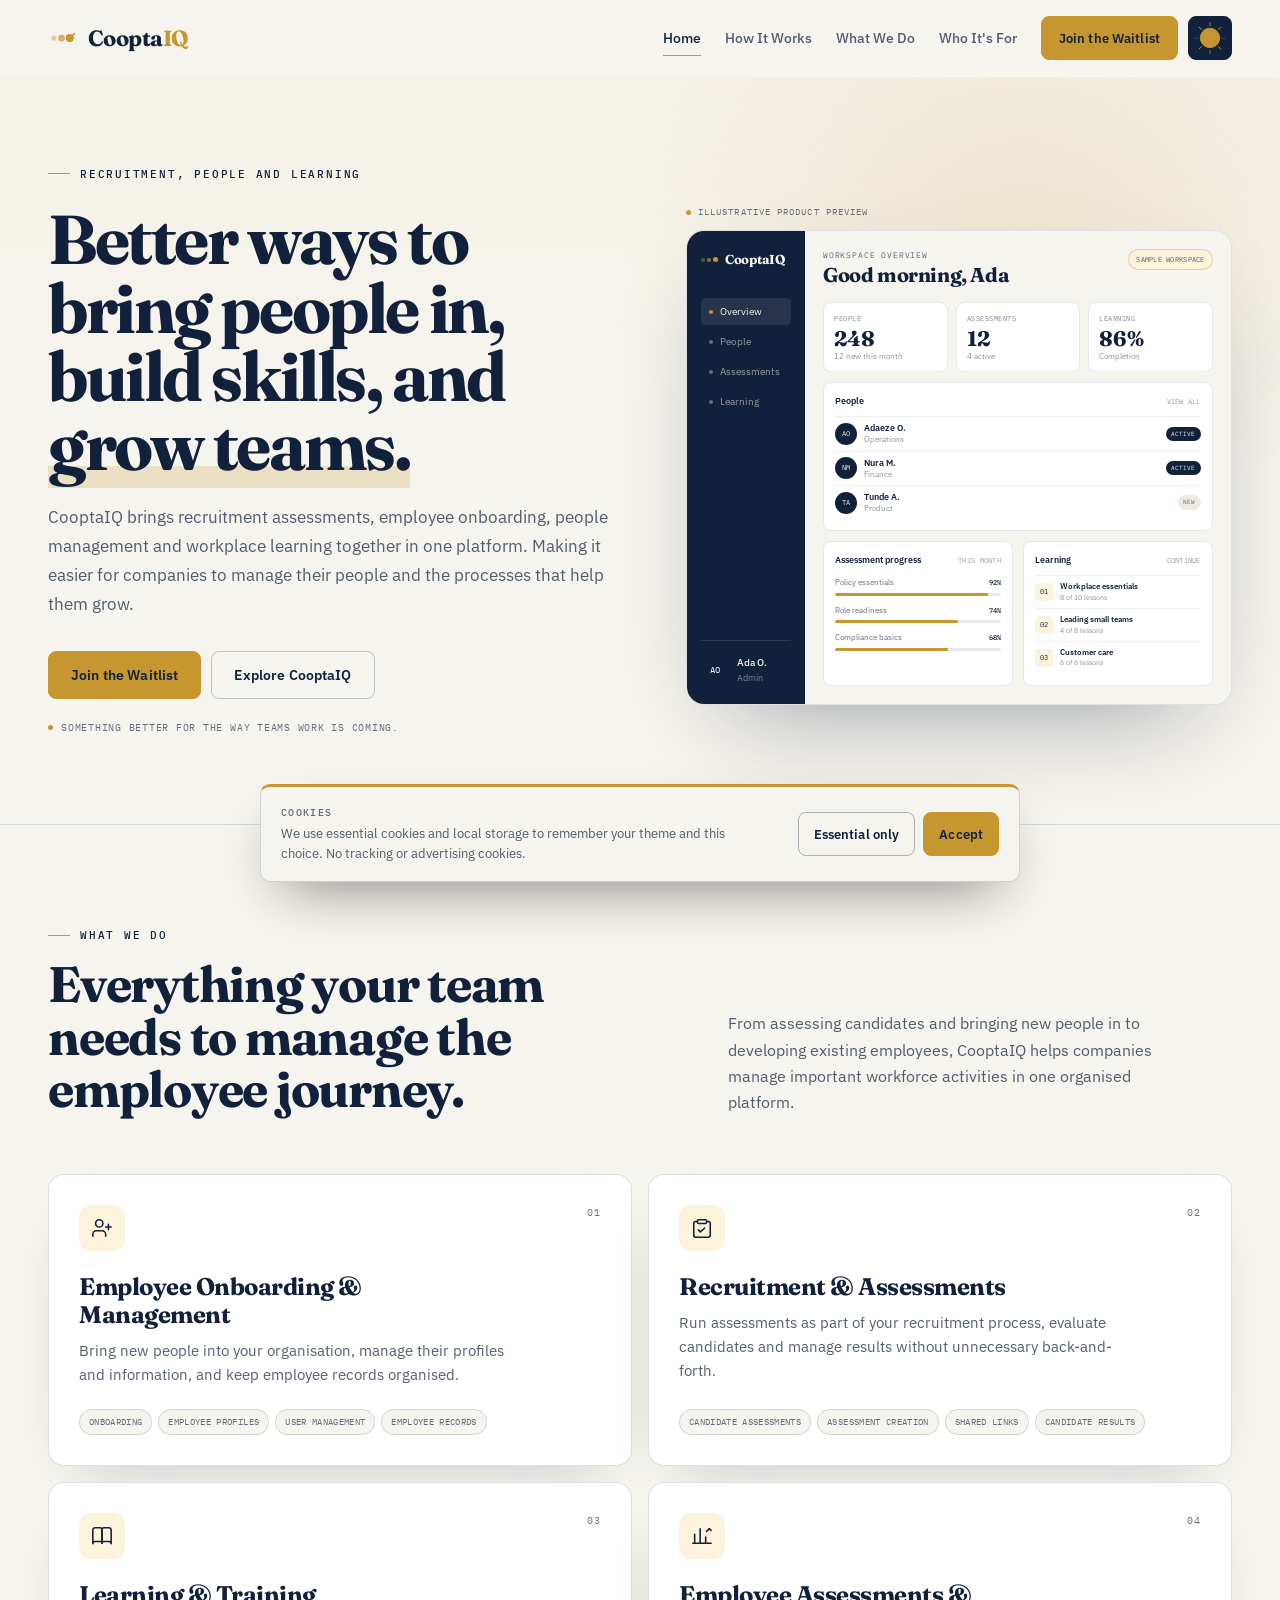
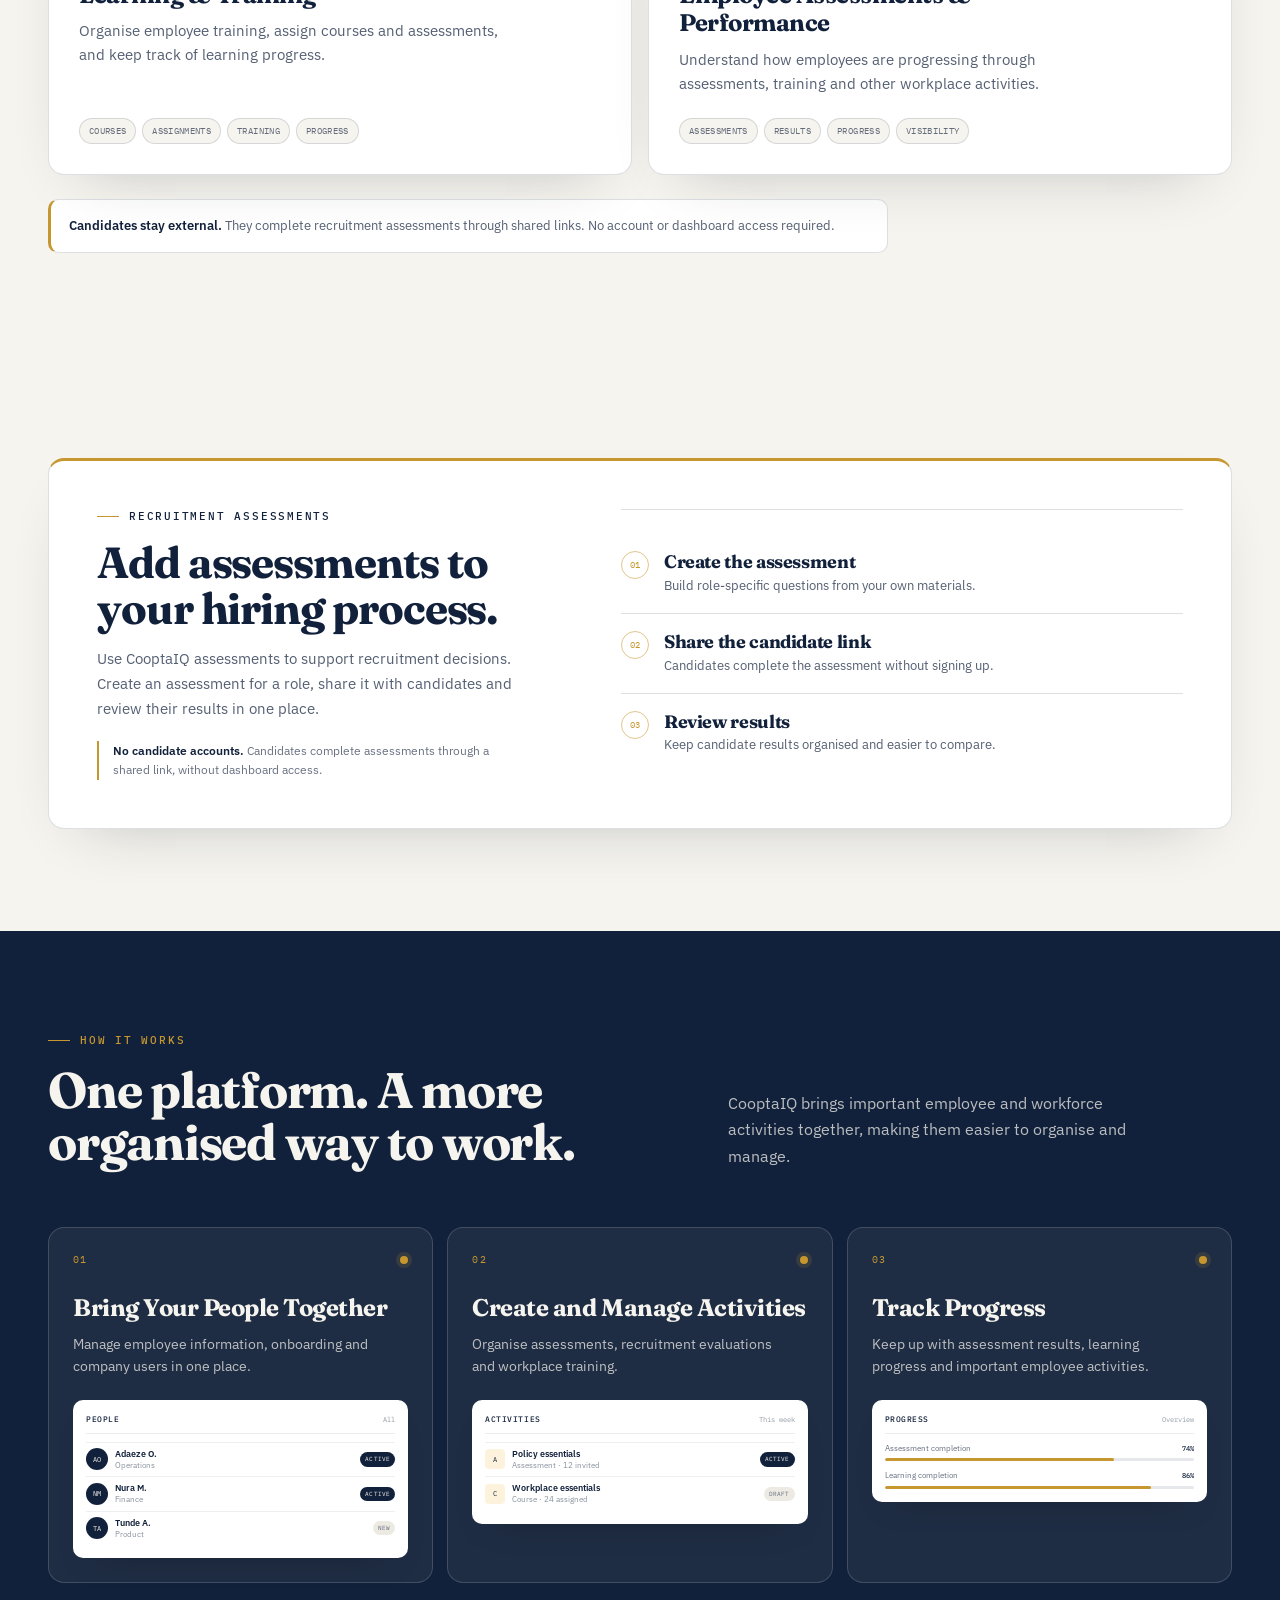
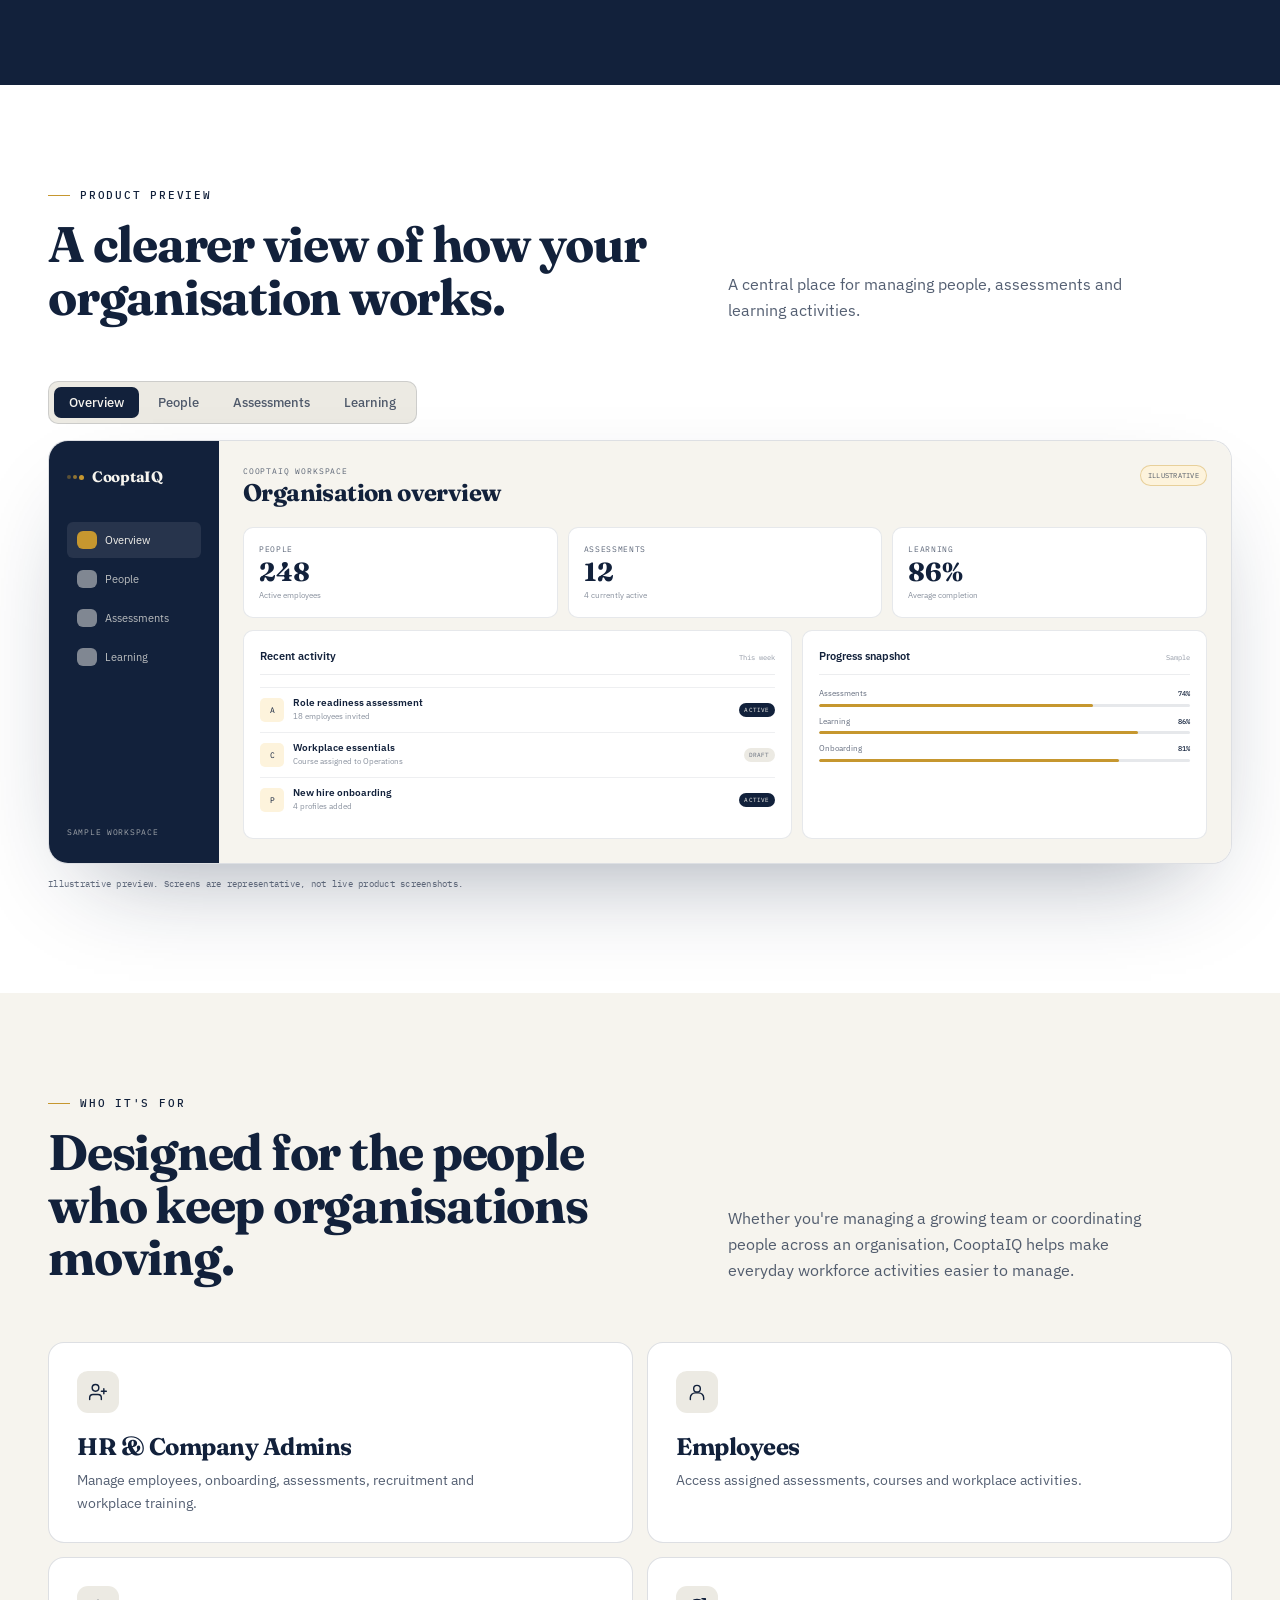
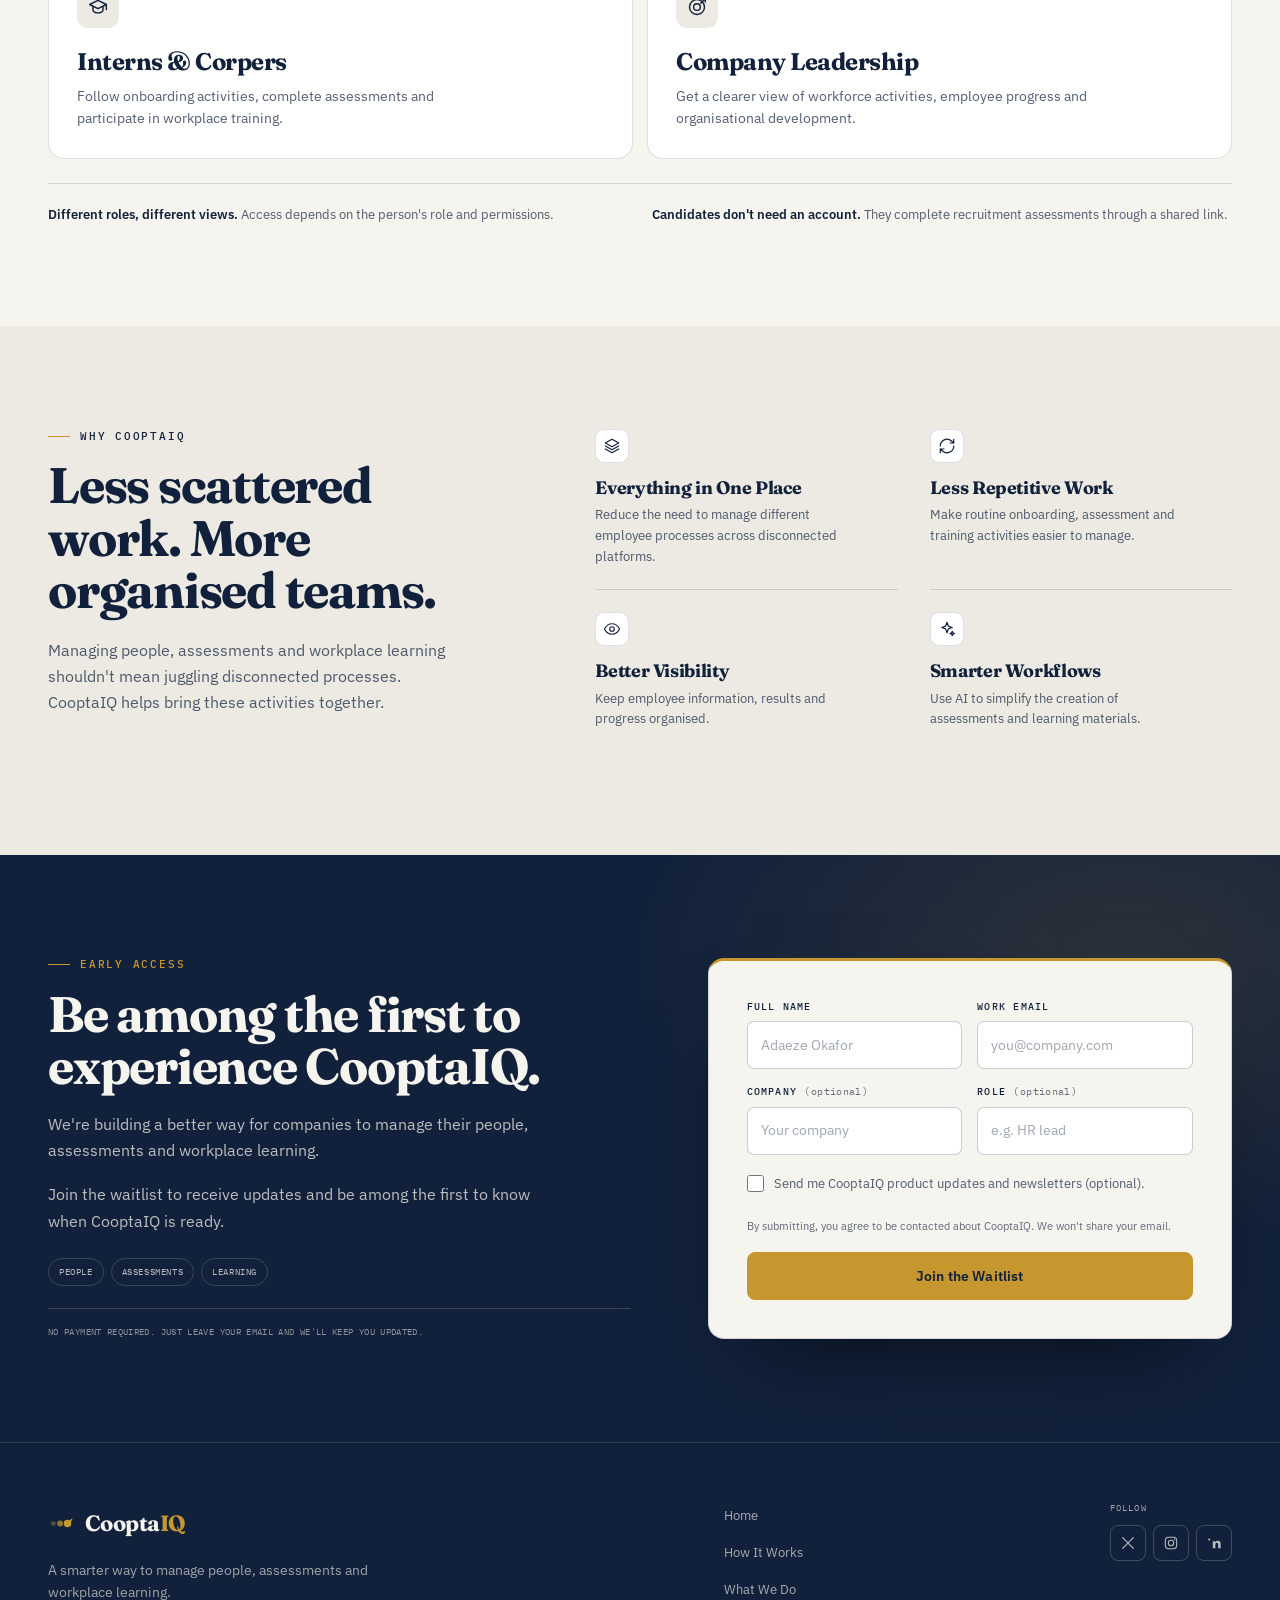
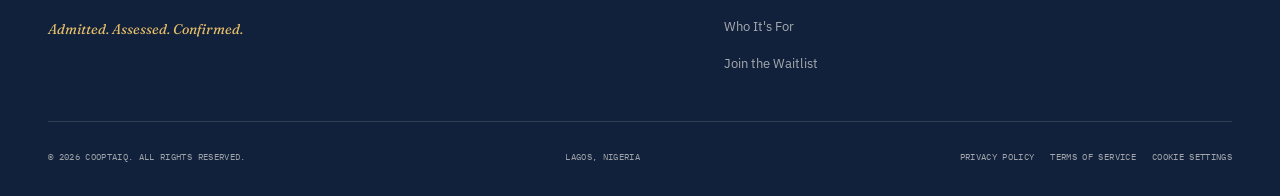
==== commit 0c1d3058: "Clarify recruitment assessment workflow" ====
--- a/index.html
+++ b/index.html
@@ -4,7 +4,7 @@
   <meta charset="UTF-8">
   <meta name="viewport" content="width=device-width, initial-scale=1.0">
   <title>CooptaIQ — Admitted. Assessed. Confirmed.</title>
-  <meta name="description" content="CooptaIQ brings employee onboarding, people management, assessments and workplace learning together in one platform.">
+  <meta name="description" content="CooptaIQ brings recruitment assessments, employee onboarding, people management and workplace learning together in one platform.">
   <meta name="theme-color" content="#F6F4EE">
   <meta name="form-endpoint" content="https://formspree.io/f/maeoejay">
   <script>
@@ -29,7 +29,7 @@
     })();
   </script>
   <meta property="og:title" content="CooptaIQ — Admitted. Assessed. Confirmed.">
-  <meta property="og:description" content="A better way to manage people, assessments and workplace learning.">
+  <meta property="og:description" content="A better way to manage recruitment assessments, people and workplace learning.">
   <meta property="og:type" content="website">
   <link rel="icon" href="assets/favicon.svg" type="image/svg+xml">
   <link rel="preconnect" href="https://fonts.googleapis.com">
@@ -77,9 +77,9 @@
     <section class="hero" id="home">
       <div class="container hero-grid">
         <div class="hero-copy">
-          <p class="eyebrow"><span class="eyebrow-rule" aria-hidden="true"></span>People, assessments and learning</p>
+          <p class="eyebrow"><span class="eyebrow-rule" aria-hidden="true"></span>Recruitment, people and learning</p>
           <h1>Better ways to bring people in, build skills, and <span class="hero-accent">grow teams.</span></h1>
-          <p class="hero-lede">CooptaIQ brings employee onboarding, people management, assessments and workplace learning together in one platform. Making it easier for companies to manage their people and the processes that help them grow.</p>
+          <p class="hero-lede">CooptaIQ brings recruitment assessments, employee onboarding, people management and workplace learning together in one platform. Making it easier for companies to manage their people and the processes that help them grow.</p>
           <div class="hero-actions">
             <a class="btn btn--primary" href="#waitlist">Join the Waitlist</a>
             <a class="btn btn--secondary" href="#product">Explore CooptaIQ</a>
@@ -187,7 +187,7 @@
             <p class="kicker">What we do</p>
             <h2>Everything your team needs to manage the employee journey.</h2>
           </div>
-          <p>From bringing new people into your organisation to developing existing employees, CooptaIQ helps companies manage important workforce activities in one organised platform.</p>
+          <p>From assessing candidates and bringing new people in to developing existing employees, CooptaIQ helps companies manage important workforce activities in one organised platform.</p>
         </div>
 
         <div class="feature-grid">
@@ -216,12 +216,12 @@
               <span class="feature-num">02</span>
             </div>
             <h3>Recruitment &amp; Assessments</h3>
-            <p>Create assessments, evaluate potential employees and manage assessment results without unnecessary back-and-forth.</p>
+            <p>Run assessments as part of your recruitment process, evaluate candidates and manage results without unnecessary back-and-forth.</p>
             <ul class="chip-list">
+              <li>Candidate assessments</li>
               <li>Assessment creation</li>
-              <li>Candidate links</li>
-              <li>Evaluation</li>
-              <li>Results</li>
+              <li>Shared links</li>
+              <li>Candidate results</li>
             </ul>
           </article>
 
@@ -261,6 +261,33 @@
         </div>
 
         <p class="section-note"><strong>Candidates stay external.</strong> They complete recruitment assessments through shared links. No account or dashboard access required.</p>
+      </div>
+    </section>
+
+    <section class="section section--recruit" id="recruitment">
+      <div class="container">
+        <div class="recruit-panel">
+          <div class="recruit-copy">
+            <p class="kicker">Recruitment assessments</p>
+            <h2>Add assessments to your hiring process.</h2>
+            <p>Use CooptaIQ assessments to support recruitment decisions. Create an assessment for a role, share it with candidates and review their results in one place.</p>
+            <p class="recruit-note"><strong>No candidate accounts.</strong> Candidates complete assessments through a shared link, without dashboard access.</p>
+          </div>
+          <ol class="recruit-steps">
+            <li>
+              <span class="recruit-num">01</span>
+              <div><h3>Create the assessment</h3><p>Build role-specific questions from your own materials.</p></div>
+            </li>
+            <li>
+              <span class="recruit-num">02</span>
+              <div><h3>Share the candidate link</h3><p>Candidates complete the assessment without signing up.</p></div>
+            </li>
+            <li>
+              <span class="recruit-num">03</span>
+              <div><h3>Review results</h3><p>Keep candidate results organised and easier to compare.</p></div>
+            </li>
+          </ol>
+        </div>
       </div>
     </section>
 
--- a/styles.css
+++ b/styles.css
@@ -1048,6 +1048,86 @@
   line-height: 1.6;
 }
 .section-note strong { color: var(--ink); font-weight: 600; }
+
+/* =========================================================
+   Recruitment assessments
+   ========================================================= */
+
+.section--recruit { background: var(--page); }
+
+.recruit-panel {
+  display: grid;
+  grid-template-columns: minmax(0, 0.9fr) minmax(0, 1.1fr);
+  gap: clamp(32px, 5vw, 64px);
+  padding: clamp(24px, 4.5vw, 48px);
+  background: var(--surface);
+  border: 1px solid var(--line);
+  border-top: 3px solid var(--brass);
+  border-radius: var(--radius);
+  box-shadow: var(--shadow);
+}
+
+.recruit-copy h2 {
+  max-width: 430px;
+  font-size: clamp(31px, 3.4vw, 44px);
+}
+
+.recruit-copy > p:not(.kicker):not(.recruit-note) {
+  max-width: 440px;
+  margin-top: 16px;
+  color: var(--muted);
+  font-size: 14.5px;
+  line-height: 1.7;
+}
+
+.recruit-note {
+  max-width: 430px;
+  margin-top: 20px;
+  padding-left: 14px;
+  border-left: 2px solid var(--brass);
+  color: var(--faint);
+  font-size: 12px;
+  line-height: 1.6;
+}
+.recruit-note strong { color: var(--ink); font-weight: 600; }
+
+.recruit-steps {
+  display: flex;
+  flex-direction: column;
+  justify-content: center;
+  border-top: 1px solid var(--line);
+}
+
+.recruit-steps li {
+  display: flex;
+  align-items: flex-start;
+  gap: 15px;
+  padding: 17px 0;
+  border-bottom: 1px solid var(--line);
+}
+.recruit-steps li:last-child { padding-bottom: 0; border-bottom: 0; }
+
+.recruit-num {
+  display: inline-flex;
+  align-items: center;
+  justify-content: center;
+  width: 28px;
+  height: 28px;
+  flex: 0 0 auto;
+  border: 1px solid rgba(198, 151, 47, 0.55);
+  border-radius: 50%;
+  color: var(--brass);
+  font-family: var(--mono);
+  font-size: 8.5px;
+}
+
+.recruit-steps h3 {
+  margin-bottom: 3px;
+  color: var(--ink);
+  font-size: 18px;
+  line-height: 1.2;
+}
+.recruit-steps p { color: var(--muted); font-size: 13px; line-height: 1.55; }
 
 /* =========================================================
    How it works
@@ -1995,6 +2075,10 @@
   .feature-grid,
   .who-grid { grid-template-columns: 1fr 1fr; }
   .step-grid { grid-template-columns: 1fr; }
+
+  .recruit-panel { grid-template-columns: 1fr; gap: 26px; }
+  .recruit-copy h2 { max-width: 580px; }
+  .recruit-note { max-width: 580px; }
   .step-card { padding: 24px; }
   .mini-ui { max-width: 430px; }
   .step-card p { max-width: 520px; }
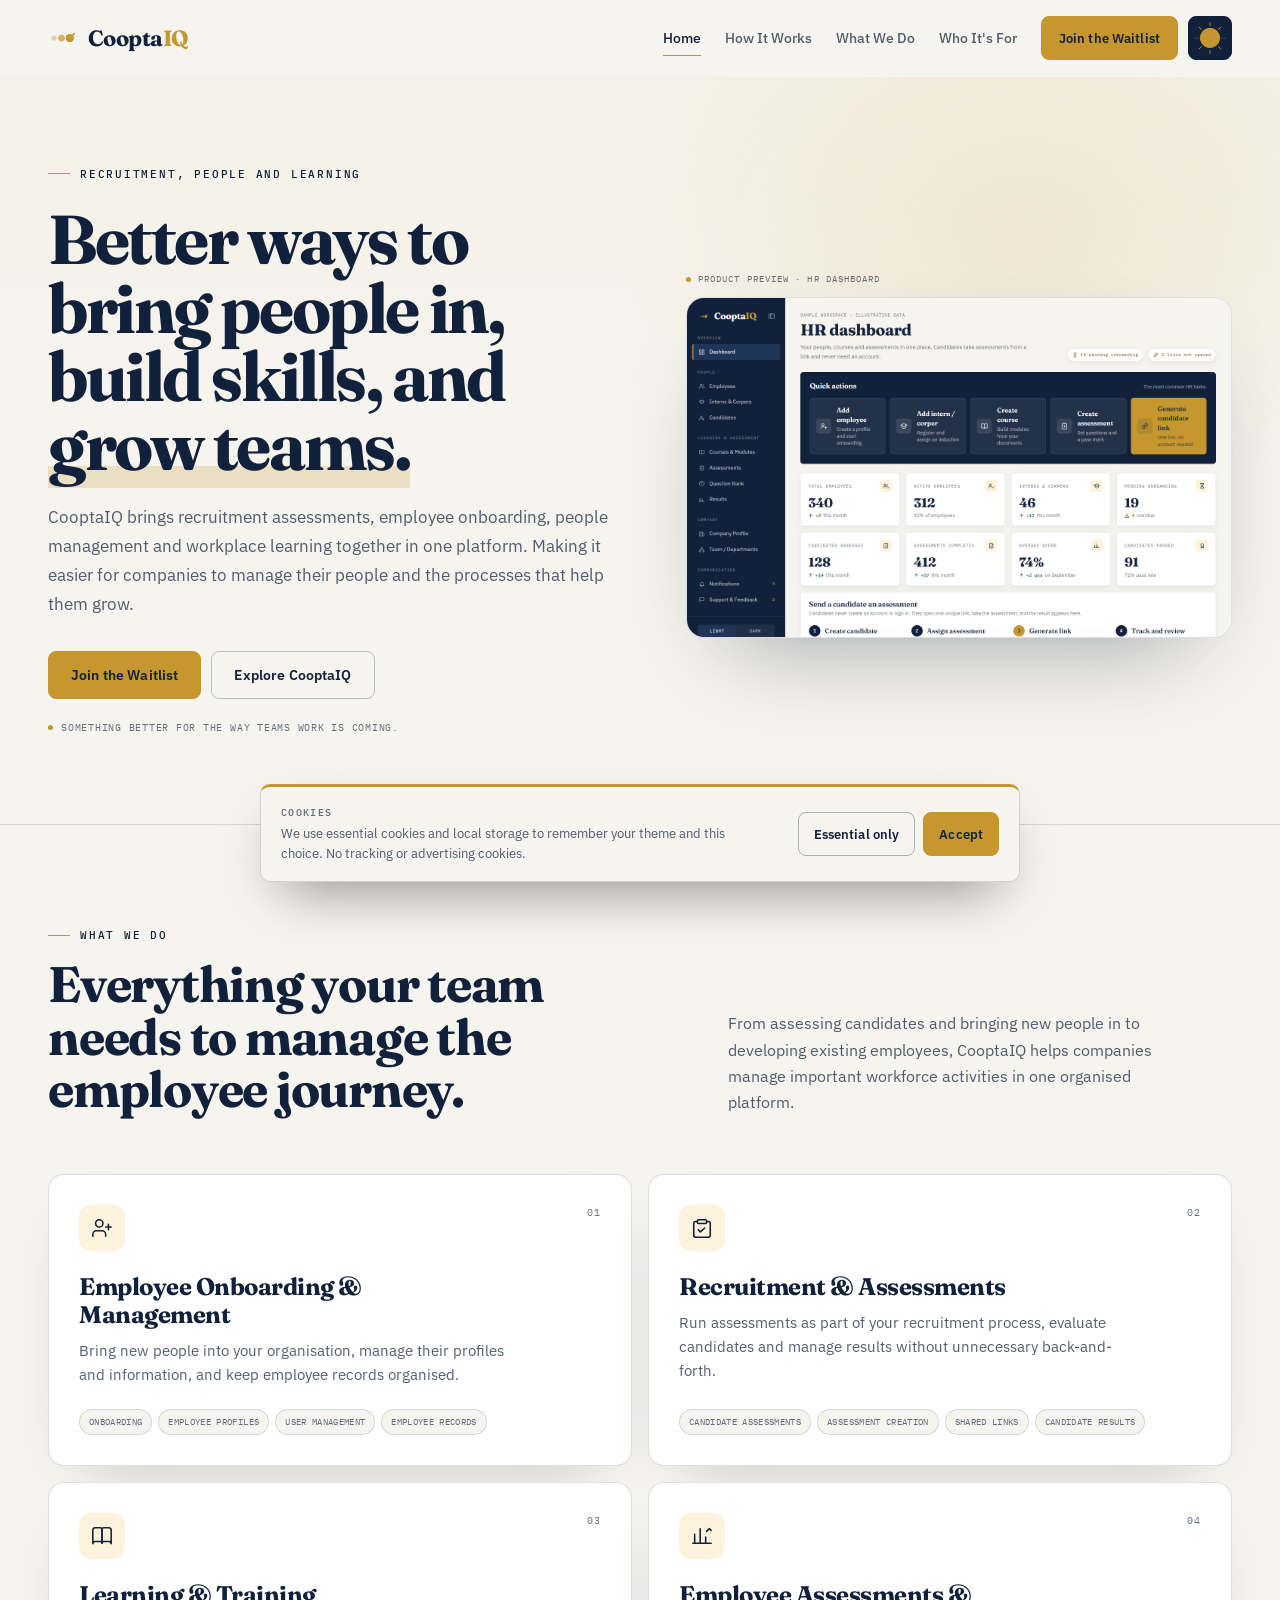
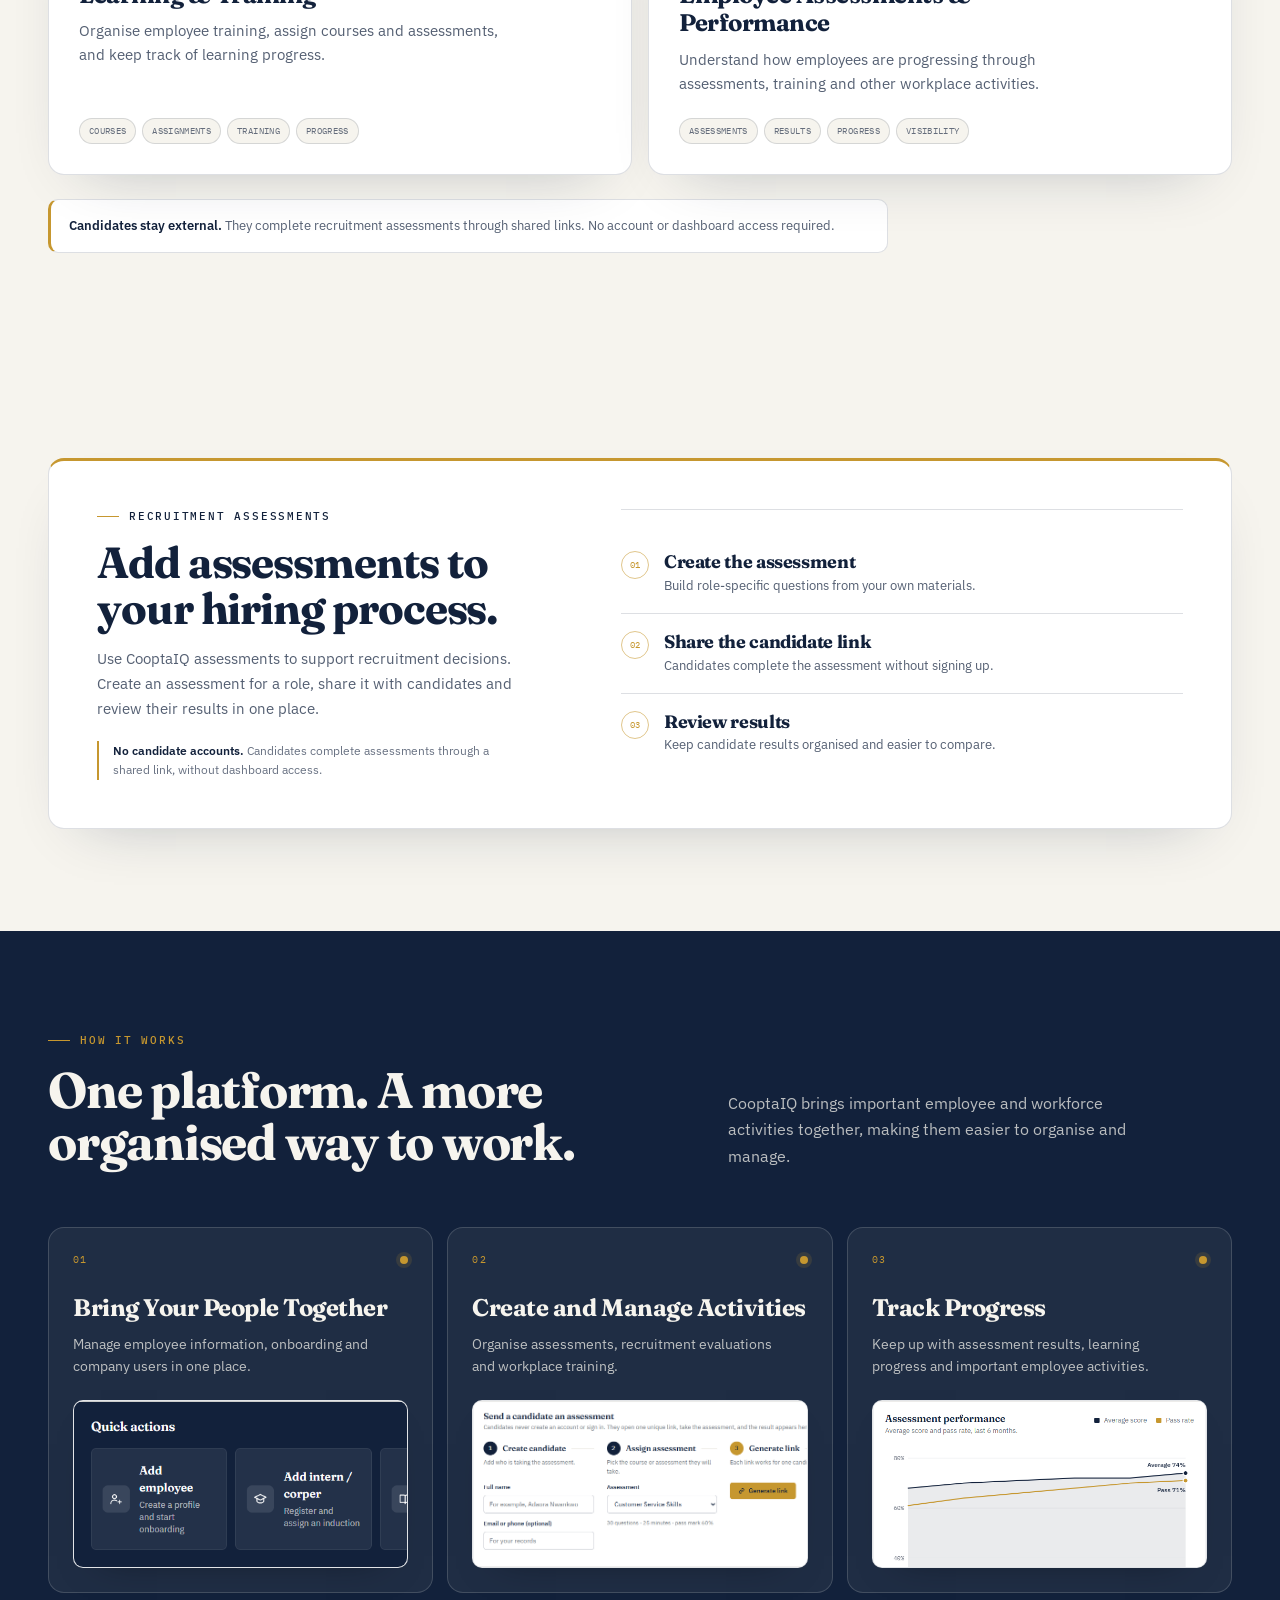
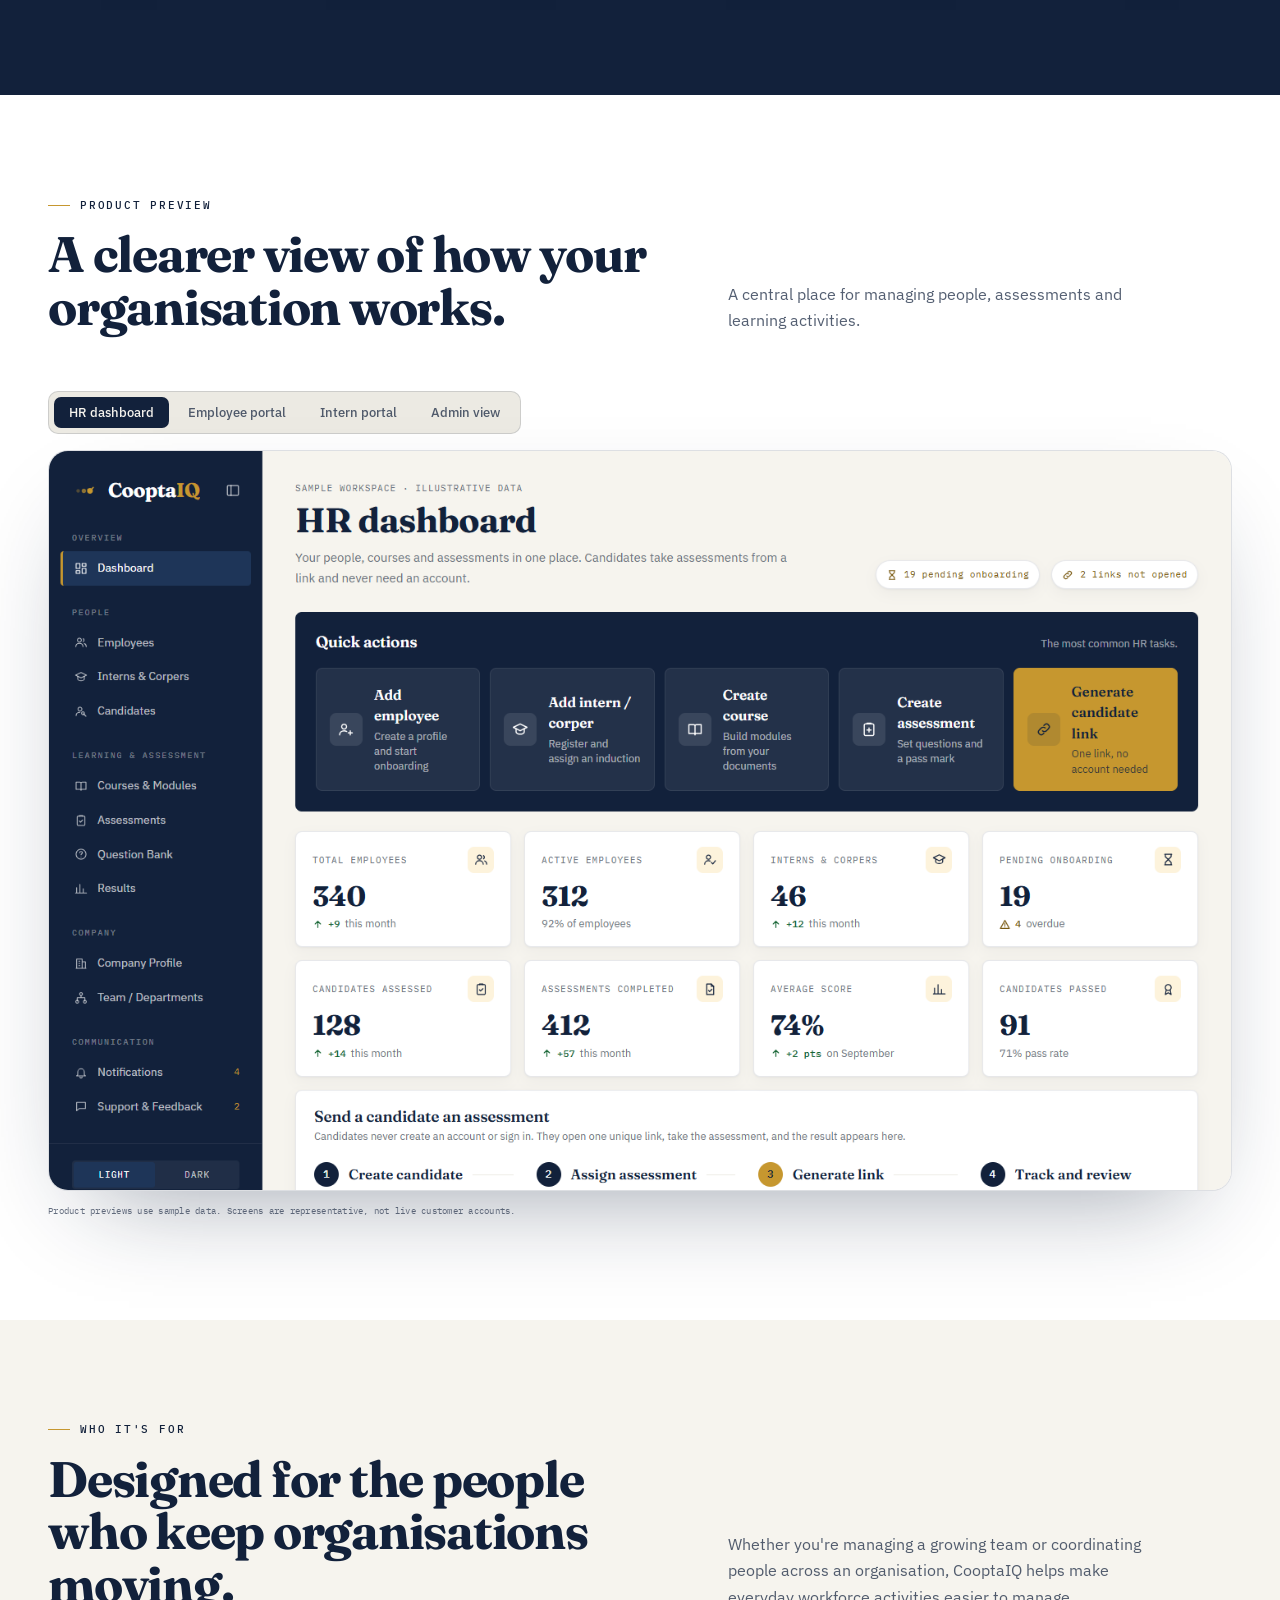
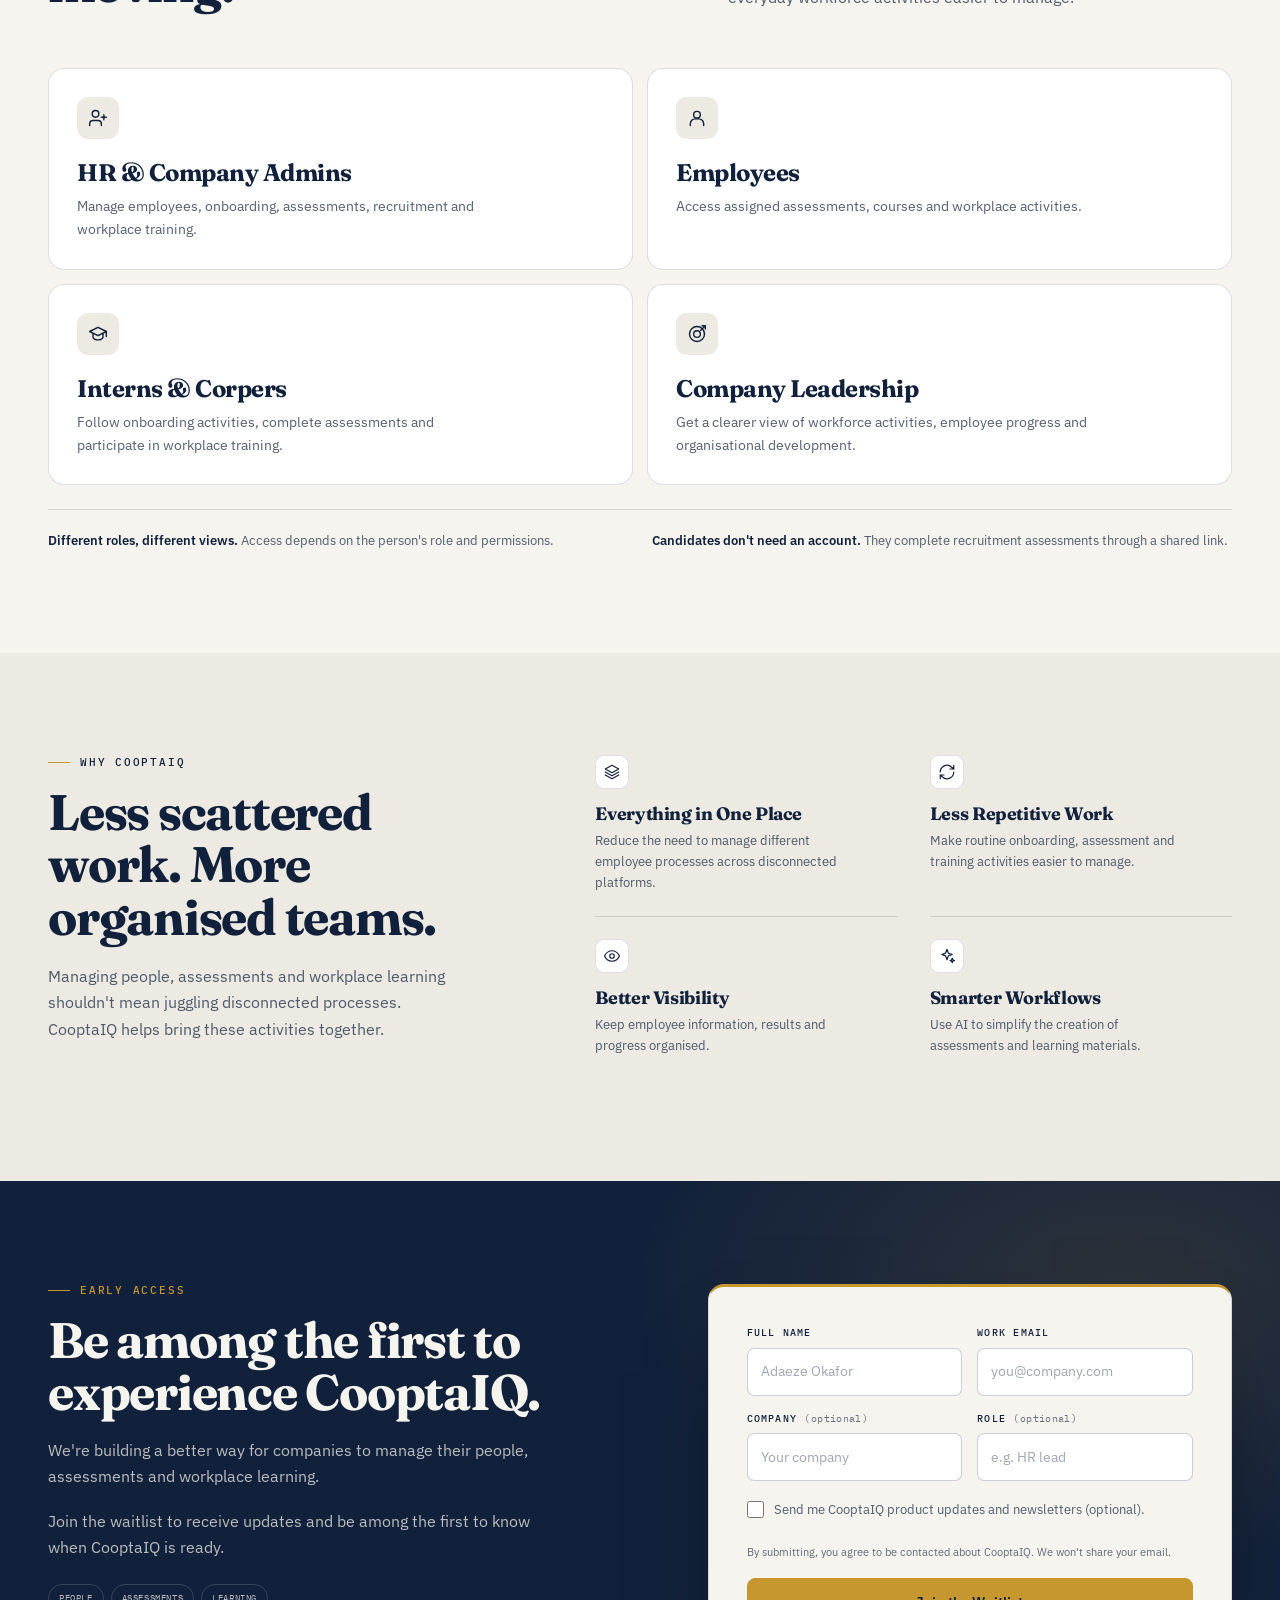
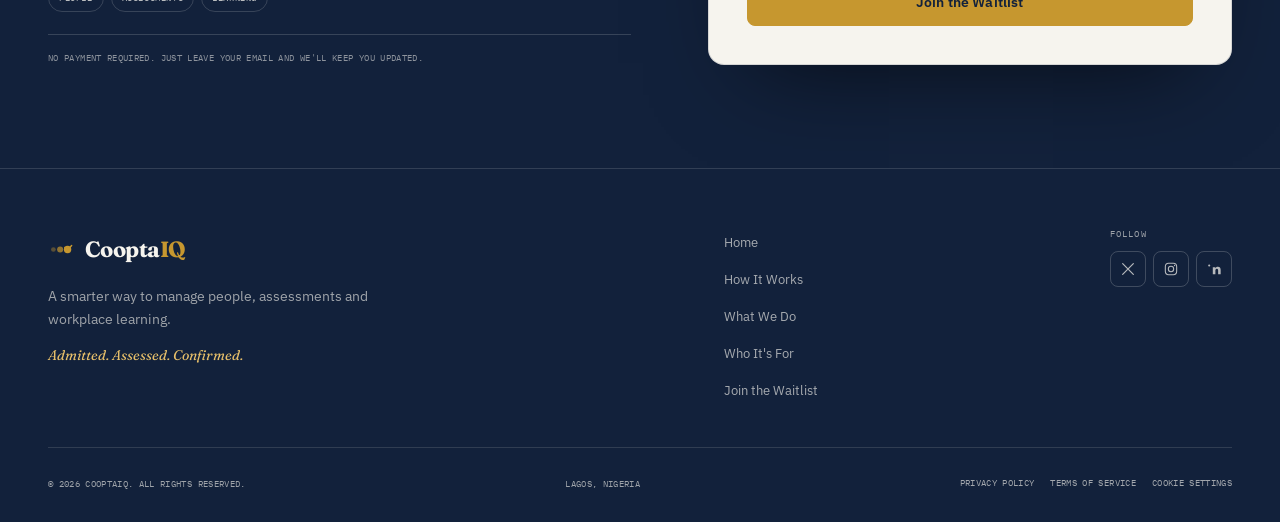
==== commit b8ae4dee: "Use dashboard prototypes for product illustrations" ====
--- a/index.html
+++ b/index.html
@@ -88,94 +88,8 @@
         </div>
 
         <div class="hero-visual">
-          <div class="preview-label">Illustrative product preview</div>
-          <div class="dash" role="img" aria-label="Illustrative CooptaIQ dashboard showing people, assessment progress and learning progress.">
-            <aside class="dash-side" aria-hidden="true">
-              <div class="dash-brand">
-                <span class="dash-brand-mark"><i></i><i></i><i></i></span>
-                <span>CooptaIQ</span>
-              </div>
-              <div class="dash-menu">
-                <span class="dash-link is-active"><span class="dash-dot"></span>Overview</span>
-                <span class="dash-link"><span class="dash-dot"></span>People</span>
-                <span class="dash-link"><span class="dash-dot"></span>Assessments</span>
-                <span class="dash-link"><span class="dash-dot"></span>Learning</span>
-              </div>
-              <div class="dash-user">
-                <span class="avatar">AO</span>
-                <span><strong>Ada O.</strong><small>Admin</small></span>
-              </div>
-            </aside>
-
-            <div class="dash-main" aria-hidden="true">
-              <div class="dash-top">
-                <div>
-                  <p class="dash-eyebrow">Workspace overview</p>
-                  <p class="dash-greeting">Good morning, Ada</p>
-                </div>
-                <span class="dash-pill">Sample workspace</span>
-              </div>
-
-              <div class="dash-stats">
-                <div class="dash-stat"><span>People</span><strong>248</strong><small>12 new this month</small></div>
-                <div class="dash-stat"><span>Assessments</span><strong>12</strong><small>4 active</small></div>
-                <div class="dash-stat"><span>Learning</span><strong>86%</strong><small>Completion</small></div>
-              </div>
-
-              <div class="dash-columns">
-                <div class="dash-card dash-people">
-                  <div class="dash-card-head"><p class="dash-card-title">People</p><span>View all</span></div>
-                  <div class="dash-person">
-                    <span class="avatar avatar--sm">AO</span>
-                    <span><strong>Adaeze O.</strong><small>Operations</small></span>
-                    <span class="mini-pill">Active</span>
-                  </div>
-                  <div class="dash-person">
-                    <span class="avatar avatar--sm">NM</span>
-                    <span><strong>Nura M.</strong><small>Finance</small></span>
-                    <span class="mini-pill">Active</span>
-                  </div>
-                  <div class="dash-person">
-                    <span class="avatar avatar--sm">TA</span>
-                    <span><strong>Tunde A.</strong><small>Product</small></span>
-                    <span class="mini-pill mini-pill--soft">New</span>
-                  </div>
-                </div>
-
-                <div class="dash-card">
-                  <div class="dash-card-head"><p class="dash-card-title">Assessment progress</p><span>This month</span></div>
-                  <div class="mini-progress">
-                    <div><span>Policy essentials</span><b>92%</b></div>
-                    <div class="bar"><i style="width:92%"></i></div>
-                  </div>
-                  <div class="mini-progress">
-                    <div><span>Role readiness</span><b>74%</b></div>
-                    <div class="bar"><i style="width:74%"></i></div>
-                  </div>
-                  <div class="mini-progress">
-                    <div><span>Compliance basics</span><b>68%</b></div>
-                    <div class="bar"><i style="width:68%"></i></div>
-                  </div>
-                </div>
-
-                <div class="dash-card">
-                  <div class="dash-card-head"><p class="dash-card-title">Learning</p><span>Continue</span></div>
-                  <div class="dash-course">
-                    <span class="course-mark">01</span>
-                    <span><strong>Workplace essentials</strong><small>8 of 10 lessons</small></span>
-                  </div>
-                  <div class="dash-course">
-                    <span class="course-mark">02</span>
-                    <span><strong>Leading small teams</strong><small>4 of 8 lessons</small></span>
-                  </div>
-                  <div class="dash-course">
-                    <span class="course-mark">03</span>
-                    <span><strong>Customer care</strong><small>6 of 6 lessons</small></span>
-                  </div>
-                </div>
-              </div>
-            </div>
-          </div>
+          <div class="preview-label">Product preview &middot; HR dashboard</div>
+          <img class="hero-shot" src="assets/product-hr.png" width="1440" height="900" alt="Illustrative CooptaIQ HR dashboard showing people, assessments, recruitment and learning." fetchpriority="high" decoding="async">
         </div>
       </div>
     </section>
@@ -306,34 +220,21 @@
             <div class="step-top"><span class="step-number">01</span><span class="step-dot" aria-hidden="true"></span></div>
             <h3>Bring Your People Together</h3>
             <p>Manage employee information, onboarding and company users in one place.</p>
-            <div class="mini-ui" aria-hidden="true">
-              <div class="mini-ui-head"><span>People</span><span>All</span></div>
-              <div class="mini-person"><span class="avatar avatar--sm">AO</span><span><strong>Adaeze O.</strong><small>Operations</small></span><span class="mini-pill">Active</span></div>
-              <div class="mini-person"><span class="avatar avatar--sm">NM</span><span><strong>Nura M.</strong><small>Finance</small></span><span class="mini-pill">Active</span></div>
-              <div class="mini-person"><span class="avatar avatar--sm">TA</span><span><strong>Tunde A.</strong><small>Product</small></span><span class="mini-pill mini-pill--soft">New</span></div>
-            </div>
+            <img class="step-shot" src="assets/step-people.png" width="1100" height="244" alt="" loading="lazy" decoding="async" aria-hidden="true">
           </li>
 
           <li class="step-card">
             <div class="step-top"><span class="step-number">02</span><span class="step-dot" aria-hidden="true"></span></div>
             <h3>Create and Manage Activities</h3>
             <p>Organise assessments, recruitment evaluations and workplace training.</p>
-            <div class="mini-ui" aria-hidden="true">
-              <div class="mini-ui-head"><span>Activities</span><span>This week</span></div>
-              <div class="mini-activity"><span class="mini-activity-icon">A</span><span><strong>Policy essentials</strong><small>Assessment · 12 invited</small></span><span class="mini-pill">Active</span></div>
-              <div class="mini-activity"><span class="mini-activity-icon">C</span><span><strong>Workplace essentials</strong><small>Course · 24 assigned</small></span><span class="mini-pill mini-pill--soft">Draft</span></div>
-            </div>
+            <img class="step-shot" src="assets/step-activities.png" width="1100" height="365" alt="" loading="lazy" decoding="async" aria-hidden="true">
           </li>
 
           <li class="step-card">
             <div class="step-top"><span class="step-number">03</span><span class="step-dot" aria-hidden="true"></span></div>
             <h3>Track Progress</h3>
             <p>Keep up with assessment results, learning progress and important employee activities.</p>
-            <div class="mini-ui" aria-hidden="true">
-              <div class="mini-ui-head"><span>Progress</span><span>Overview</span></div>
-              <div class="mini-progress"><div><span>Assessment completion</span><b>74%</b></div><div class="bar"><i style="width:74%"></i></div></div>
-              <div class="mini-progress"><div><span>Learning completion</span><b>86%</b></div><div class="bar"><i style="width:86%"></i></div></div>
-            </div>
+            <img class="step-shot" src="assets/step-progress.png" width="635" height="540" alt="" loading="lazy" decoding="async" aria-hidden="true">
           </li>
         </ol>
       </div>
@@ -350,90 +251,16 @@
         </div>
 
         <div class="product-tabs" role="group" aria-label="Product preview">
-          <button class="product-tab is-active" type="button" aria-pressed="true" data-preview-tab="overview">Overview</button>
-          <button class="product-tab" type="button" aria-pressed="false" data-preview-tab="people">People</button>
-          <button class="product-tab" type="button" aria-pressed="false" data-preview-tab="assessments">Assessments</button>
-          <button class="product-tab" type="button" aria-pressed="false" data-preview-tab="learning">Learning</button>
-        </div>
-
-        <div class="product-frame" role="img" aria-label="Illustrative CooptaIQ overview preview showing people, assessments and learning activity.">
-          <aside class="product-side" aria-hidden="true">
-            <div class="product-side-brand"><span class="dash-brand-mark"><i></i><i></i><i></i></span><span>CooptaIQ</span></div>
-            <div class="product-side-nav">
-              <span class="is-active"><span class="dash-dot"></span>Overview</span>
-              <span><span class="dash-dot"></span>People</span>
-              <span><span class="dash-dot"></span>Assessments</span>
-              <span><span class="dash-dot"></span>Learning</span>
-            </div>
-            <span class="product-side-foot">Sample workspace</span>
-          </aside>
-
-          <div class="product-main">
-            <div class="product-topbar">
-              <div>
-                <p class="dash-eyebrow">CooptaIQ workspace</p>
-                <p class="product-title">Organisation overview</p>
-              </div>
-              <span class="dash-pill">Illustrative</span>
-            </div>
-
-            <div class="product-panel" id="panel-overview" data-preview-panel="overview">
-              <div class="product-stats">
-                <div><span>People</span><strong>248</strong><small>Active employees</small></div>
-                <div><span>Assessments</span><strong>12</strong><small>4 currently active</small></div>
-                <div><span>Learning</span><strong>86%</strong><small>Average completion</small></div>
-              </div>
-              <div class="product-columns">
-                <div class="product-card">
-                  <div class="product-card-head"><p class="product-card-title">Recent activity</p><span>This week</span></div>
-                  <div class="activity-row"><span class="activity-mark">A</span><span><strong>Role readiness assessment</strong><small>18 employees invited</small></span><span class="mini-pill">Active</span></div>
-                  <div class="activity-row"><span class="activity-mark">C</span><span><strong>Workplace essentials</strong><small>Course assigned to Operations</small></span><span class="mini-pill mini-pill--soft">Draft</span></div>
-                  <div class="activity-row"><span class="activity-mark">P</span><span><strong>New hire onboarding</strong><small>4 profiles added</small></span><span class="mini-pill">Active</span></div>
-                </div>
-                <div class="product-card">
-                  <div class="product-card-head"><p class="product-card-title">Progress snapshot</p><span>Sample</span></div>
-                  <div class="mini-progress"><div><span>Assessments</span><b>74%</b></div><div class="bar"><i style="width:74%"></i></div></div>
-                  <div class="mini-progress"><div><span>Learning</span><b>86%</b></div><div class="bar"><i style="width:86%"></i></div></div>
-                  <div class="mini-progress"><div><span>Onboarding</span><b>81%</b></div><div class="bar"><i style="width:81%"></i></div></div>
-                </div>
-              </div>
-            </div>
-
-            <div class="product-panel" id="panel-people" data-preview-panel="people" hidden>
-              <div class="product-card product-card--full">
-                <div class="product-card-head"><p class="product-card-title">People</p><span>248 employees</span></div>
-                <div class="people-table">
-                  <div class="people-row people-row--head"><span>Name</span><span class="col-dept">Department</span><span>Status</span></div>
-                  <div class="people-row"><span><span class="avatar avatar--sm">AO</span><strong>Adaeze O.</strong></span><span class="col-dept">Operations</span><span class="mini-pill">Active</span></div>
-                  <div class="people-row"><span><span class="avatar avatar--sm">NM</span><strong>Nura M.</strong></span><span class="col-dept">Finance</span><span class="mini-pill">Active</span></div>
-                  <div class="people-row"><span><span class="avatar avatar--sm">TA</span><strong>Tunde A.</strong></span><span class="col-dept">Product</span><span class="mini-pill mini-pill--soft">New</span></div>
-                  <div class="people-row"><span><span class="avatar avatar--sm">EK</span><strong>Efe K.</strong></span><span class="col-dept">People</span><span class="mini-pill">Active</span></div>
-                </div>
-              </div>
-            </div>
-
-            <div class="product-panel" id="panel-assessments" data-preview-panel="assessments" hidden>
-              <div class="product-card product-card--full">
-                <div class="product-card-head"><p class="product-card-title">Assessments</p><span>12 total</span></div>
-                <div class="activity-row"><span class="activity-mark">01</span><span><strong>Policy essentials</strong><small>Recruitment assessment · 32 invited</small></span><span class="mini-pill">Active</span></div>
-                <div class="activity-row"><span class="activity-mark">02</span><span><strong>Role readiness</strong><small>Employee assessment · 18 invited</small></span><span class="mini-pill">Active</span></div>
-                <div class="activity-row"><span class="activity-mark">03</span><span><strong>Compliance basics</strong><small>Internal assessment · 46 completed</small></span><span class="mini-pill mini-pill--soft">Closed</span></div>
-              </div>
-            </div>
-
-            <div class="product-panel" id="panel-learning" data-preview-panel="learning" hidden>
-              <div class="product-card product-card--full">
-                <div class="product-card-head"><p class="product-card-title">Learning</p><span>8 courses</span></div>
-                <div class="course-grid">
-                  <div class="course-card"><span class="course-mark">01</span><strong>Workplace essentials</strong><small>8 of 10 lessons</small><div class="bar"><i style="width:80%"></i></div></div>
-                  <div class="course-card"><span class="course-mark">02</span><strong>Leading small teams</strong><small>4 of 8 lessons</small><div class="bar"><i style="width:50%"></i></div></div>
-                  <div class="course-card"><span class="course-mark">03</span><strong>Customer care</strong><small>6 of 6 lessons</small><div class="bar"><i style="width:100%"></i></div></div>
-                </div>
-              </div>
-            </div>
-          </div>
-        </div>
-        <p class="preview-caption">Illustrative preview. Screens are representative, not live product screenshots.</p>
+          <button class="product-tab is-active" type="button" aria-pressed="true" data-preview-tab="hr">HR dashboard</button>
+          <button class="product-tab" type="button" aria-pressed="false" data-preview-tab="employee">Employee portal</button>
+          <button class="product-tab" type="button" aria-pressed="false" data-preview-tab="intern">Intern portal</button>
+          <button class="product-tab" type="button" aria-pressed="false" data-preview-tab="admin">Admin view</button>
+        </div>
+
+        <figure class="product-frame">
+          <img class="product-shot" data-product-image src="assets/product-hr.png" width="1440" height="900" alt="Illustrative CooptaIQ HR dashboard showing people, assessments, recruitment and learning." loading="lazy" decoding="async">
+        </figure>
+        <p class="preview-caption">Product previews use sample data. Screens are representative, not live customer accounts.</p>
       </div>
     </section>
 
--- a/styles.css
+++ b/styles.css
@@ -554,6 +554,19 @@
   min-width: 0;
 }
 
+.hero-shot {
+  display: block;
+  width: 100%;
+  height: auto;
+  aspect-ratio: 16 / 10;
+  object-fit: cover;
+  object-position: top left;
+  background: #FFFFFF;
+  border: 1px solid var(--line);
+  border-radius: 18px;
+  box-shadow: var(--shadow-lg);
+}
+
 .preview-label {
   display: inline-flex;
   align-items: center;
@@ -1181,6 +1194,19 @@
   background: #FFFFFF;
   border-radius: 10px;
   color: #12213B;
+  box-shadow: 0 16px 36px -28px rgba(0, 0, 0, 0.5);
+}
+
+.step-shot {
+  display: block;
+  width: 100%;
+  height: 168px;
+  margin-top: 22px;
+  object-fit: cover;
+  object-position: top left;
+  background: #FFFFFF;
+  border: 1px solid rgba(18, 33, 59, 0.12);
+  border-radius: 10px;
   box-shadow: 0 16px 36px -28px rgba(0, 0, 0, 0.5);
 }
 .mini-ui-head {
@@ -1286,8 +1312,8 @@
 }
 
 .product-frame {
-  display: grid;
-  grid-template-columns: 170px minmax(0, 1fr);
+  display: block;
+  padding: 0;
   overflow: hidden;
   background: #FFFFFF;
   border: 1px solid rgba(18, 33, 59, 0.14);
@@ -1295,6 +1321,15 @@
   box-shadow: var(--shadow-lg);
   color: #12213B;
 }
+
+.product-shot {
+  display: block;
+  width: 100%;
+  height: auto;
+  background: #FFFFFF;
+}
+
+.product-shot.is-swapping { animation: panel-in 260ms var(--ease) both; }
 
 .product-side {
   display: flex;
@@ -2109,6 +2144,8 @@
   .who-grid { grid-template-columns: 1fr; }
 
   .hero { padding-top: 48px; }
+  .hero-shot { aspect-ratio: 4 / 3; }
+  .step-shot { height: 190px; }
   .hero-actions .btn { flex: 1 1 auto; }
   .dash { grid-template-columns: 1fr; }
   .dash-side { display: none; }
@@ -2151,8 +2188,12 @@
   .form-grid { grid-template-columns: 1fr; }
   .waitlist-card { padding: 22px 18px 24px; }
 
-  .product-tabs { width: 100%; }
-  .product-tab { flex: 1 0 auto; }
+  .product-tabs {
+    width: 100%;
+    flex-wrap: wrap;
+    overflow: visible;
+  }
+  .product-tab { flex: 1 1 auto; }
 
   .footer-top { grid-template-columns: 1fr; gap: 28px; }
   .footer-brand { grid-column: auto; }
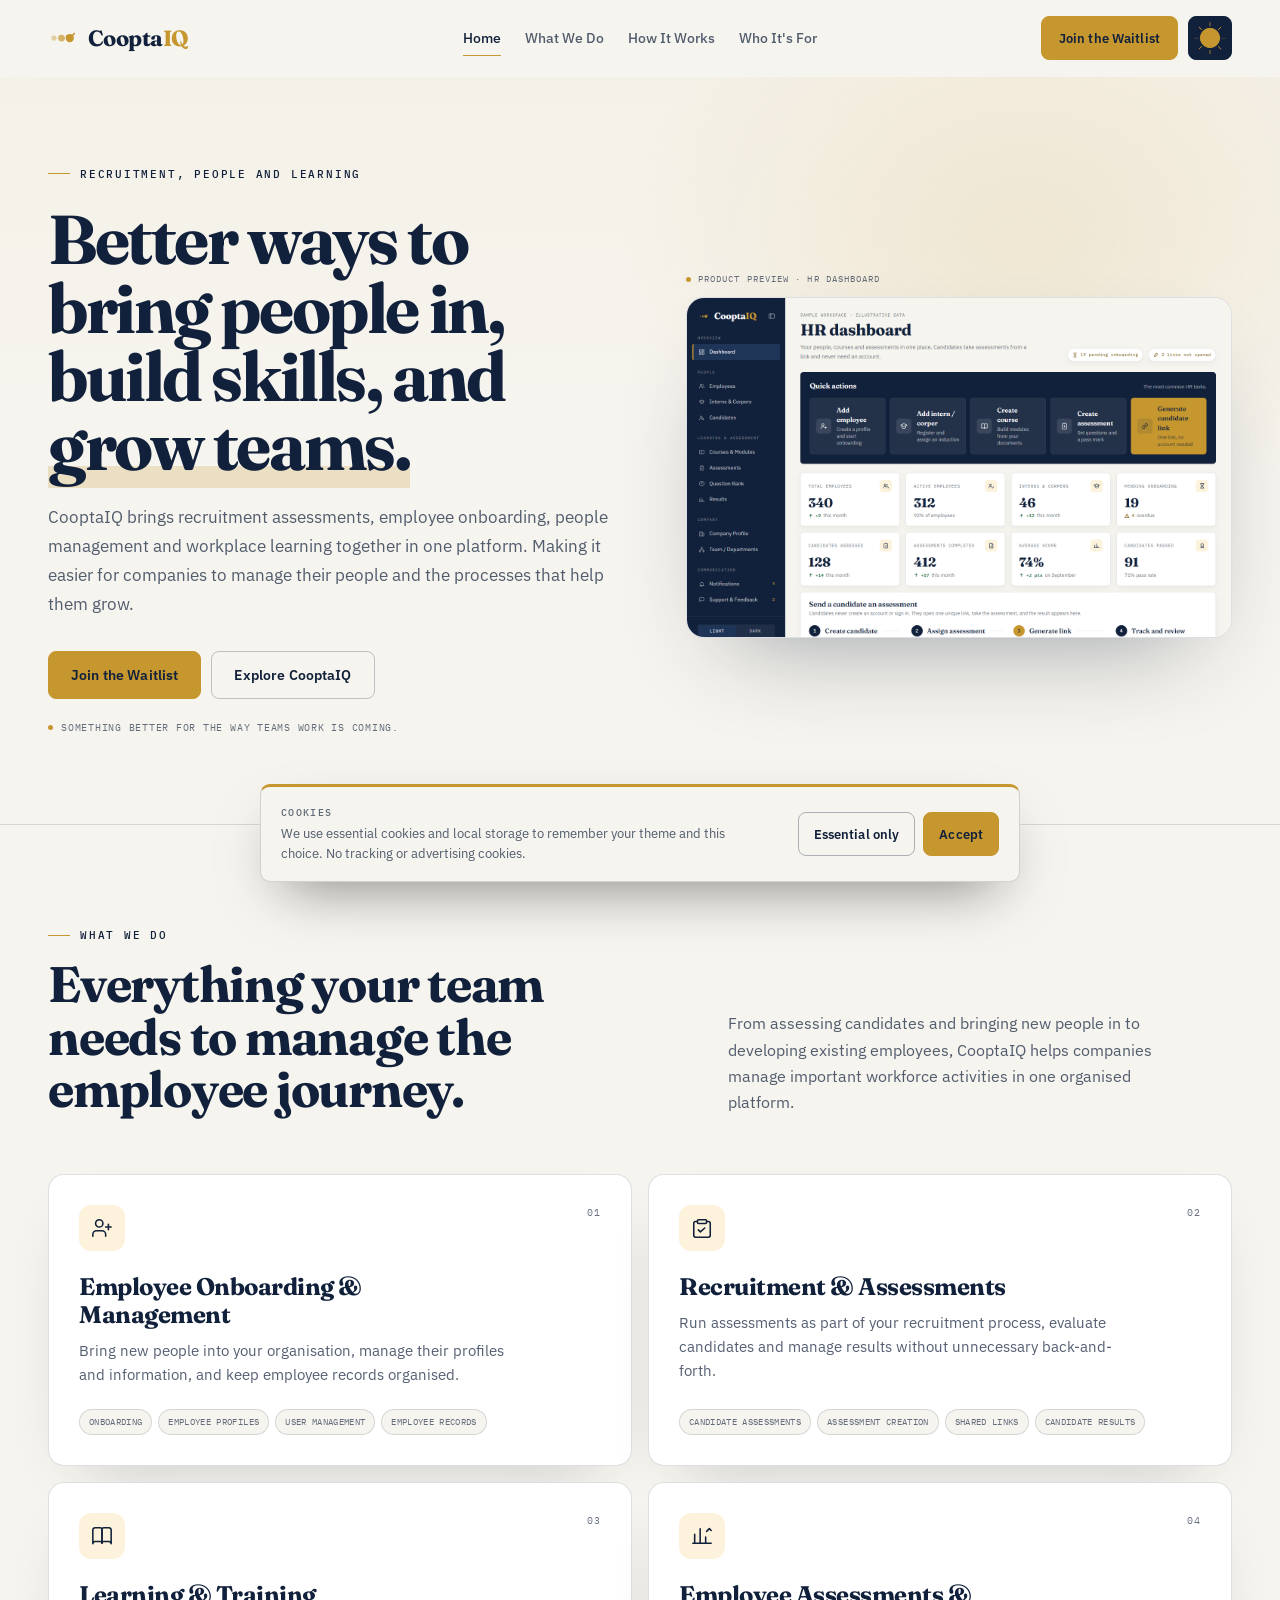
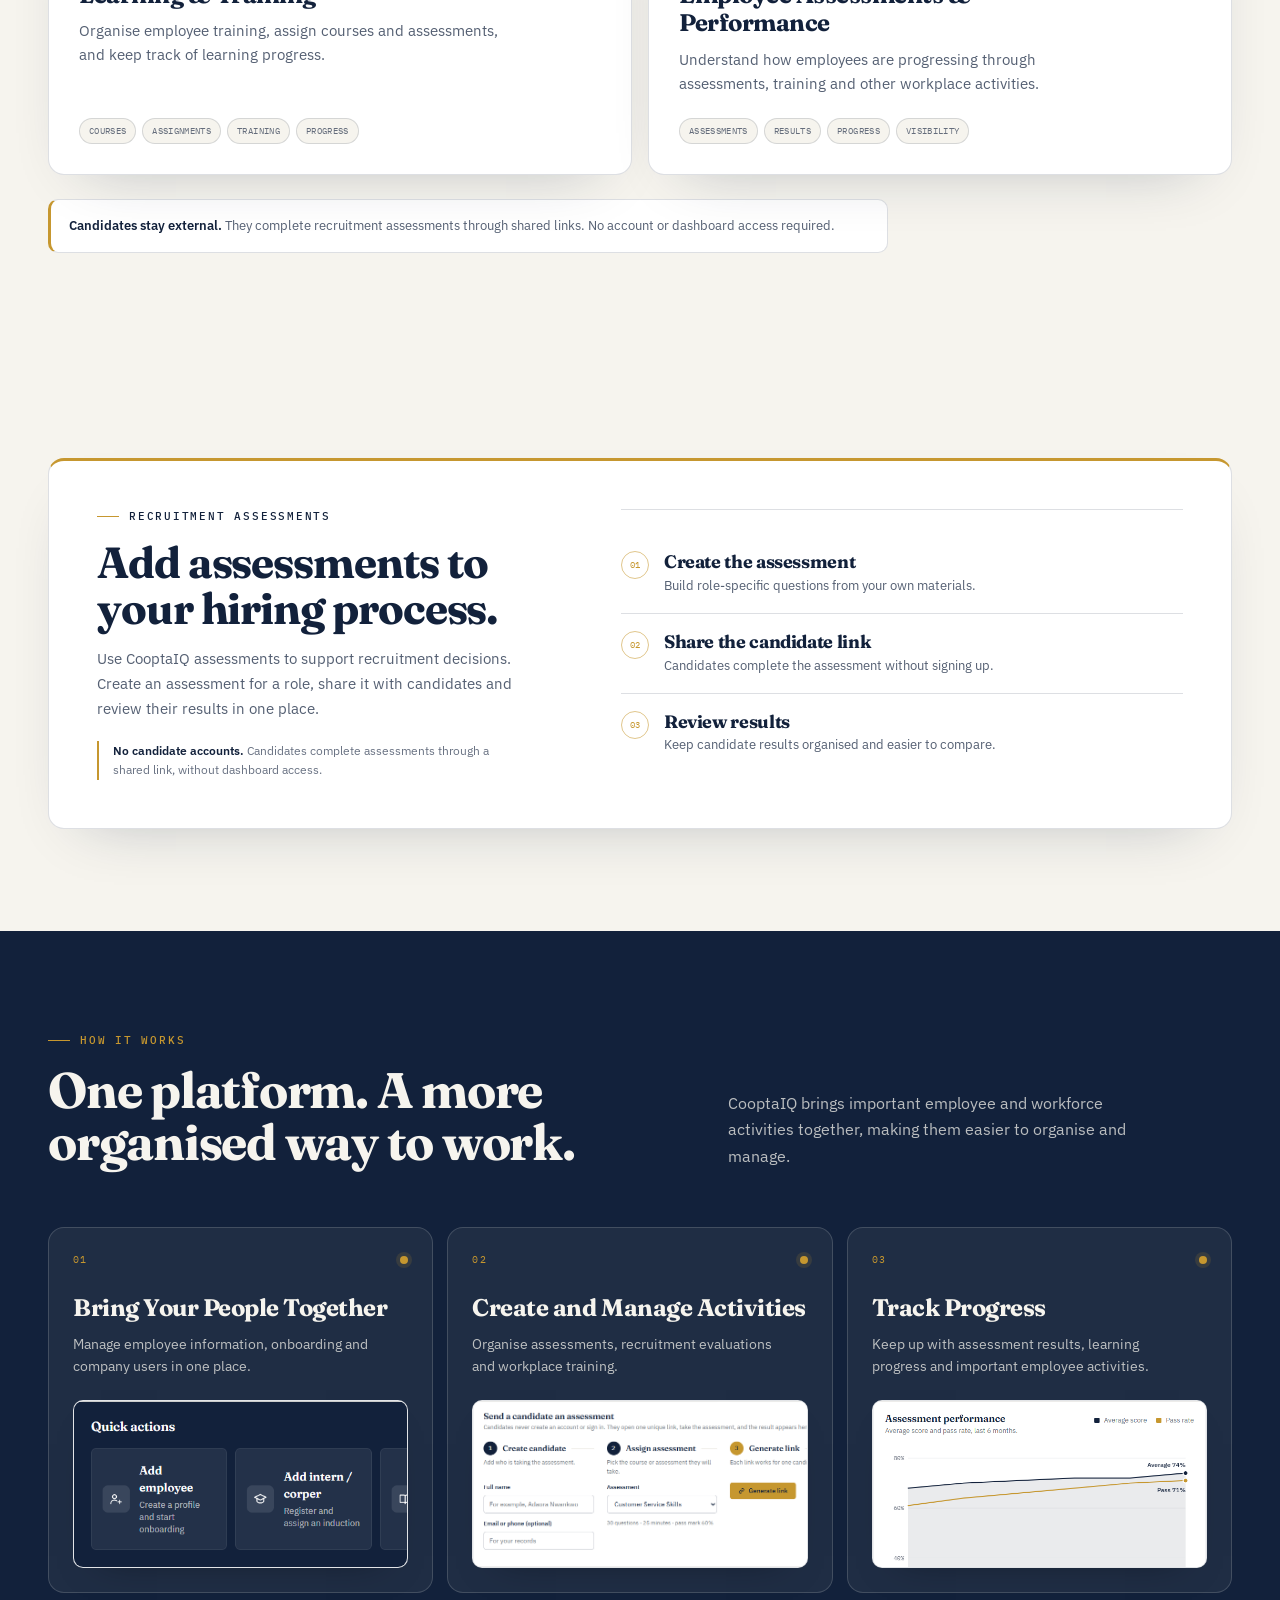
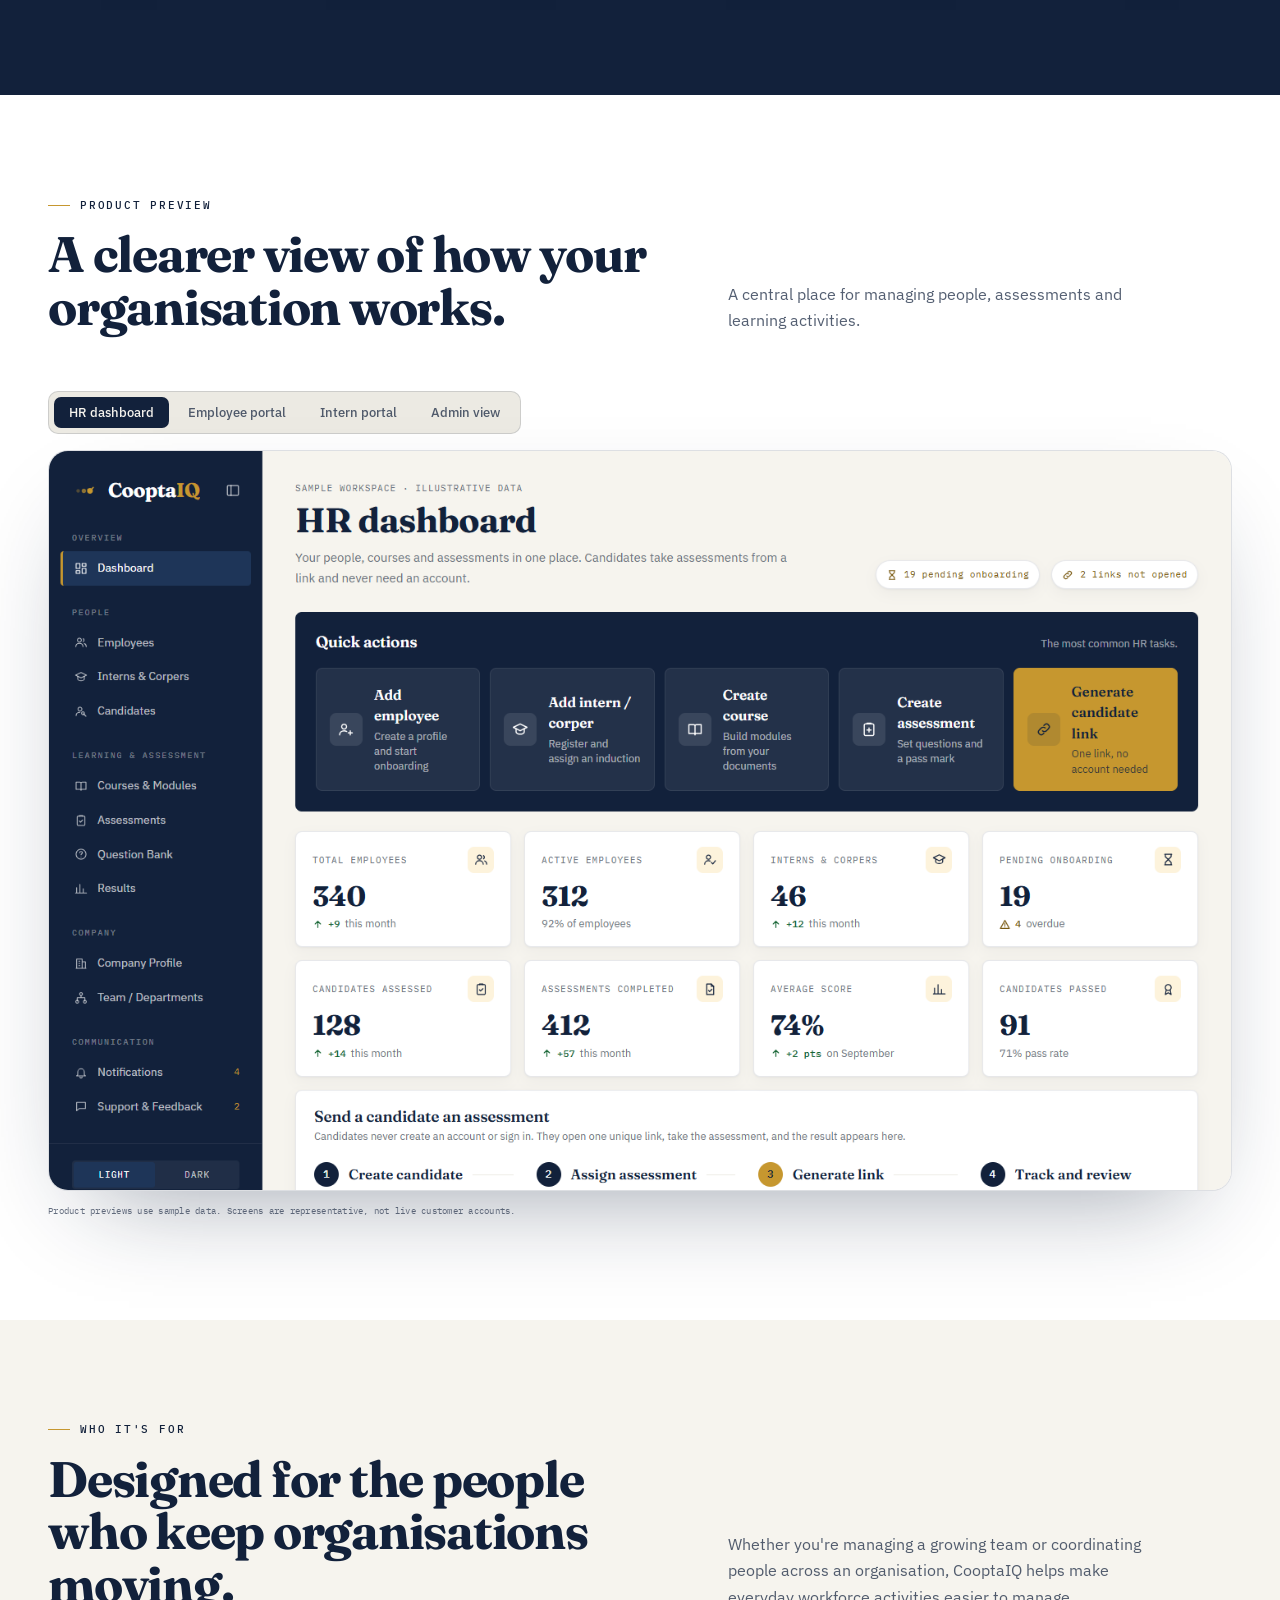
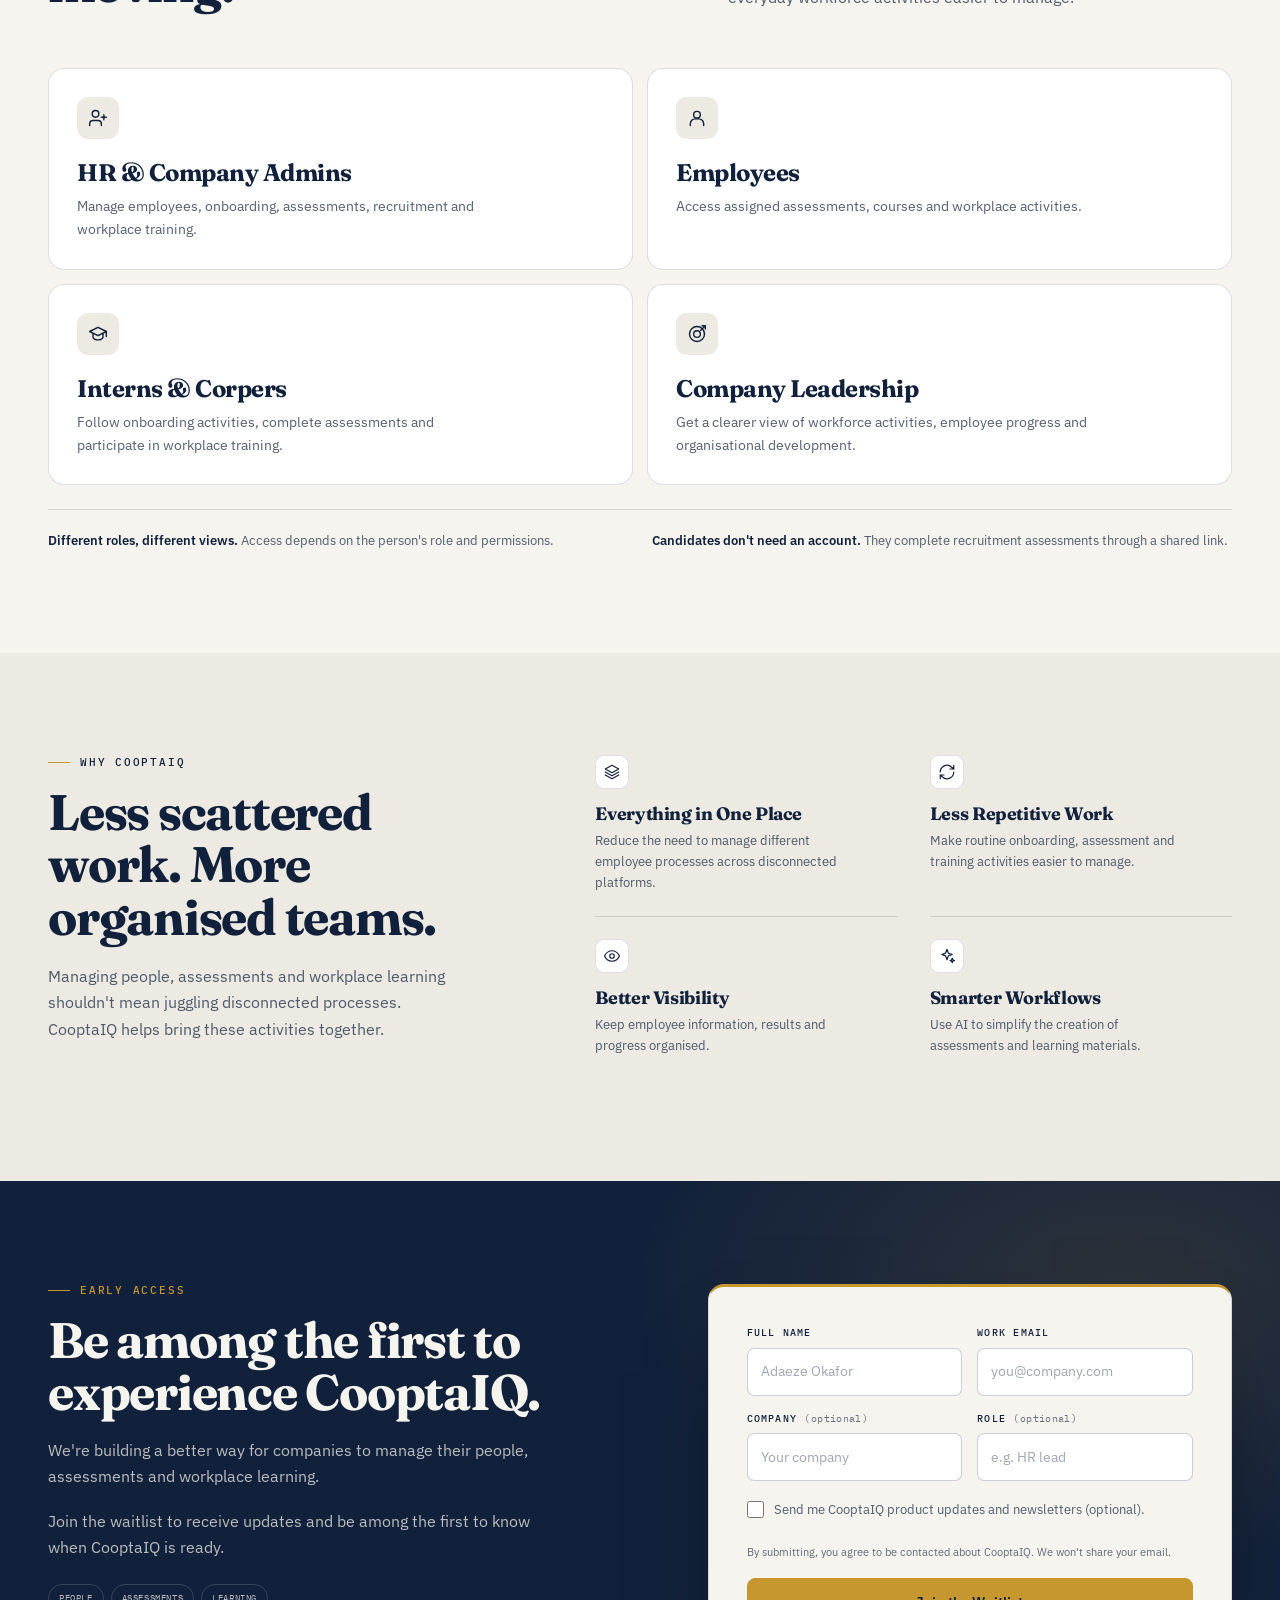
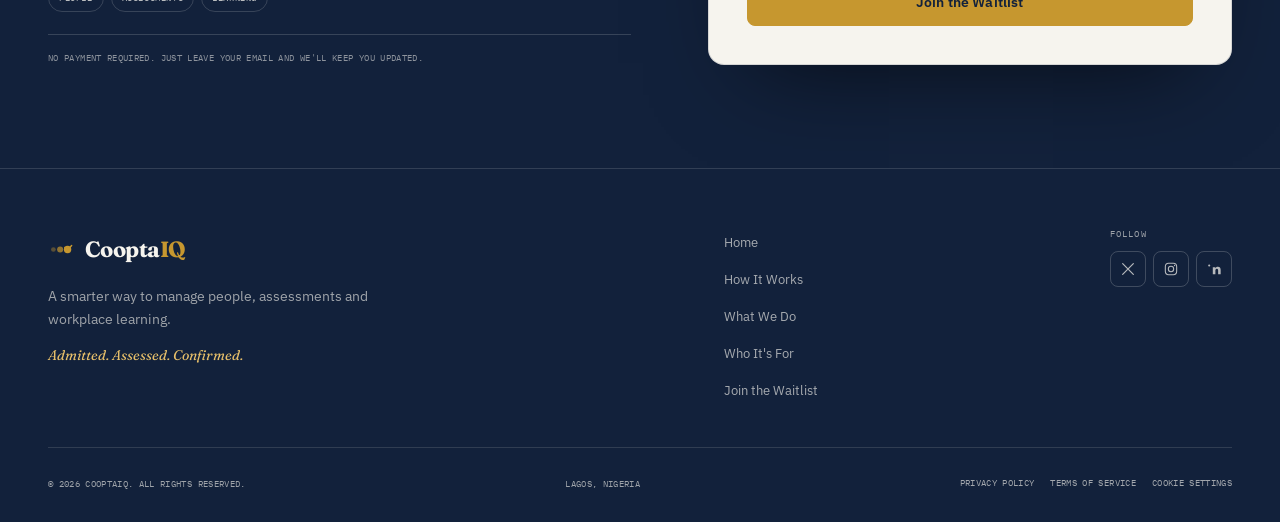
==== commit 02a10a62: "Center primary navigation" ====
--- a/index.html
+++ b/index.html
@@ -52,14 +52,16 @@
         <span class="brand-word">Coopta<span>IQ</span></span>
       </a>
 
+      <nav class="site-nav" id="site-nav" aria-label="Primary">
+        <a href="#home" data-nav>Home</a>
+        <a href="#what" data-nav>What We Do</a>
+        <a href="#how" data-nav>How It Works</a>
+        <a href="#who" data-nav>Who It's For</a>
+        <a class="btn btn--primary nav-cta-mobile" href="#waitlist">Join the Waitlist</a>
+      </nav>
+
       <div class="header-actions">
-        <nav class="site-nav" id="site-nav" aria-label="Primary">
-          <a href="#home" data-nav>Home</a>
-          <a href="#how" data-nav>How It Works</a>
-          <a href="#what" data-nav>What We Do</a>
-          <a href="#who" data-nav>Who It's For</a>
-          <a class="btn btn--primary nav-cta" href="#waitlist">Join the Waitlist</a>
-        </nav>
+        <a class="btn btn--primary nav-cta" href="#waitlist">Join the Waitlist</a>
 
         <button class="theme-toggle" type="button" data-theme-toggle aria-label="Switch to dark mode" aria-pressed="true" title="Switch to dark mode">
           <img class="theme-icon theme-icon--sun" src="assets/sunlight.png" width="32" height="32" alt="" aria-hidden="true">
--- a/styles.css
+++ b/styles.css
@@ -331,9 +331,9 @@
 .site-header.is-scrolled { border-bottom-color: var(--line); }
 
 .header-inner {
-  display: flex;
-  align-items: center;
-  justify-content: space-between;
+  display: grid;
+  grid-template-columns: 1fr auto 1fr;
+  align-items: center;
   gap: 24px;
   min-height: 76px;
 }
@@ -341,6 +341,7 @@
 .header-actions {
   display: flex;
   align-items: center;
+  justify-self: end;
   gap: 10px;
   flex: 0 0 auto;
 }
@@ -348,6 +349,7 @@
 .brand {
   display: inline-flex;
   align-items: center;
+  justify-self: start;
   gap: 10px;
   min-height: 44px;
   flex: 0 0 auto;
@@ -367,8 +369,11 @@
 .site-nav {
   display: flex;
   align-items: center;
+  justify-self: center;
   gap: 24px;
 }
+
+.nav-cta-mobile { display: none; }
 
 .site-nav > a:not(.btn) {
   position: relative;
@@ -2076,12 +2081,22 @@
 @media (max-width: 900px) {
   .menu-toggle { display: inline-flex; }
 
+  .header-inner {
+    position: relative;
+    grid-template-columns: 1fr auto;
+  }
+
+  .header-actions .nav-cta { display: none; }
+
   .site-nav {
     position: absolute;
     top: 100%;
-    left: 0;
-    right: 0;
+    left: calc(-1 * var(--gutter));
+    right: calc(-1 * var(--gutter));
     display: none;
+    grid-column: 1 / -1;
+    justify-self: stretch;
+    width: auto;
     flex-direction: column;
     align-items: stretch;
     gap: 0;
@@ -2097,7 +2112,8 @@
     font-size: 15px;
   }
   .site-nav > a:not(.btn)::after { display: none; }
-  .site-nav .nav-cta {
+  .site-nav .nav-cta-mobile {
+    display: inline-flex;
     width: 100%;
     margin-top: 18px;
     min-height: 48px;
